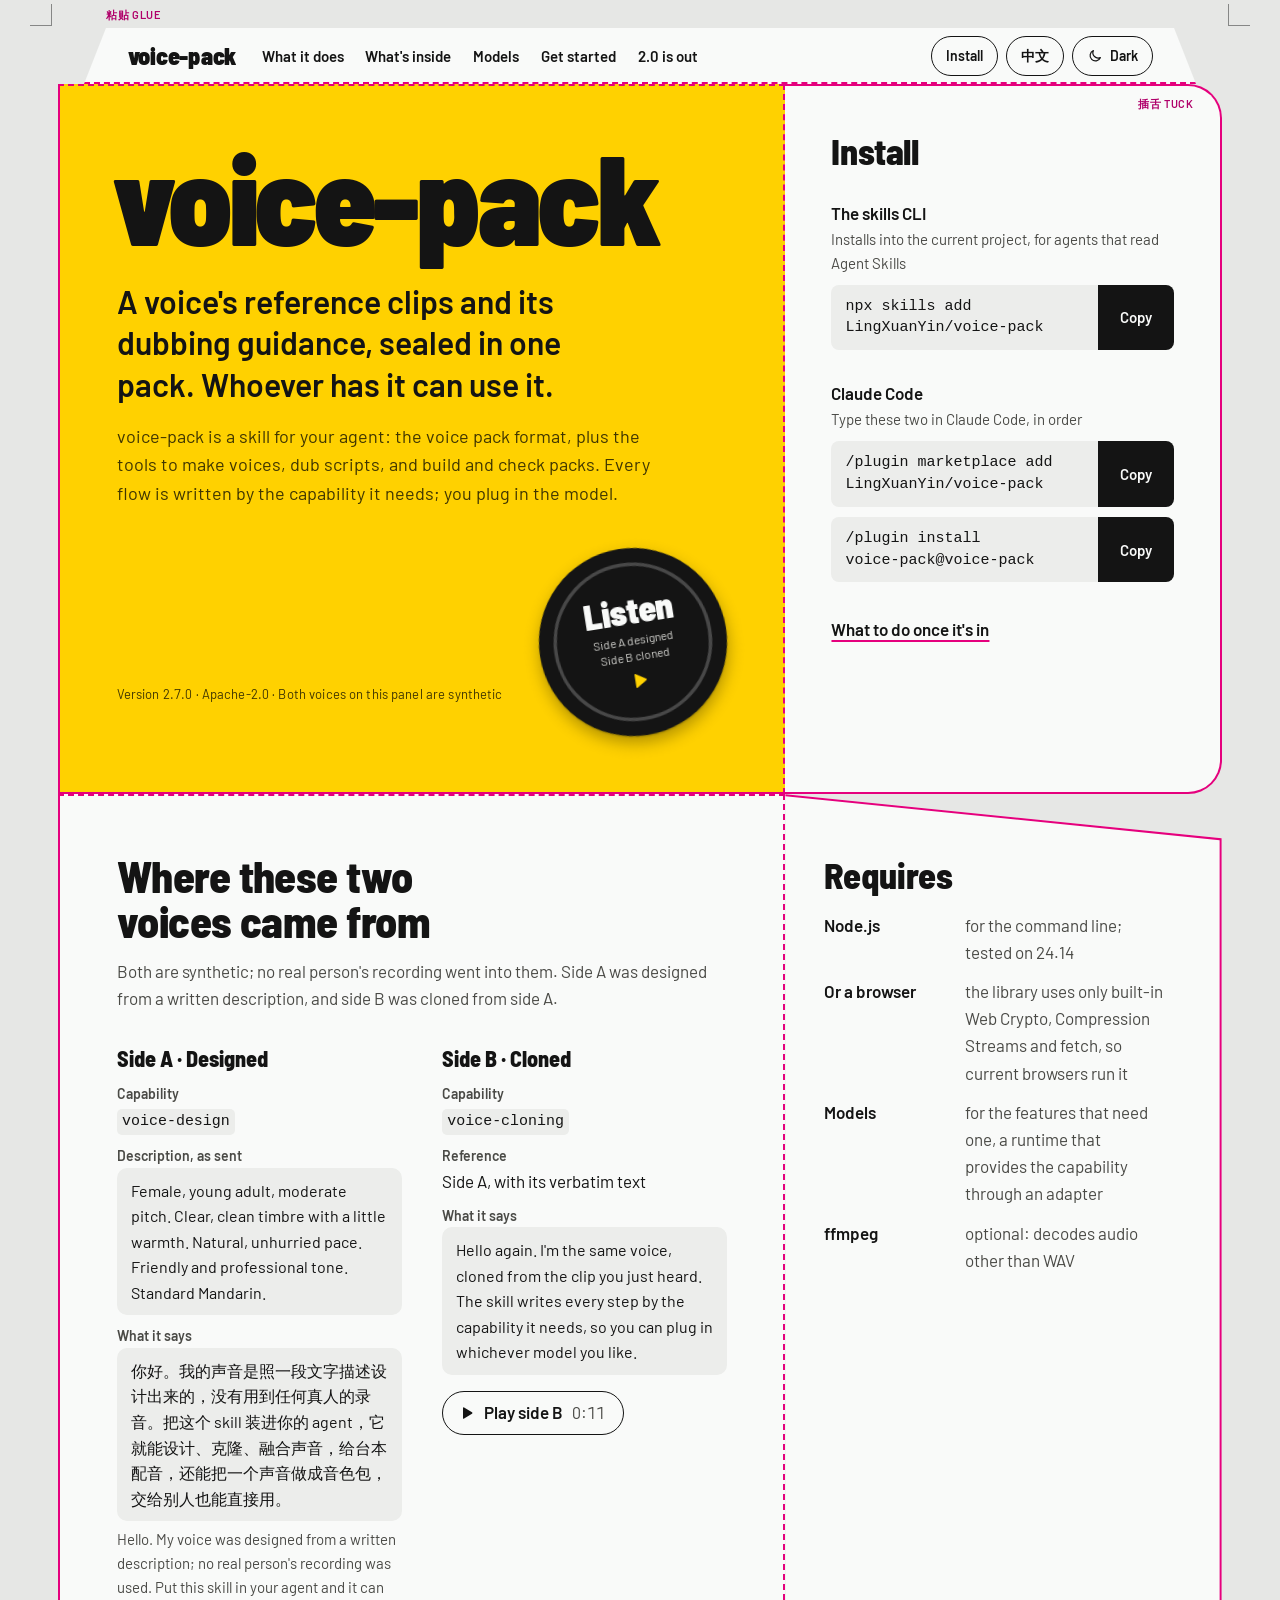
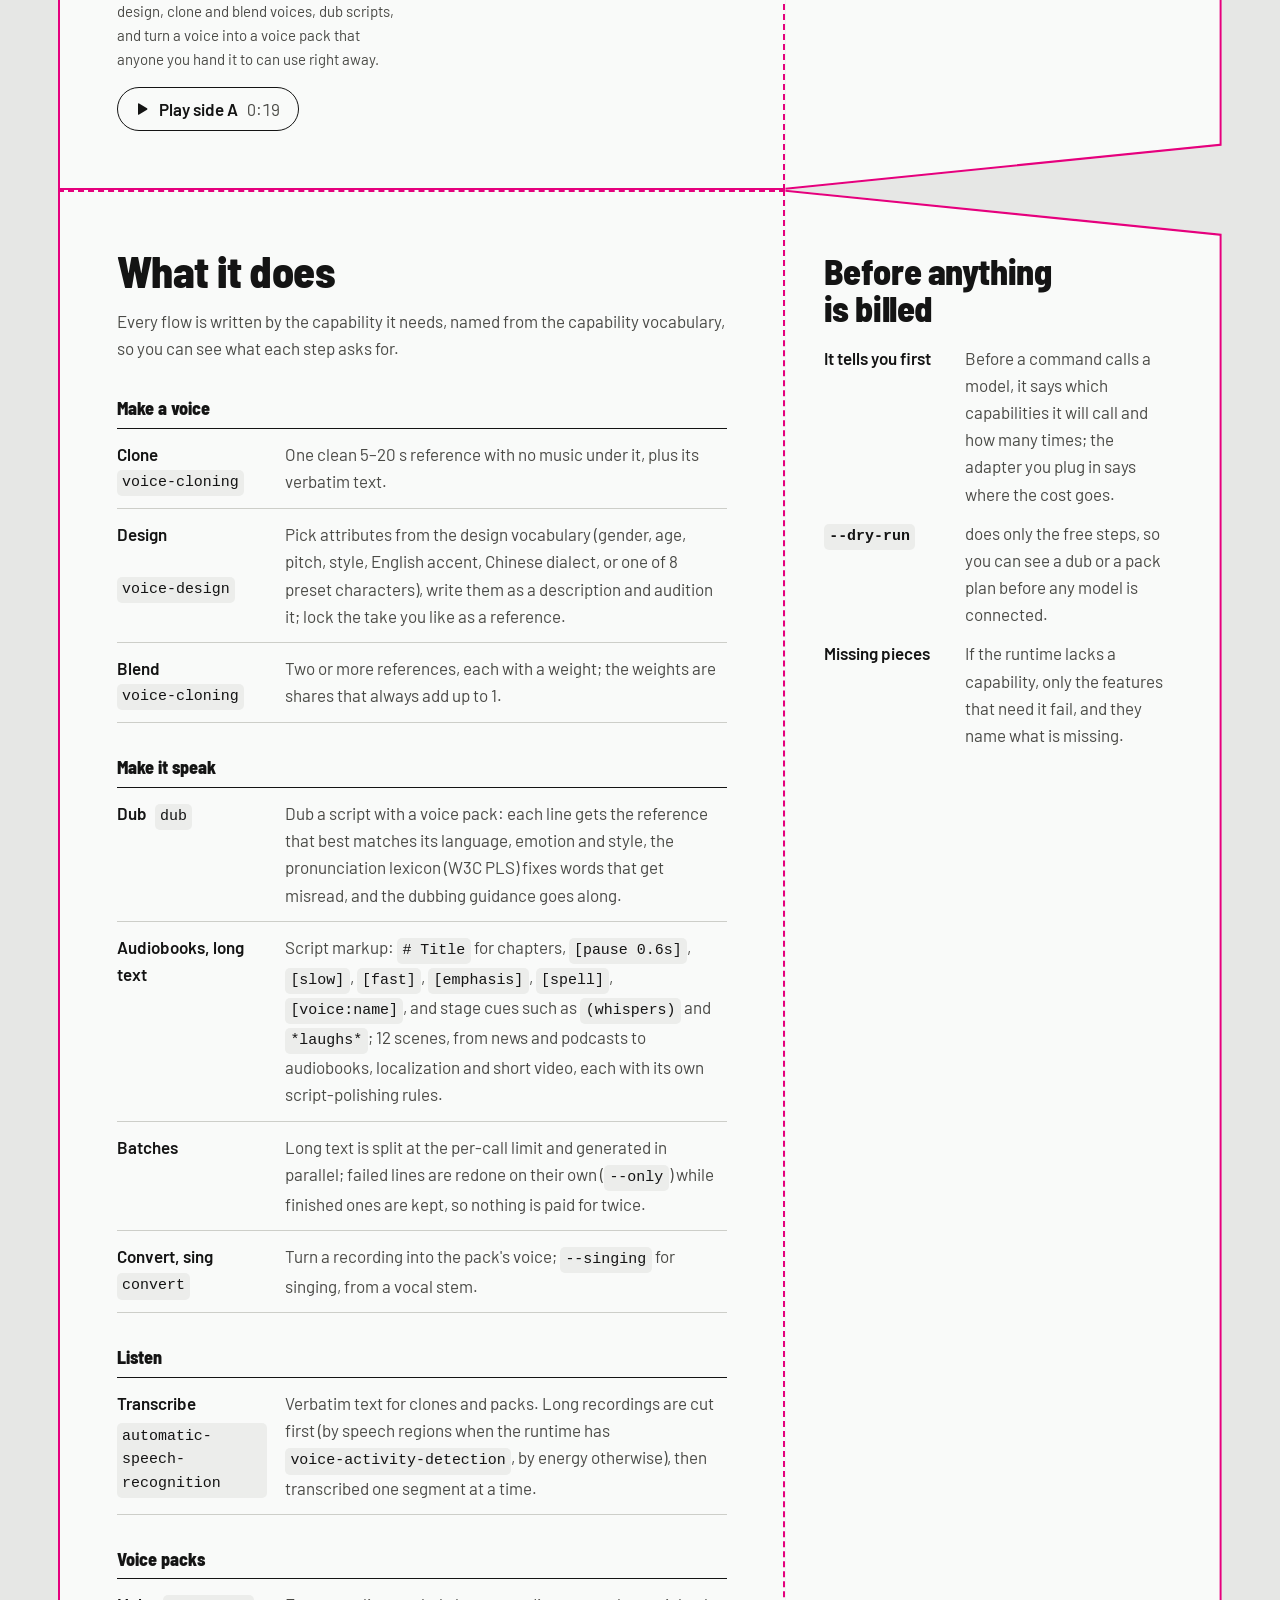
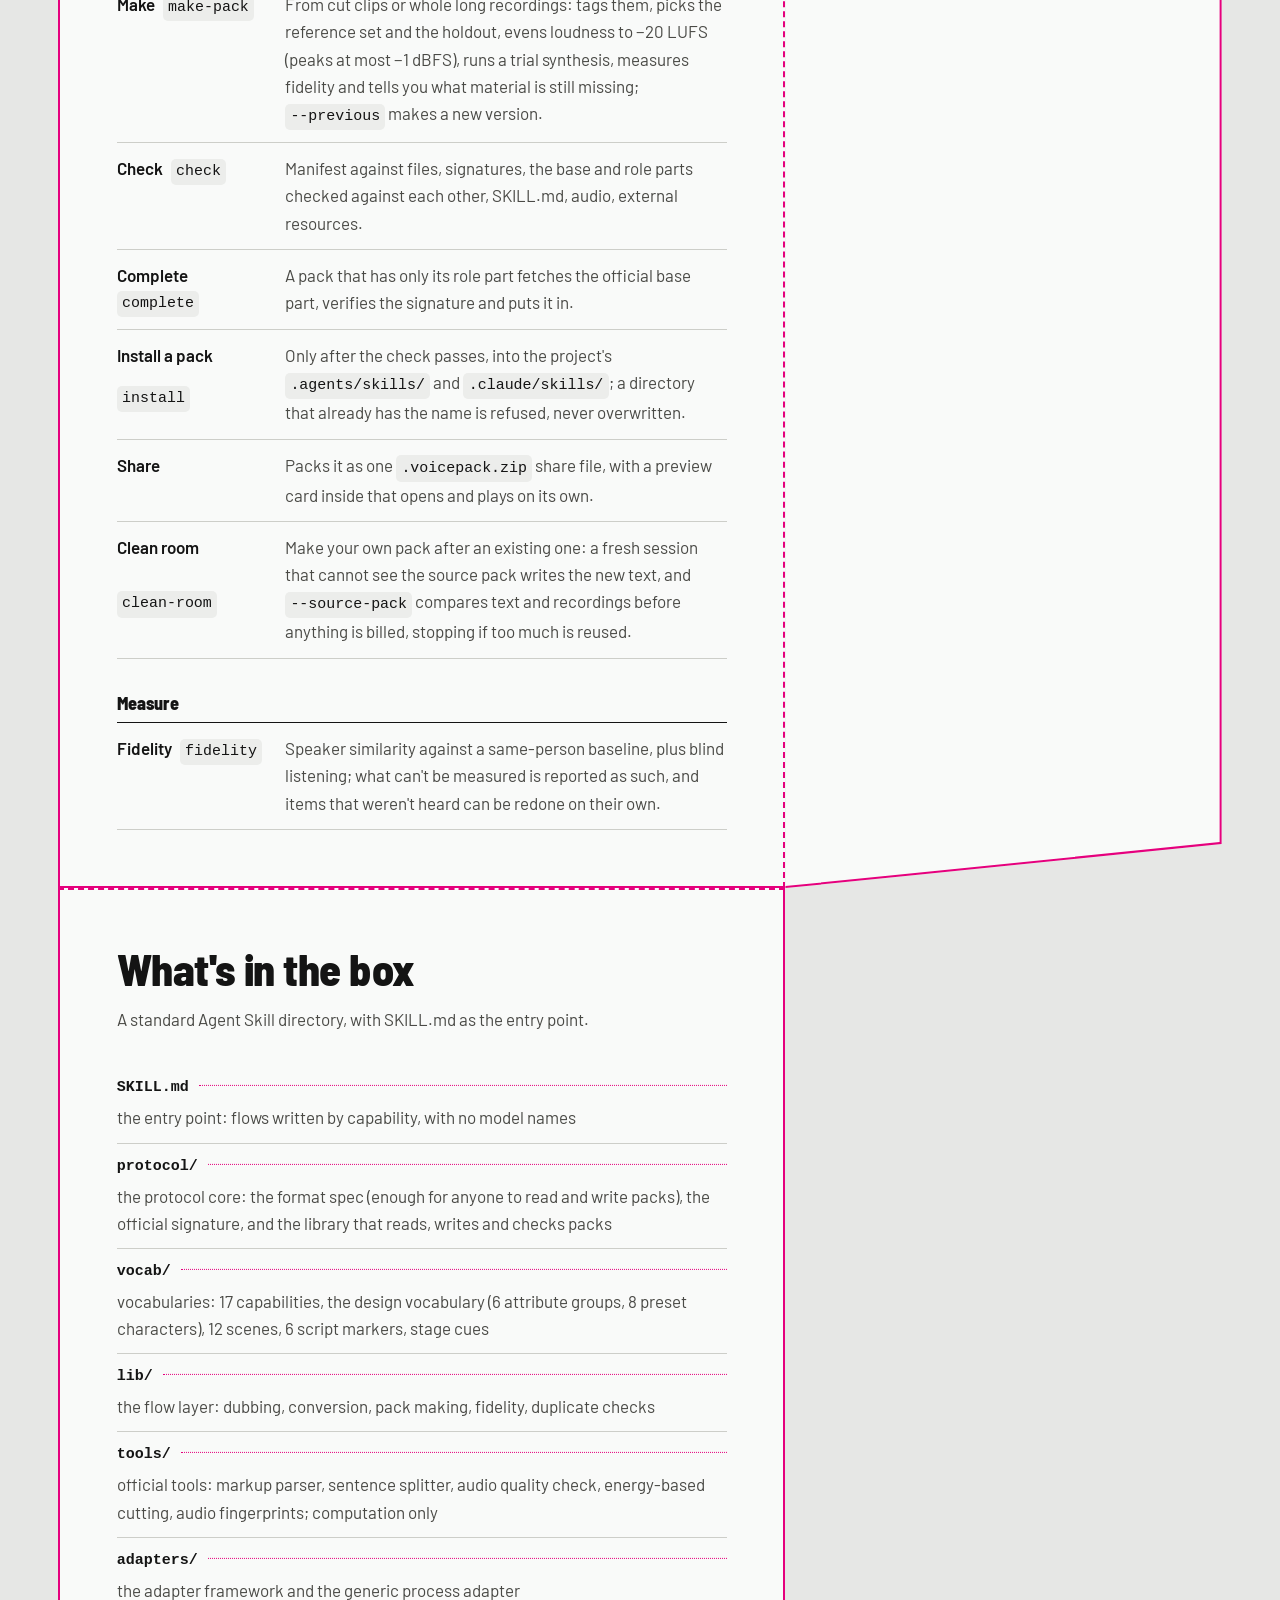
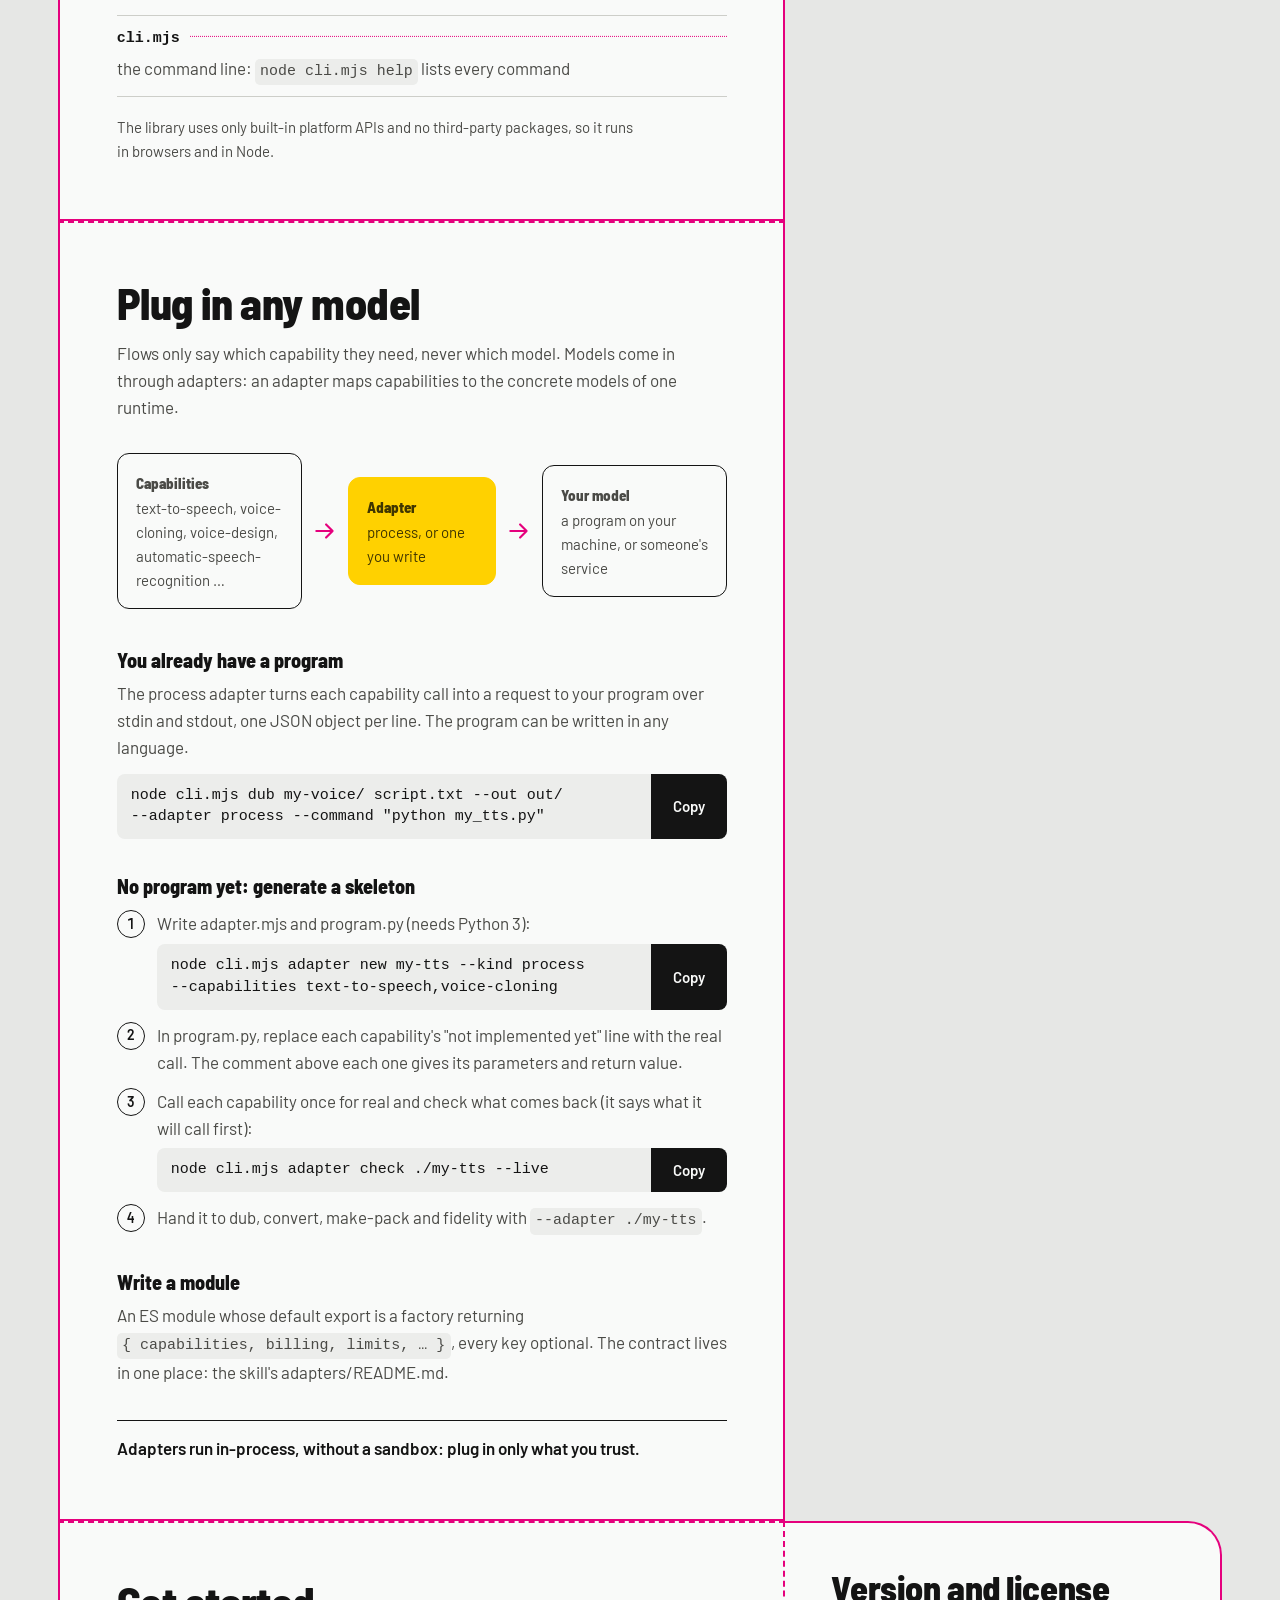
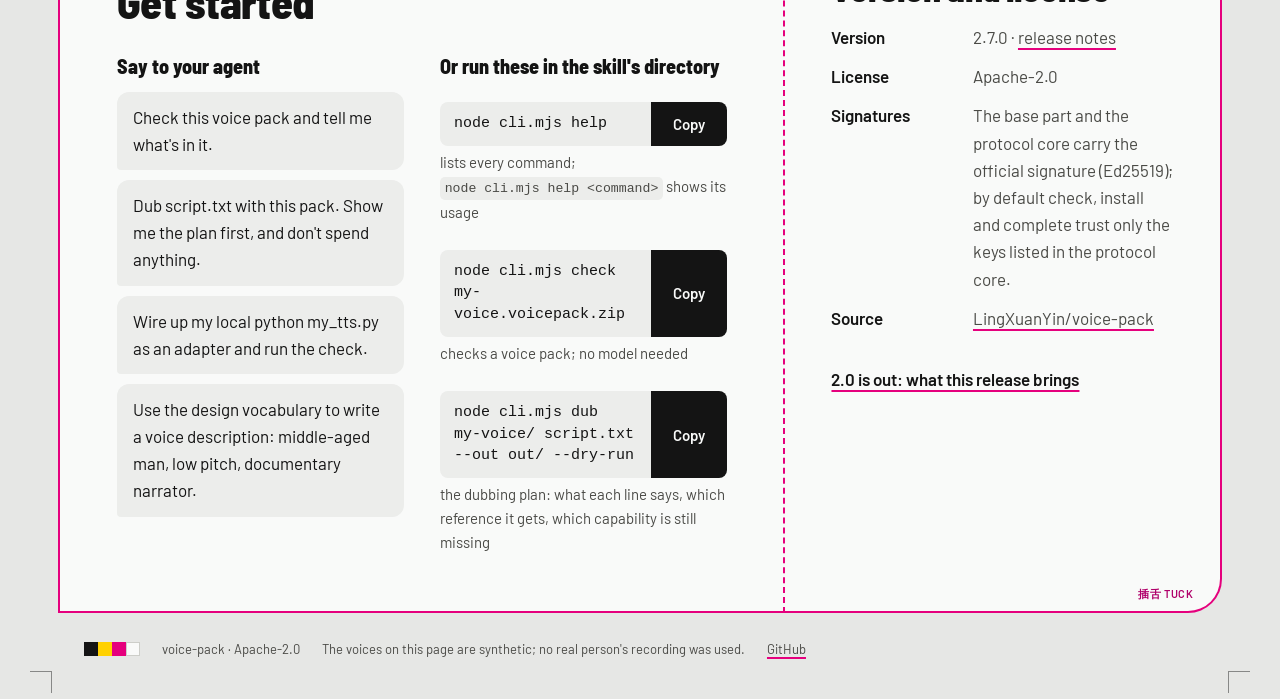
==== index.html @ e727750e "Pages and releases for voice-pack 2.7.0" ====
<!doctype html>
<html lang="zh-CN" data-ui="zh" data-title-zh="voice-pack：给 agent 用的音色包 skill" data-title-en="voice-pack: the voice pack skill for your agent">
<head>
<meta charset="utf-8">
<meta name="viewport" content="width=device-width, initial-scale=1">
<title>voice-pack：给 agent 用的音色包 skill</title>
<meta name="description" content="voice-pack 是给 agent 用的 skill：音色包的格式和工具。一个声音的参考集和配音指引装成一个包，谁拿到都能用。The voice pack skill for agents: a voice's references and dubbing guidance in one pack anyone can use.">
<meta name="theme-color" content="#E6E7E5">
<link rel="canonical" href="https://lingxuanyin.github.io/voice-pack/">
<link rel="icon" href="assets/icon.svg" type="image/svg+xml">
<meta property="og:type" content="website">
<meta property="og:site_name" content="voice-pack">
<meta property="og:title" content="voice-pack：给 agent 用的音色包 skill">
<meta property="og:description" content="一个声音的参考集和配音指引装成一个包，谁拿到都能用。流程按所需能力写，模型由你接。">
<meta property="og:url" content="https://lingxuanyin.github.io/voice-pack/">
<meta property="og:image" content="https://lingxuanyin.github.io/voice-pack/assets/share-2.0.png">
<meta property="og:image:width" content="1200">
<meta property="og:image:height" content="630">
<meta property="og:image:alt" content="voice-pack 2.0：音色包 skill 能单独装了">
<meta name="twitter:card" content="summary_large_image">
<meta name="twitter:image" content="https://lingxuanyin.github.io/voice-pack/assets/share-2.0.png">
<link rel="stylesheet" href="assets/site.css">
<script src="assets/boot.js"></script>
<script src="assets/site.js" defer></script>
</head>
<body>
<a class="skip" href="#main"><span data-l="zh">跳到正文</span><span data-l="en">Skip to content</span></a>
<div class="sheet">
  <span class="crop crop--tl" aria-hidden="true"></span><span class="crop crop--tr" aria-hidden="true"></span>

  <span class="die-label die-label--glue" aria-hidden="true">粘贴 GLUE</span>
  <header class="glue">
    <a class="wordmark" href="./">voice-pack</a>
    <nav class="nav" aria-label="页面" data-label-zh="页面" data-label-en="Page">
      <a href="#does"><span data-l="zh">能做什么</span><span data-l="en">What it does</span></a>
      <a href="#inside"><span data-l="zh">盒子里有什么</span><span data-l="en">What's inside</span></a>
      <a href="#models"><span data-l="zh">接模型</span><span data-l="en">Models</span></a>
      <a href="#start"><span data-l="zh">开始</span><span data-l="en">Get started</span></a>
      <a href="2.0/"><span data-l="zh">2.0 发布了</span><span data-l="en">2.0 is out</span></a>
    </nav>
    <div class="tools">
      <a class="pill pill--short" href="#install"><span data-l="zh">装上</span><span data-l="en">Install</span></a>
      <button class="pill" type="button" data-set-lang="en" data-l="zh" lang="en">English</button>
      <button class="pill" type="button" data-set-lang="zh" data-l="en" lang="zh-CN">中文</button>
      <button class="pill" type="button" data-theme-toggle aria-pressed="false">
        <svg viewBox="0 0 24 24" fill="none" stroke="currentColor" stroke-width="1.8" stroke-linecap="round" stroke-linejoin="round" aria-hidden="true" focusable="false"><path d="M20 14.5A8 8 0 0 1 9.5 4a8 8 0 1 0 10.5 10.5z"/></svg>
        <span data-l="zh">深色</span><span data-l="en">Dark</span>
      </button>
    </div>
  </header>

  <main id="main" class="box">

    <section class="face face--front face--flapped" id="front" aria-labelledby="name">
      <h1 class="name" id="name">voice-pack</h1>
      <p class="hook"><span data-l="zh">一个声音的参考集和配音指引，装成一个包。谁拿到，都能用。</span><span data-l="en">A voice's reference clips and its dubbing guidance, sealed in one pack. Whoever has it can use it.</span></p>
      <p class="sub"><span data-l="zh">voice-pack 是给 agent 用的 skill：音色包的格式，和造声音、配音、做包、验包的一整套工具。流程按所需能力写，模型由你接。</span><span data-l="en">voice-pack is a skill for your agent: the voice pack format, plus the tools to make voices, dub scripts, and build and check packs. Every flow is written by the capability it needs; you plug in the model.</span></p>
      <div class="front-foot">
        <div>
          <p class="print"><span data-l="zh">版本 2.7.0 · Apache-2.0 · 这一面的两段声音都是合成的</span><span data-l="en">Version 2.7.0 · Apache-2.0 · Both voices on this panel are synthetic</span></p>
          <p class="player-status" data-player-status aria-live="polite"></p>
        </div>
        <div class="sticker" data-sticker data-state="idle" data-side="a">
          <button type="button" class="sticker__button" aria-pressed="false" aria-label="播放这两段合成的声音：A 面设计出来的，B 面克隆的" data-label-zh="播放这两段合成的声音：A 面设计出来的，B 面克隆的" data-label-en="Play the two synthetic voices: side A designed, side B cloned">
            <span class="sticker__disc" aria-hidden="true">
              <span class="sticker__face sticker__face--a">
                <span class="sticker__title"><span data-l="zh">听一听</span><span data-l="en">Listen</span></span>
                <span class="sticker__note"><span data-l="zh">A 面 设计<br>B 面 克隆</span><span data-l="en">Side A designed<br>Side B cloned</span></span>
                <svg class="sticker__icon sticker__icon--play" viewBox="0 0 24 24" fill="currentColor"><path d="M8 5.5v13a1 1 0 0 0 1.5.86l10.5-6.5a1 1 0 0 0 0-1.72L9.5 4.64A1 1 0 0 0 8 5.5z"/></svg>
                <svg class="sticker__icon sticker__icon--pause" viewBox="0 0 24 24" fill="currentColor"><rect x="6" y="5" width="4.2" height="14" rx="1"/><rect x="13.8" y="5" width="4.2" height="14" rx="1"/></svg>
              </span>
              <span class="sticker__face sticker__face--b">
                <span class="sticker__title"><span data-l="zh">B 面</span><span data-l="en">Side B</span></span>
                <span class="sticker__note"><span data-l="zh">拿 A 面克隆的</span><span data-l="en">cloned from side A</span></span>
                <svg class="sticker__icon sticker__icon--play" viewBox="0 0 24 24" fill="currentColor"><path d="M8 5.5v13a1 1 0 0 0 1.5.86l10.5-6.5a1 1 0 0 0 0-1.72L9.5 4.64A1 1 0 0 0 8 5.5z"/></svg>
                <svg class="sticker__icon sticker__icon--pause" viewBox="0 0 24 24" fill="currentColor"><rect x="6" y="5" width="4.2" height="14" rx="1"/><rect x="13.8" y="5" width="4.2" height="14" rx="1"/></svg>
              </span>
            </span>
            <svg class="sticker__ring" viewBox="0 0 100 100" aria-hidden="true" focusable="false"><circle class="track" cx="50" cy="50" r="48" pathLength="100"/><circle class="done" cx="50" cy="50" r="48" pathLength="100"/></svg>
          </button>
        </div>
      </div>
    </section>

    <aside class="flap flap--tuck" id="install" aria-labelledby="install-title">
      <span class="die-label" aria-hidden="true">插舌 TUCK</span>
      <h2 id="install-title"><span data-l="zh">装上</span><span data-l="en">Install</span></h2>
      <div class="route">
        <p class="route__name"><span data-l="zh">skills 命令行</span><span data-l="en">The skills CLI</span></p>
        <p class="route__hint"><span data-l="zh">装进当前项目，给读 Agent Skill 的 agent 用</span><span data-l="en">Installs into the current project, for agents that read Agent Skills</span></p>
        <div class="cmd"><code id="cmd-skills">npx skills add <span class="w">LingXuanYin/voice-pack</span></code><button class="copy" type="button" data-copy="npx skills add LingXuanYin/voice-pack" aria-describedby="cmd-skills"><span class="copy__idle"><span data-l="zh">复制</span><span data-l="en">Copy</span></span><span class="copy__done"><span data-l="zh">已复制</span><span data-l="en">Copied</span></span><span class="copy__failed"><span data-l="zh">没复制上</span><span data-l="en">Not copied</span></span></button></div>
      </div>
      <div class="route">
        <p class="route__name">Claude Code</p>
        <p class="route__hint"><span data-l="zh">在 Claude Code 里依次输入这两条</span><span data-l="en">Type these two in Claude Code, in order</span></p>
        <div class="cmd"><code id="cmd-market"><span class="w">/plugin</span> marketplace add <span class="w">LingXuanYin/voice-pack</span></code><button class="copy" type="button" data-copy="/plugin marketplace add LingXuanYin/voice-pack" aria-describedby="cmd-market"><span class="copy__idle"><span data-l="zh">复制</span><span data-l="en">Copy</span></span><span class="copy__done"><span data-l="zh">已复制</span><span data-l="en">Copied</span></span><span class="copy__failed"><span data-l="zh">没复制上</span><span data-l="en">Not copied</span></span></button></div>
        <div class="cmd"><code id="cmd-plugin"><span class="w">/plugin</span> install <span class="w">voice-pack@voice-pack</span></code><button class="copy" type="button" data-copy="/plugin install voice-pack@voice-pack" aria-describedby="cmd-plugin"><span class="copy__idle"><span data-l="zh">复制</span><span data-l="en">Copy</span></span><span class="copy__done"><span data-l="zh">已复制</span><span data-l="en">Copied</span></span><span class="copy__failed"><span data-l="zh">没复制上</span><span data-l="en">Not copied</span></span></button></div>
      </div>
      <p class="after"><a href="#start"><span data-l="zh">装好以后怎么开始</span><span data-l="en">What to do once it's in</span></a></p>
    </aside>

    <section class="face face--flapped" id="voices" aria-labelledby="voices-title">
      <h2 id="voices-title"><span data-l="zh">这两段声音是怎么来的</span><span data-l="en">Where these two voices came from</span></h2>
      <p class="lede"><span data-l="zh">都是合成的，没有用到任何真人的录音。A 面照一段文字描述设计出来，B 面拿 A 面当参考克隆。</span><span data-l="en">Both are synthetic; no real person's recording went into them. Side A was designed from a written description, and side B was cloned from side A.</span></p>
      <div class="sides">
        <div class="side">
          <h3><span data-l="zh">A 面 · 设计</span><span data-l="en">Side A · Designed</span></h3>
          <dl>
            <div><dt><span data-l="zh">所需能力</span><span data-l="en">Capability</span></dt><dd><code>voice-design</code></dd></div>
            <div><dt><span data-l="zh">描述（原文）</span><span data-l="en">Description, as sent</span></dt><dd><blockquote lang="en">Female, young adult, moderate pitch. Clear, clean timbre with a little warmth. Natural, unhurried pace. Friendly and professional tone. Standard Mandarin.</blockquote></dd></div>
            <div><dt><span data-l="zh">念的是</span><span data-l="en">What it says</span></dt><dd><blockquote lang="zh-CN">你好。我的声音是照一段文字描述设计出来的，没有用到任何真人的录音。把这个 skill 装进你的 agent，它就能设计、克隆、融合声音，给台本配音，还能把一个声音做成音色包，交给别人也能直接用。</blockquote><p class="translation" data-l="en">Hello. My voice was designed from a written description; no real person's recording was used. Put this skill in your agent and it can design, clone and blend voices, dub scripts, and turn a voice into a voice pack that anyone you hand it to can use right away.</p></dd></div>
          </dl>
          <button class="play" type="button" data-play="a" aria-pressed="false">
            <svg class="play__icon play__icon--play" viewBox="0 0 24 24" fill="currentColor" aria-hidden="true" focusable="false"><path d="M8 5.5v13a1 1 0 0 0 1.5.86l10.5-6.5a1 1 0 0 0 0-1.72L9.5 4.64A1 1 0 0 0 8 5.5z"/></svg><svg class="play__icon play__icon--pause" viewBox="0 0 24 24" fill="currentColor" aria-hidden="true" focusable="false"><rect x="6" y="5" width="4.2" height="14" rx="1"/><rect x="13.8" y="5" width="4.2" height="14" rx="1"/></svg>
            <span><span data-l="zh">放 A 面</span><span data-l="en">Play side A</span></span> <span class="len">0:19</span>
          </button>
        </div>
        <div class="side">
          <h3><span data-l="zh">B 面 · 克隆</span><span data-l="en">Side B · Cloned</span></h3>
          <dl>
            <div><dt><span data-l="zh">所需能力</span><span data-l="en">Capability</span></dt><dd><code>voice-cloning</code></dd></div>
            <div><dt><span data-l="zh">参考</span><span data-l="en">Reference</span></dt><dd><span data-l="zh">A 面这一段，和它的逐字文本</span><span data-l="en">Side A, with its verbatim text</span></dd></div>
            <div><dt><span data-l="zh">念的是</span><span data-l="en">What it says</span></dt><dd><blockquote lang="en">Hello again. I'm the same voice, cloned from the clip you just heard. The skill writes every step by the capability it needs, so you can plug in whichever model you like.</blockquote><p class="translation" data-l="zh">又见面了。我还是这个声音，从你刚才听到的那段克隆出来。这个 skill 的每一步都按所需能力写，你想接哪个模型都行。</p></dd></div>
          </dl>
          <button class="play" type="button" data-play="b" aria-pressed="false">
            <svg class="play__icon play__icon--play" viewBox="0 0 24 24" fill="currentColor" aria-hidden="true" focusable="false"><path d="M8 5.5v13a1 1 0 0 0 1.5.86l10.5-6.5a1 1 0 0 0 0-1.72L9.5 4.64A1 1 0 0 0 8 5.5z"/></svg><svg class="play__icon play__icon--pause" viewBox="0 0 24 24" fill="currentColor" aria-hidden="true" focusable="false"><rect x="6" y="5" width="4.2" height="14" rx="1"/><rect x="13.8" y="5" width="4.2" height="14" rx="1"/></svg>
            <span><span data-l="zh">放 B 面</span><span data-l="en">Play side B</span></span> <span class="len">0:11</span>
          </button>
        </div>
      </div>
      <audio id="clip-a" preload="none" src="assets/audio/designed.mp3" data-seconds="19.48"></audio>
      <audio id="clip-b" preload="none" src="assets/audio/cloned.mp3" data-seconds="11.28"></audio>
    </section>

    <aside class="flap flap--dust" id="requires" aria-labelledby="requires-title">
      <div class="flap__body">
      <h2 id="requires-title"><span data-l="zh">需要</span><span data-l="en">Requires</span></h2>
      <dl class="facts">
        <div><dt>Node.js</dt><dd><span data-l="zh">命令行用；在 24.14 上测过</span><span data-l="en">for the command line; tested on 24.14</span></dd></div>
        <div><dt><span data-l="zh">或者浏览器</span><span data-l="en">Or a browser</span></dt><dd><span data-l="zh">库只用平台自带的 Web Crypto、Compression Streams 和 fetch，当前的浏览器都能跑</span><span data-l="en">the library uses only built-in Web Crypto, Compression Streams and fetch, so current browsers run it</span></dd></div>
        <div><dt><span data-l="zh">模型</span><span data-l="en">Models</span></dt><dd><span data-l="zh">要用模型的功能，运行环境经适配器提供对应的所需能力</span><span data-l="en">for the features that need one, a runtime that provides the capability through an adapter</span></dd></div>
        <div><dt>ffmpeg</dt><dd><span data-l="zh">可选：解码 WAV 以外的音频</span><span data-l="en">optional: decodes audio other than WAV</span></dd></div>
      </dl>
      </div>
    </aside>

    <section class="face face--flapped" id="does" aria-labelledby="does-title">
      <h2 id="does-title"><span data-l="zh">能做什么</span><span data-l="en">What it does</span></h2>
      <p class="lede"><span data-l="zh">流程都按所需能力写，名字取自能力词表：哪一步要什么能力，一眼看得出来。</span><span data-l="en">Every flow is written by the capability it needs, named from the capability vocabulary, so you can see what each step asks for.</span></p>
      <div class="groups">
        <div class="group">
          <h3><span data-l="zh">造声音</span><span data-l="en">Make a voice</span></h3>
          <dl>
            <div><dt><span data-l="zh">克隆</span><span data-l="en">Clone</span><code>voice-cloning</code></dt><dd><span data-l="zh">一段 5–20 秒、不带伴奏的干净参考，加它的逐字文本。</span><span data-l="en">One clean 5–20 s reference with no music under it, plus its verbatim text.</span></dd></div>
            <div><dt><span data-l="zh">设计</span><span data-l="en">Design</span><code>voice-design</code></dt><dd><span data-l="zh">从设计词表挑属性（性别、年龄、音高、风格、英语口音、中文方言，或者 8 个预设角色之一），写成一段描述，合成试听；满意的锁定成参考。</span><span data-l="en">Pick attributes from the design vocabulary (gender, age, pitch, style, English accent, Chinese dialect, or one of 8 preset characters), write them as a description and audition it; lock the take you like as a reference.</span></dd></div>
            <div><dt><span data-l="zh">融合</span><span data-l="en">Blend</span><code>voice-cloning</code></dt><dd><span data-l="zh">两段以上参考，各带权重；权重是加起来始终为 1 的份额。</span><span data-l="en">Two or more references, each with a weight; the weights are shares that always add up to 1.</span></dd></div>
          </dl>
        </div>
        <div class="group">
          <h3><span data-l="zh">让它说话</span><span data-l="en">Make it speak</span></h3>
          <dl>
            <div><dt><span data-l="zh">配音</span><span data-l="en">Dub</span><code>dub</code></dt><dd><span data-l="zh">用音色包给台本配音：每句挑语言、情绪、风格最对得上的那段参考，读音词表（W3C PLS）换掉容易读错的词，配音指引一起交给模型。</span><span data-l="en">Dub a script with a voice pack: each line gets the reference that best matches its language, emotion and style, the pronunciation lexicon (W3C PLS) fixes words that get misread, and the dubbing guidance goes along.</span></dd></div>
            <div><dt><span data-l="zh">有声书和长文</span><span data-l="en">Audiobooks, long text</span></dt><dd><span data-l="zh">台本标记：<code># 标题</code> 分章，<code>[pause 0.6s]</code> 停顿，<code>[slow]</code>、<code>[fast]</code>、<code>[emphasis]</code>、<code>[spell]</code>、<code>[voice:名字]</code>，舞台提示 <code>（耳语）</code>、<code>*笑*</code>；新闻、播客、有声书、本地化配音、短视频等 12 个场景，各有台本润色的规则。</span><span data-l="en">Script markup: <code># Title</code> for chapters, <code>[pause 0.6s]</code>, <code>[slow]</code>, <code>[fast]</code>, <code>[emphasis]</code>, <code>[spell]</code>, <code>[voice:name]</code>, and stage cues such as <code>(whispers)</code> and <code>*laughs*</code>; 12 scenes, from news and podcasts to audiobooks, localization and short video, each with its own script-polishing rules.</span></dd></div>
            <div><dt><span data-l="zh">批量</span><span data-l="en">Batches</span></dt><dd><span data-l="zh">长文本按单次的字数上限切开、并发生成；失败的句子单独重做（<code>--only</code>），做好的原样沿用，不重复付费。</span><span data-l="en">Long text is split at the per-call limit and generated in parallel; failed lines are redone on their own (<code>--only</code>) while finished ones are kept, so nothing is paid for twice.</span></dd></div>
            <div><dt><span data-l="zh">变声和唱歌</span><span data-l="en">Convert, sing</span><code>convert</code></dt><dd><span data-l="zh">把一段音频换成音色包的声音；<code>--singing</code> 是唱歌，输入是人声分轨。</span><span data-l="en">Turn a recording into the pack's voice; <code>--singing</code> for singing, from a vocal stem.</span></dd></div>
          </dl>
        </div>
        <div class="group">
          <h3><span data-l="zh">听</span><span data-l="en">Listen</span></h3>
          <dl>
            <div><dt><span data-l="zh">转写</span><span data-l="en">Transcribe</span><code>automatic-speech-recognition</code></dt><dd><span data-l="zh">给克隆和做包补逐字文本。长录音先切段（运行环境有 <code>voice-activity-detection</code> 就按说话区间切，没有就按能量切），再一段一段地转写。</span><span data-l="en">Verbatim text for clones and packs. Long recordings are cut first (by speech regions when the runtime has <code>voice-activity-detection</code>, by energy otherwise), then transcribed one segment at a time.</span></dd></div>
          </dl>
        </div>
        <div class="group">
          <h3><span data-l="zh">音色包</span><span data-l="en">Voice packs</span></h3>
          <dl>
            <div><dt><span data-l="zh">做包</span><span data-l="en">Make</span><code>make-pack</code></dt><dd><span data-l="zh">读切好的片段或整段长录音：打标签，挑参考集和留出录音，响度统一到 −20 LUFS（峰值不超过 −1 dBFS），试合成，量还原度，告诉你还缺什么素材；<code>--previous</code> 发新版本。</span><span data-l="en">From cut clips or whole long recordings: tags them, picks the reference set and the holdout, evens loudness to −20 LUFS (peaks at most −1 dBFS), runs a trial synthesis, measures fidelity and tells you what material is still missing; <code>--previous</code> makes a new version.</span></dd></div>
            <div><dt><span data-l="zh">检查</span><span data-l="en">Check</span><code>check</code></dt><dd><span data-l="zh">清单对得上文件，签名，基础部分和角色部分互相校验，SKILL.md、音频、外部资源。</span><span data-l="en">Manifest against files, signatures, the base and role parts checked against each other, SKILL.md, audio, external resources.</span></dd></div>
            <div><dt><span data-l="zh">补全</span><span data-l="en">Complete</span><code>complete</code></dt><dd><span data-l="zh">只有角色部分的包，取回官方的基础部分，验过签再放进包里。</span><span data-l="en">A pack that has only its role part fetches the official base part, verifies the signature and puts it in.</span></dd></div>
            <div><dt><span data-l="zh">放进环境</span><span data-l="en">Install a pack</span><code>install</code></dt><dd><span data-l="zh">检查通过才放进项目的 <code>.agents/skills/</code> 和 <code>.claude/skills/</code>；已有同名目录就拒绝，不覆盖。</span><span data-l="en">Only after the check passes, into the project's <code>.agents/skills/</code> and <code>.claude/skills/</code>; a directory that already has the name is refused, never overwritten.</span></dd></div>
            <div><dt><span data-l="zh">分享</span><span data-l="en">Share</span></dt><dd><span data-l="zh">打成一个 <code>.voicepack.zip</code> 分享文件，里面带一张自己就能打开、能试听的预览卡片。</span><span data-l="en">Packs it as one <code>.voicepack.zip</code> share file, with a preview card inside that opens and plays on its own.</span></dd></div>
            <div><dt><span data-l="zh">净室和查重</span><span data-l="en">Clean room</span><code>clean-room</code></dt><dd><span data-l="zh">照一个已有的包做你自己的：新包的文字交给看不到来源包的新会话写；<code>--source-pack</code> 在花钱之前比对文字和录音，重合太多就停下。</span><span data-l="en">Make your own pack after an existing one: a fresh session that cannot see the source pack writes the new text, and <code>--source-pack</code> compares text and recordings before anything is billed, stopping if too much is reused.</span></dd></div>
          </dl>
        </div>
        <div class="group">
          <h3><span data-l="zh">量</span><span data-l="en">Measure</span></h3>
          <dl>
            <div><dt><span data-l="zh">还原度</span><span data-l="en">Fidelity</span><code>fidelity</code></dt><dd><span data-l="zh">说话人相似度跟真人基线的比值，加盲听；量不了的写明量不了，没听成的可以只补做那几条。</span><span data-l="en">Speaker similarity against a same-person baseline, plus blind listening; what can't be measured is reported as such, and items that weren't heard can be redone on their own.</span></dd></div>
          </dl>
        </div>
      </div>
    </section>

    <aside class="flap flap--dust" id="spend" aria-labelledby="spend-title">
      <div class="flap__body">
      <h2 id="spend-title"><span data-l="zh">花钱之前</span><span data-l="en">Before anything is billed</span></h2>
      <dl class="facts">
        <div><dt><span data-l="zh">先说清楚</span><span data-l="en">It tells you first</span></dt><dd><span data-l="zh">要调模型的命令，开始之前说明要调哪几项能力、各几次；费用记在哪里，由你接的适配器说明。</span><span data-l="en">Before a command calls a model, it says which capabilities it will call and how many times; the adapter you plug in says where the cost goes.</span></dd></div>
        <div><dt><code>--dry-run</code></dt><dd><span data-l="zh">只做不花钱的几步：不接模型，也能先看配音和做包的规划。</span><span data-l="en">does only the free steps, so you can see a dub or a pack plan before any model is connected.</span></dd></div>
        <div><dt><span data-l="zh">缺能力</span><span data-l="en">Missing pieces</span></dt><dd><span data-l="zh">运行环境缺某项能力，只有用到它的功能报错，并点名缺的是哪一项。</span><span data-l="en">If the runtime lacks a capability, only the features that need it fail, and they name what is missing.</span></dd></div>
      </dl>
      </div>
    </aside>

    <section class="face" id="inside" aria-labelledby="inside-title">
      <h2 id="inside-title"><span data-l="zh">盒子里有什么</span><span data-l="en">What's in the box</span></h2>
      <p class="lede"><span data-l="zh">一个标准的 Agent Skill 目录，入口是 SKILL.md。</span><span data-l="en">A standard Agent Skill directory, with SKILL.md as the entry point.</span></p>
      <ul class="contents">
        <li><span class="entry">SKILL.md</span><span class="leader" aria-hidden="true"></span><span class="what"><span data-l="zh">入口：流程按所需能力写，不点名模型</span><span data-l="en">the entry point: flows written by capability, with no model names</span></span></li>
        <li><span class="entry">protocol/</span><span class="leader" aria-hidden="true"></span><span class="what"><span data-l="zh">协议核心：格式说明（第三方照着就能读写音色包）、官方签名、读写和检查包的程序</span><span data-l="en">the protocol core: the format spec (enough for anyone to read and write packs), the official signature, and the library that reads, writes and checks packs</span></span></li>
        <li><span class="entry">vocab/</span><span class="leader" aria-hidden="true"></span><span class="what"><span data-l="zh">词表：17 项所需能力，设计词表（6 类属性、8 个预设角色），12 个场景，6 种台本标记，舞台提示</span><span data-l="en">vocabularies: 17 capabilities, the design vocabulary (6 attribute groups, 8 preset characters), 12 scenes, 6 script markers, stage cues</span></span></li>
        <li><span class="entry">lib/</span><span class="leader" aria-hidden="true"></span><span class="what"><span data-l="zh">流程层：配音、变声、做包、量还原度、查重</span><span data-l="en">the flow layer: dubbing, conversion, pack making, fidelity, duplicate checks</span></span></li>
        <li><span class="entry">tools/</span><span class="leader" aria-hidden="true"></span><span class="what"><span data-l="zh">官方小工具：台本标记解析、分句、音质检查、按能量切段、音频指纹，只做计算</span><span data-l="en">official tools: markup parser, sentence splitter, audio quality check, energy-based cutting, audio fingerprints; computation only</span></span></li>
        <li><span class="entry">adapters/</span><span class="leader" aria-hidden="true"></span><span class="what"><span data-l="zh">适配器框架，和通用的 process 适配器</span><span data-l="en">the adapter framework and the generic process adapter</span></span></li>
        <li><span class="entry">cli.mjs</span><span class="leader" aria-hidden="true"></span><span class="what"><span data-l="zh">命令行：<code>node cli.mjs help</code> 列出所有命令</span><span data-l="en">the command line: <code>node cli.mjs help</code> lists every command</span></span></li>
      </ul>
      <p class="small"><span data-l="zh">库只用平台自带的 API，不依赖任何第三方库，浏览器和 Node 里都能跑。</span><span data-l="en">The library uses only built-in platform APIs and no third-party packages, so it runs in browsers and in Node.</span></p>
    </section>

    <section class="face" id="models" aria-labelledby="models-title">
      <h2 id="models-title"><span data-l="zh">接任何模型</span><span data-l="en">Plug in any model</span></h2>
      <p class="lede"><span data-l="zh">流程只说要什么能力，不点名模型。模型从适配器接进来：一个适配器把所需能力对到一个运行环境里的具体模型。</span><span data-l="en">Flows only say which capability they need, never which model. Models come in through adapters: an adapter maps capabilities to the concrete models of one runtime.</span></p>
      <div class="chain">
        <div class="chain__stop"><b><span data-l="zh">所需能力</span><span data-l="en">Capabilities</span></b><span>text-to-speech, voice-cloning, voice-design, automatic-speech-recognition …</span></div>
        <svg class="chain__arrow" viewBox="0 0 24 24" fill="none" stroke="currentColor" stroke-width="2" stroke-linecap="round" stroke-linejoin="round" aria-hidden="true" focusable="false"><path d="M4 12h15M13 6l6 6-6 6"/></svg>
        <div class="chain__stop chain__stop--adapter"><b><span data-l="zh">适配器</span><span data-l="en">Adapter</span></b><span><span data-l="zh">process，或者你自己写的</span><span data-l="en">process, or one you write</span></span></div>
        <svg class="chain__arrow" viewBox="0 0 24 24" fill="none" stroke="currentColor" stroke-width="2" stroke-linecap="round" stroke-linejoin="round" aria-hidden="true" focusable="false"><path d="M4 12h15M13 6l6 6-6 6"/></svg>
        <div class="chain__stop"><b><span data-l="zh">你的模型</span><span data-l="en">Your model</span></b><span><span data-l="zh">本机的程序，或者别家的服务</span><span data-l="en">a program on your machine, or someone's service</span></span></div>
      </div>
      <div class="ways">
        <div class="way">
          <h3><span data-l="zh">已经有一个程序</span><span data-l="en">You already have a program</span></h3>
          <p><span data-l="zh">process 适配器把每次能力调用变成对你程序的一次请求：经标准输入输出，一行一个 JSON。程序可以是任何语言写的。</span><span data-l="en">The process adapter turns each capability call into a request to your program over stdin and stdout, one JSON object per line. The program can be written in any language.</span></p>
          <div class="cmd"><code id="cmd-process">node <span class="w">cli.mjs</span> dub <span class="w">my-voice/</span> <span class="w">script.txt</span> <span class="w">--out</span> <span class="w">out/</span> <span class="w">--adapter</span> process <span class="w">--command</span> <span class="w">"python my_tts.py"</span></code><button class="copy" type="button" data-copy='node cli.mjs dub my-voice/ script.txt --out out/ --adapter process --command "python my_tts.py"' aria-describedby="cmd-process"><span class="copy__idle"><span data-l="zh">复制</span><span data-l="en">Copy</span></span><span class="copy__done"><span data-l="zh">已复制</span><span data-l="en">Copied</span></span><span class="copy__failed"><span data-l="zh">没复制上</span><span data-l="en">Not copied</span></span></button></div>
        </div>
        <div class="way">
          <h3><span data-l="zh">还没有程序：生成一个骨架</span><span data-l="en">No program yet: generate a skeleton</span></h3>
          <ol class="steps">
            <li><p><span data-l="zh">生成 adapter.mjs 和 program.py（要本机有 Python 3）：</span><span data-l="en">Write adapter.mjs and program.py (needs Python 3):</span></p><div class="cmd"><code id="cmd-new">node <span class="w">cli.mjs</span> adapter new <span class="w">my-tts</span> <span class="w">--kind</span> process <span class="w">--capabilities</span> <span class="w">text-to-speech,voice-cloning</span></code><button class="copy" type="button" data-copy="node cli.mjs adapter new my-tts --kind process --capabilities text-to-speech,voice-cloning" aria-describedby="cmd-new"><span class="copy__idle"><span data-l="zh">复制</span><span data-l="en">Copy</span></span><span class="copy__done"><span data-l="zh">已复制</span><span data-l="en">Copied</span></span><span class="copy__failed"><span data-l="zh">没复制上</span><span data-l="en">Not copied</span></span></button></div></li>
            <li><p><span data-l="zh">把 program.py 里每项能力「还没有实现」的那一行，换成真的调用。每项能力上面的注释写着参数和返回值。</span><span data-l="en">In program.py, replace each capability's "not implemented yet" line with the real call. The comment above each one gives its parameters and return value.</span></p></li>
            <li><p><span data-l="zh">每项能力真调一次，核对返回（调之前会说明调哪几项）：</span><span data-l="en">Call each capability once for real and check what comes back (it says what it will call first):</span></p><div class="cmd"><code id="cmd-check">node <span class="w">cli.mjs</span> adapter check <span class="w">./my-tts</span> <span class="w">--live</span></code><button class="copy" type="button" data-copy="node cli.mjs adapter check ./my-tts --live" aria-describedby="cmd-check"><span class="copy__idle"><span data-l="zh">复制</span><span data-l="en">Copy</span></span><span class="copy__done"><span data-l="zh">已复制</span><span data-l="en">Copied</span></span><span class="copy__failed"><span data-l="zh">没复制上</span><span data-l="en">Not copied</span></span></button></div></li>
            <li><p><span data-l="zh">用 <code>--adapter ./my-tts</code> 交给 dub、convert、make-pack、fidelity。</span><span data-l="en">Hand it to dub, convert, make-pack and fidelity with <code>--adapter ./my-tts</code>.</span></p></li>
          </ol>
        </div>
        <div class="way">
          <h3><span data-l="zh">写一个模块</span><span data-l="en">Write a module</span></h3>
          <p><span data-l="zh">一个 ES 模块，默认导出一个工厂，返回 <code>{ capabilities, billing, limits, … }</code>，每一项都可选。约定只写在 skill 的 adapters/README.md 里。</span><span data-l="en">An ES module whose default export is a factory returning <code>{ capabilities, billing, limits, … }</code>, every key optional. The contract lives in one place: the skill's adapters/README.md.</span></p>
        </div>
      </div>
      <p class="trust"><span data-l="zh">适配器在本进程里直接运行，不隔离：只接你信得过的。</span><span data-l="en">Adapters run in-process, without a sandbox: plug in only what you trust.</span></p>
    </section>

    <section class="face face--flapped" id="start" aria-labelledby="start-title">
      <h2 id="start-title"><span data-l="zh">开始</span><span data-l="en">Get started</span></h2>
      <div class="start-cols">
        <div>
          <h3><span data-l="zh">对你的 agent 说</span><span data-l="en">Say to your agent</span></h3>
          <ul class="say">
            <li><span data-l="zh">看看这个音色包里有什么，检查一下签名。</span><span data-l="en">Check this voice pack and tell me what's in it.</span></li>
            <li><span data-l="zh">用这个音色包给 script.txt 配音，先给我看规划，别花钱。</span><span data-l="en">Dub script.txt with this pack. Show me the plan first, and don't spend anything.</span></li>
            <li><span data-l="zh">帮我把本机的 python my_tts.py 接成适配器，跑一遍检查。</span><span data-l="en">Wire up my local python my_tts.py as an adapter and run the check.</span></li>
            <li><span data-l="zh">照设计词表写一段声音描述：中年男声，低沉，纪录片旁白。</span><span data-l="en">Use the design vocabulary to write a voice description: middle-aged man, low pitch, documentary narrator.</span></li>
          </ul>
        </div>
        <div>
          <h3><span data-l="zh">或者在 skill 的目录里跑</span><span data-l="en">Or run these in the skill's directory</span></h3>
          <ul class="runs">
            <li><div class="cmd"><code id="cmd-help">node <span class="w">cli.mjs</span> help</code><button class="copy" type="button" data-copy="node cli.mjs help" aria-describedby="cmd-help"><span class="copy__idle"><span data-l="zh">复制</span><span data-l="en">Copy</span></span><span class="copy__done"><span data-l="zh">已复制</span><span data-l="en">Copied</span></span><span class="copy__failed"><span data-l="zh">没复制上</span><span data-l="en">Not copied</span></span></button></div><p><span data-l="zh">列出所有命令；<code>node cli.mjs help &lt;命令&gt;</code> 看用法</span><span data-l="en">lists every command; <code>node cli.mjs help &lt;command&gt;</code> shows its usage</span></p></li>
            <li><div class="cmd"><code id="cmd-checkpack">node <span class="w">cli.mjs</span> check <span class="w">my-voice.voicepack.zip</span></code><button class="copy" type="button" data-copy="node cli.mjs check my-voice.voicepack.zip" aria-describedby="cmd-checkpack"><span class="copy__idle"><span data-l="zh">复制</span><span data-l="en">Copy</span></span><span class="copy__done"><span data-l="zh">已复制</span><span data-l="en">Copied</span></span><span class="copy__failed"><span data-l="zh">没复制上</span><span data-l="en">Not copied</span></span></button></div><p><span data-l="zh">检查一个音色包，不用接模型</span><span data-l="en">checks a voice pack; no model needed</span></p></li>
            <li><div class="cmd"><code id="cmd-dry">node <span class="w">cli.mjs</span> dub <span class="w">my-voice/</span> <span class="w">script.txt</span> <span class="w">--out</span> <span class="w">out/</span> <span class="w">--dry-run</span></code><button class="copy" type="button" data-copy="node cli.mjs dub my-voice/ script.txt --out out/ --dry-run" aria-describedby="cmd-dry"><span class="copy__idle"><span data-l="zh">复制</span><span data-l="en">Copy</span></span><span class="copy__done"><span data-l="zh">已复制</span><span data-l="en">Copied</span></span><span class="copy__failed"><span data-l="zh">没复制上</span><span data-l="en">Not copied</span></span></button></div><p><span data-l="zh">配音的规划：每句说什么、挑哪段参考、还缺什么能力</span><span data-l="en">the dubbing plan: what each line says, which reference it gets, which capability is still missing</span></p></li>
          </ul>
        </div>
      </div>
    </section>

    <aside class="flap flap--tuck" id="facts" aria-labelledby="facts-title">
      <span class="die-label die-label--foot" aria-hidden="true">插舌 TUCK</span>
      <h2 id="facts-title"><span data-l="zh">版本和许可</span><span data-l="en">Version and license</span></h2>
      <dl class="facts">
        <div><dt><span data-l="zh">版本</span><span data-l="en">Version</span></dt><dd>2.7.0 · <a href="https://github.com/LingXuanYin/voice-pack/blob/main/skills/voice-pack/CHANGELOG.md"><span data-l="zh">发布说明</span><span data-l="en">release notes</span></a></dd></div>
        <div><dt><span data-l="zh">许可</span><span data-l="en">License</span></dt><dd>Apache-2.0</dd></div>
        <div><dt><span data-l="zh">签名</span><span data-l="en">Signatures</span></dt><dd><span data-l="zh">基础部分和协议核心带官方签名（Ed25519）；check、install、complete 默认只认协议核心里列出的公钥。</span><span data-l="en">The base part and the protocol core carry the official signature (Ed25519); by default check, install and complete trust only the keys listed in the protocol core.</span></dd></div>
        <div><dt><span data-l="zh">源码</span><span data-l="en">Source</span></dt><dd><a href="https://github.com/LingXuanYin/voice-pack">LingXuanYin/voice-pack</a></dd></div>
      </dl>
      <p class="after"><a href="2.0/"><span data-l="zh">2.0 发布了：这一版带来什么</span><span data-l="en">2.0 is out: what this release brings</span></a></p>
    </aside>

  </main>

  <footer class="foot">
    <span class="bars" aria-hidden="true"><i></i><i></i><i></i><i></i></span>
    <span>voice-pack · Apache-2.0</span>
    <span><span data-l="zh">页面上的声音都是合成的，没有用到真人的录音。</span><span data-l="en">The voices on this page are synthetic; no real person's recording was used.</span></span>
    <a href="https://github.com/LingXuanYin/voice-pack">GitHub</a>
  </footer>
  <span class="crop crop--bl" aria-hidden="true"></span><span class="crop crop--br" aria-hidden="true"></span>
</div>
<p id="announce" class="visually-hidden" aria-live="polite"></p>
</body>
</html>
---- assets/site.css ----
/* 两个页面共用的样式。页面是这只音色包盒子摊平的样子（刀版）：
   印着黄色专色的正面、镂切的插舌、折线（虚线）和切线（实线）用刀版的洋红色，唯一凸起来的是那张圆形的试听贴纸。 */

@font-face { font-family: 'Barlow'; src: url('fonts/barlow-latin-400-normal.woff2') format('woff2'); font-weight: 400; font-style: normal; font-display: swap; }
@font-face { font-family: 'Barlow'; src: url('fonts/barlow-latin-600-normal.woff2') format('woff2'); font-weight: 600; font-style: normal; font-display: swap; }
@font-face { font-family: 'Barlow Semi Condensed'; src: url('fonts/barlow-semi-condensed-latin-800-normal.woff2') format('woff2'); font-weight: 800; font-style: normal; font-display: swap; }
@font-face { font-family: 'Barlow Semi Condensed'; src: url('fonts/barlow-semi-condensed-latin-900-normal.woff2') format('woff2'); font-weight: 900; font-style: normal; font-display: swap; }
/* 大字里的中文：Noto Sans SC 只含页面大字用到的那些字（fonts/subset-cjk.mjs 生成）；子集里没有的字照旧落到系统字体 */
@font-face { font-family: 'voice-pack CJK'; src: url('fonts/noto-sans-sc-display-700.woff2') format('woff2'); font-weight: 500 800; font-style: normal; font-display: swap; }
@font-face { font-family: 'voice-pack CJK'; src: url('fonts/noto-sans-sc-display-900.woff2') format('woff2'); font-weight: 900; font-style: normal; font-display: swap; }

/* ---------------------------------------------------------------- 令牌 */
:root {
  --cjk: 'PingFang SC', 'Hiragino Sans GB', 'Microsoft YaHei', 'Noto Sans CJK SC', 'Source Han Sans SC', sans-serif;
  --font-sans: 'Barlow', var(--cjk);
  --font-display: 'Barlow Semi Condensed', 'Barlow', 'voice-pack CJK', var(--cjk);
  --font-hook: 'Barlow', 'voice-pack CJK', var(--cjk);
  --font-mono: ui-monospace, 'SFMono-Regular', 'Cascadia Mono', Consolas, 'Liberation Mono', Menlo, monospace;

  --table: #E6E7E5;       /* 摊着刀版的桌面 */
  --board: #F9FAF9;       /* 白卡纸 */
  --well: #ECEDEB;        /* 印在卡纸上的命令底 */
  --ink: #141414;
  --ink-2: #4A4A46;
  --rule: #CDCEC9;
  --spot: #FFD100;        /* 专色黄：正面、信笺头、剪下来的那条 */
  --on-spot: #141414;
  --on-spot-2: #403600;   /* 黄底上的次要字：从黄色里取，不用灰 */
  --die: #E5007D;         /* 刀版线 */
  --die-text: #B0006A;    /* 刀版上的小字 */
  --key: #141414;
  --on-key: #F9FAF9;
  --focus: #141414;
  --sticker: #141414;
  --on-sticker: #F9FAF9;
  --on-sticker-2: #D2D2CE;
  --ring: #FF4FA3;

  --line: 2px;
  --r-flap: 34px;
  --r-key: 8px;
  --gap: clamp(20px, 3.2vw, 40px);
  --pad: clamp(22px, 4.4vw, 60px);
  color-scheme: light;
}

@media (prefers-color-scheme: dark) {
  :root:not([data-theme="light"]) {
    --table: #0E0F10; --board: #18191B; --well: #232427; --ink: #F1F1EE; --ink-2: #B9B9B4; --rule: #3B3C3F;
    --spot: #F5C800; --on-spot: #141414; --on-spot-2: #3A3100;
    --die: #FF4FA3; --die-text: #FF8AC1; --key: #F1F1EE; --on-key: #141414; --focus: #F1F1EE;
    --sticker: #0B0B0C; --on-sticker: #F1F1EE; --on-sticker-2: #C9C9C4; --ring: #FF4FA3;
    color-scheme: dark;
  }
}
:root[data-theme="dark"] {
  --table: #0E0F10; --board: #18191B; --well: #232427; --ink: #F1F1EE; --ink-2: #B9B9B4; --rule: #3B3C3F;
  --spot: #F5C800; --on-spot: #141414; --on-spot-2: #3A3100;
  --die: #FF4FA3; --die-text: #FF8AC1; --key: #F1F1EE; --on-key: #141414; --focus: #F1F1EE;
  --sticker: #0B0B0C; --on-sticker: #F1F1EE; --on-sticker-2: #C9C9C4; --ring: #FF4FA3;
  color-scheme: dark;
}

/* 界面语言：每段字中英文各一份（data-l），只显示当前这一种 */
html[data-ui="zh"] [data-l="en"], html[data-ui="en"] [data-l="zh"] { display: none !important; }

/* ---------------------------------------------------------------- 基础 */
*, *::before, *::after { box-sizing: border-box; }
html { background: var(--table); color: var(--ink); -webkit-text-size-adjust: 100%; text-size-adjust: 100%; scrollbar-color: var(--ink-2) var(--table); scroll-padding: 24px 0; }
body { margin: 0; font-family: var(--font-sans); font-size: 1.0625rem; line-height: 1.6; font-kerning: normal; }
html[data-ui="zh"] body { line-height: 1.75; }
h1, h2, h3, p, ul, ol, dl, dd, figure, blockquote { margin: 0; }
ul, ol { padding: 0; }
img, svg { display: block; }
button { font: inherit; color: inherit; }
::selection { background: var(--spot); color: var(--on-spot); }
a { color: inherit; text-decoration-line: underline; text-decoration-thickness: 1.5px; text-underline-offset: 0.22em; text-decoration-color: var(--die); }
a:hover { text-decoration-thickness: 2.5px; }
:focus-visible { outline: 3px solid var(--focus); outline-offset: 3px; border-radius: 4px; }
code, kbd { font-family: var(--font-mono); font-size: 0.88em; }
/* 行内的命令、能力名一块一块地放：放得下就整块不断开；比一行还长才在里面断（窄屏上不把段落撑出面板） */
:not(pre) > code { display: inline-block; max-width: 100%; background: var(--well); padding: 0.08em 0.36em; border-radius: 5px; white-space: normal; overflow-wrap: anywhere; }
.nb { white-space: nowrap; }
.visually-hidden { position: absolute !important; width: 1px; height: 1px; margin: -1px; padding: 0; overflow: hidden; clip: rect(0 0 0 0); white-space: nowrap; border: 0; }

.skip { position: absolute; left: 12px; top: -60px; z-index: 10; background: var(--key); color: var(--on-key); padding: 10px 16px; border-radius: var(--r-key); font-weight: 600; text-decoration: none; }
.skip:focus { top: 12px; }

/* ---------------------------------------------------------------- 刀版这张大纸 */
.sheet { position: relative; max-width: 1240px; margin: 0 auto; padding: 28px clamp(10px, 3vw, 40px) 40px; }
/* 裁切标记：纸角上的细线，不是内容 */
.crop { position: absolute; width: 22px; height: 22px; border: 0 solid var(--ink); opacity: 0.45; pointer-events: none; }
.crop--tl { left: max(0px, calc(clamp(10px, 3vw, 40px) - 28px)); top: 4px; border-right-width: 1px; border-bottom-width: 1px; }
.crop--tr { right: max(0px, calc(clamp(10px, 3vw, 40px) - 28px)); top: 4px; border-left-width: 1px; border-bottom-width: 1px; }
.crop--bl { left: max(0px, calc(clamp(10px, 3vw, 40px) - 28px)); bottom: 6px; border-right-width: 1px; border-top-width: 1px; }
.crop--br { right: max(0px, calc(clamp(10px, 3vw, 40px) - 28px)); bottom: 6px; border-left-width: 1px; border-top-width: 1px; }
.die-label { position: absolute; font: 600 0.6875rem/1 var(--font-sans); letter-spacing: 0.06em; color: var(--die-text); pointer-events: none; }

/* 糊口：最上面那条梯形，放导航 */
.glue { position: relative; display: flex; align-items: center; gap: clamp(12px, 2vw, 26px); min-height: 56px; margin: 0 clamp(10px, 2vw, 26px); padding: 8px clamp(26px, 3.4vw, 46px); background: var(--board); clip-path: polygon(22px 0, calc(100% - 22px) 0, 100% 100%, 0 100%); }
.glue::after { content: ''; position: absolute; inset: auto 0 0 0; border-bottom: var(--line) dashed var(--die); }
/* 「粘贴」这一条的刀版字印在糊口上边线外面的桌面上，对着梯形上边的起点，不压在导航和按钮上 */
.die-label--glue { top: 9px; left: calc(clamp(10px, 3vw, 40px) + clamp(10px, 2vw, 26px) + 22px); }
.wordmark { font: 900 1.5rem/1 var(--font-display); letter-spacing: -0.01em; text-decoration: none; white-space: nowrap; }
.nav { display: none; gap: clamp(14px, 1.7vw, 24px); font-weight: 600; font-size: 0.9375rem; }
.nav a { text-decoration: none; padding: 6px 0; }
.nav a:hover { text-decoration: underline; text-decoration-color: var(--die); text-decoration-thickness: 2px; }
.tools { margin-left: auto; display: flex; align-items: center; gap: 8px; }
.pill { display: inline-flex; align-items: center; gap: 7px; min-height: 40px; padding: 0 14px; border: 1.5px solid var(--ink); border-radius: 999px; background: transparent; font-weight: 600; font-size: 0.875rem; line-height: 1; cursor: pointer; text-decoration: none; white-space: nowrap; }
.pill:hover { background: var(--well); }
.pill svg { width: 16px; height: 16px; }
.pill--short { display: none; }

/* 盒子：左边一条是各个面，右边是挂在面上的插舌、防尘翼 */
.box { display: grid; grid-template-columns: minmax(0, 1fr); }
.face { position: relative; background: var(--board); padding: var(--pad); border: var(--line) solid var(--die); border-top: 0; }
.face + .face, .flap + .face { border-top: var(--line) dashed var(--die); }
.face > h2, .flap h2 { font: 800 clamp(1.9rem, 1.2rem + 2.2vw, 2.75rem)/1.04 var(--font-display); letter-spacing: -0.012em; text-wrap: balance; }
.flap { position: relative; background: var(--board); padding: clamp(22px, 3.6vw, 48px); border: var(--line) solid var(--die); border-top: var(--line) dashed var(--die); }
.flap h2 { font-size: clamp(1.6rem, 1.1rem + 1.6vw, 2.25rem); }
.flap--tuck { border-radius: 0 0 var(--r-flap) var(--r-flap); }
.flap > .die-label { top: 12px; right: 26px; }
.flap > .die-label--foot { top: auto; bottom: 12px; }
.lede { margin-top: 14px; max-width: 62ch; color: var(--ink-2); }
.face .fold-label { right: 14px; top: -7px; background: var(--board); padding: 0 6px; }

/* 正面：专色黄铺满，盒子的名字最大 */
.face--front { --focus: #141414; display: flex; flex-direction: column; background: var(--spot); color: var(--on-spot); border-top: var(--line) dashed var(--die); }
.face--front a { text-decoration-color: currentColor; }
.face--front ::selection { background: var(--on-spot); color: var(--spot); }
.name { font: 900 clamp(3.4rem, 1.2rem + 8.4vw, 8rem)/0.84 var(--font-display); letter-spacing: -0.035em; margin-left: -0.04em; }
.hook { margin-top: clamp(20px, 3vw, 32px); max-width: 16em; font: 600 clamp(1.35rem, 0.9rem + 1.5vw, 2rem)/1.3 var(--font-hook); text-wrap: balance; }
.sub { margin-top: 16px; max-width: 34em; color: var(--on-spot-2); font-size: clamp(1rem, 0.95rem + 0.25vw, 1.125rem); }
.front-foot { margin-top: auto; padding-top: clamp(26px, 3.4vw, 40px); display: flex; flex-wrap: wrap; align-items: flex-end; justify-content: space-between; gap: 18px 24px; }
.print { font-size: 0.8125rem; color: var(--on-spot-2); letter-spacing: 0.01em; font-variant-numeric: tabular-nums; max-width: 34em; }
.face--front code { background: rgb(0 0 0 / 0.08); }

/* 试听贴纸：唯一凸起来的东西，按下去放 A 面再放 B 面，外圈是进度 */
.sticker { position: relative; flex: 0 0 auto; width: clamp(146px, 15vw, 188px); aspect-ratio: 1; perspective: 700px; margin-left: auto; }
.sticker__button { position: relative; display: block; width: 100%; height: 100%; padding: 0; border: 0; border-radius: 50%; background: none; cursor: pointer; }
/* 贴歪了一点：转的是盘面和外圈，按钮本身不转，焦点环才是一个正圆 */
.sticker__disc, .sticker__ring { rotate: -9deg; transition: rotate 160ms cubic-bezier(0.16, 1, 0.3, 1), scale 160ms cubic-bezier(0.16, 1, 0.3, 1); }
.sticker__button:hover .sticker__disc, .sticker__button:hover .sticker__ring { rotate: -6deg; scale: 1.02; }
.sticker__button:active .sticker__disc, .sticker__button:active .sticker__ring { rotate: -9deg; scale: 0.98; }
.sticker__button:focus-visible { outline-offset: 5px; border-radius: 50%; }
.sticker__disc { position: absolute; inset: 0; border-radius: 50%; transform-style: preserve-3d; transition: transform 620ms cubic-bezier(0.16, 1, 0.3, 1), rotate 160ms cubic-bezier(0.16, 1, 0.3, 1), scale 160ms cubic-bezier(0.16, 1, 0.3, 1); }
.sticker[data-side="b"] .sticker__disc { transform: rotateY(180deg); }
.sticker__face { position: absolute; inset: 0; display: grid; place-content: center; justify-items: center; gap: 6px; padding: 18%; border-radius: 50%; background: var(--sticker); color: var(--on-sticker); text-align: center; backface-visibility: hidden; box-shadow: 0 7px 16px rgb(0 0 0 / 0.30), 0 1px 2px rgb(0 0 0 / 0.25); }
.sticker__face--b { transform: rotateY(180deg); }
/* 翻过去的那一面真藏起来（不只是背面不画）：翻到一半（620ms 的一半）才换，翻面的样子不变 */
.sticker__face { transition: visibility 0s linear 310ms; }
.sticker[data-side="a"] .sticker__face--b, .sticker[data-side="b"] .sticker__face--a { visibility: hidden; }
.sticker__title { font: 900 clamp(1.7rem, 1.1rem + 1.4vw, 2.4rem)/1 var(--font-display); letter-spacing: -0.01em; }
.sticker__note { font-size: 0.75rem; line-height: 1.3; color: var(--on-sticker-2); }
.sticker__icon { width: 22px; height: 22px; color: var(--spot); }
.sticker__icon--pause { display: none; }
.sticker[data-state="playing"] .sticker__icon--play { display: none; }
.sticker[data-state="playing"] .sticker__icon--pause { display: block; }
.sticker__ring { position: absolute; inset: 7%; width: 86%; height: 86%; transform: rotate(-90deg); pointer-events: none; overflow: visible; }
.sticker__ring circle { fill: none; stroke-width: 2.2; }
.sticker__ring .track { stroke: rgb(255 255 255 / 0.22); }
.sticker__ring .done { stroke: var(--ring); stroke-linecap: round; stroke-dasharray: 100 100; stroke-dashoffset: 100; transition: stroke-dashoffset 240ms linear; }
.player-status { margin-top: 10px; font-size: 0.875rem; color: var(--on-spot-2); min-height: 1.5em; }

/* 装上：插舌上的命令，复制键是这一屏的主操作 */
.route { margin-top: clamp(20px, 2.6vw, 30px); }
.route__name { font-weight: 600; }
.route__hint { color: var(--ink-2); font-size: 0.9375rem; }
.cmd { display: flex; align-items: stretch; margin-top: 10px; min-width: 0; }
.cmd code { flex: 1 1 auto; min-width: 0; padding: 11px 14px; background: var(--well); border-radius: var(--r-key) 0 0 var(--r-key); font-size: 0.9375rem; line-height: 1.45; white-space: normal; overflow-wrap: anywhere; user-select: all; -webkit-user-select: all; }
/* 命令只在词和词之间换行，不从 --dry-run、my-voice/ 的连字符、斜杠后面断开；一个词比一整行还长，才在词里面断 */
.cmd code .w { display: inline-block; max-width: 100%; }
.copy { flex: 0 0 auto; display: inline-flex; align-items: center; justify-content: center; gap: 6px; min-width: 76px; min-height: 44px; padding: 0 14px; border: 0; border-radius: 0 var(--r-key) var(--r-key) 0; background: var(--key); color: var(--on-key); font-weight: 600; font-size: 0.9375rem; cursor: pointer; }
.copy:hover { background: color-mix(in srgb, var(--key) 84%, var(--die)); }
.copy svg { width: 16px; height: 16px; }
.copy__done { display: none; }
.copy[data-state="done"] .copy__idle, .copy[data-state="failed"] .copy__idle { display: none; }
.copy[data-state="done"] .copy__done { display: inline; }
.copy__failed { display: none; }
.copy[data-state="failed"] .copy__failed { display: inline; }
.after { margin-top: clamp(22px, 3vw, 34px); font-weight: 600; }


/* 定义列表：每一项一行，名字在前 */
.facts { margin-top: 18px; display: grid; gap: 12px; }
.facts > div { display: grid; gap: 2px; }
.facts dt { font-weight: 600; }
.facts dd { color: var(--ink-2); }
.facts dd code { color: var(--ink); }

/* 这两段声音 */
.sides { margin-top: clamp(22px, 3vw, 34px); display: grid; grid-template-columns: minmax(0, 1fr); gap: clamp(26px, 3.4vw, 40px); }
.side h3 { font: 800 1.375rem/1.1 var(--font-display); }
.side dl { margin-top: 12px; display: grid; gap: 10px; }
.side dt { font-size: 0.875rem; font-weight: 600; color: var(--ink-2); }
.side blockquote { padding: 10px 14px; background: var(--well); border-radius: 10px; font-size: 1rem; }
.side .translation { margin-top: 6px; color: var(--ink-2); font-size: 0.9375rem; }
.side > p { margin-top: 8px; color: var(--ink-2); max-width: 46ch; }
.play { display: inline-flex; align-items: center; gap: 9px; margin-top: 16px; min-height: 44px; padding: 0 18px 0 14px; border: 1.5px solid var(--ink); border-radius: 999px; background: transparent; font-weight: 600; cursor: pointer; }
.play:hover { background: var(--well); }
.play svg { width: 18px; height: 18px; }
.play .len { color: var(--ink-2); font-weight: 400; font-variant-numeric: tabular-nums; }
/* 正在放：键按下去（反色），图标换成暂停；键的名字不变 */
.play__icon--pause { display: none; }
.play[aria-pressed="true"] { background: var(--key); border-color: var(--key); color: var(--on-key); }
.play[aria-pressed="true"] .len { color: var(--on-key); }
.play[aria-pressed="true"] .play__icon--play { display: none; }
.play[aria-pressed="true"] .play__icon--pause { display: block; }

/* 能做什么：盒子背面的小字，最密的一段 */
.groups { margin-top: clamp(24px, 3vw, 36px); display: grid; grid-template-columns: minmax(0, 1fr); gap: clamp(26px, 3vw, 34px); }
.group h3 { font: 800 1.125rem/1.2 var(--font-display); padding-bottom: 8px; border-bottom: 1.5px solid var(--ink); }
.group dl { display: grid; }
.group dl > div { display: grid; gap: 4px 18px; padding: 12px 0; border-bottom: 1px solid var(--rule); }
/* 名字后面跟能力名；放不下就换到下一行，比一行还长（automatic-speech-recognition）才在连字符处断 */
.group dt { display: flex; flex-wrap: wrap; align-items: baseline; gap: 2px 8px; font-weight: 600; }
.group dt code { min-width: 0; max-width: 100%; font-weight: 400; white-space: normal; overflow-wrap: anywhere; }
.group dd { color: var(--ink-2); max-width: 64ch; }
.group dd code { color: var(--ink); }

/* 盒子里有什么：带引线的清单 */
.contents { margin-top: clamp(22px, 3vw, 32px); display: grid; }
.contents li { list-style: none; display: grid; grid-template-columns: auto 1fr; align-items: baseline; gap: 4px 0; padding: 11px 0; border-bottom: 1px solid var(--rule); }
.contents .entry { font-family: var(--font-mono); font-size: 0.9375rem; font-weight: 600; padding-right: 10px; }
.contents .leader { border-bottom: 1.5px dotted var(--die); transform: translateY(-0.3em); min-width: 24px; }
.contents .what { grid-column: 1 / -1; color: var(--ink-2); max-width: 66ch; }
.small { margin-top: 18px; font-size: 0.9375rem; color: var(--ink-2); max-width: 66ch; }

/* 接任何模型：能力 → 适配器 → 模型 */
.chain { margin-top: clamp(22px, 3vw, 32px); display: grid; grid-template-columns: minmax(0, 1fr); gap: 10px; align-items: center; }
.chain__stop { padding: 16px 18px; border: 1.5px solid var(--ink); border-radius: 12px; }
.chain__stop b { display: block; font: 800 1.125rem/1.2 var(--font-display); }
.chain__stop span { display: block; margin-top: 4px; color: var(--ink-2); font-size: 0.9375rem; }
.chain__stop--adapter { background: var(--spot); color: var(--on-spot); border-color: var(--spot); }
.chain__stop--adapter span { color: var(--on-spot-2); }
.chain__arrow { width: 26px; height: 26px; justify-self: center; transform: rotate(90deg); color: var(--die); }
.ways { margin-top: clamp(26px, 3.4vw, 40px); display: grid; grid-template-columns: minmax(0, 1fr); gap: clamp(26px, 3.4vw, 36px); }
.way h3 { font: 800 1.25rem/1.15 var(--font-display); }
.way p { margin-top: 8px; color: var(--ink-2); max-width: 64ch; }
.way .cmd { margin-top: 12px; }
.steps { margin-top: 12px; display: grid; gap: 12px; counter-reset: step; }
.steps li { list-style: none; display: grid; grid-template-columns: 30px minmax(0, 1fr); gap: 0 10px; }
.steps li::before { counter-increment: step; content: counter(step); display: grid; place-items: center; width: 28px; height: 28px; border-radius: 50%; border: 1.5px solid var(--ink); font-weight: 600; font-size: 0.875rem; font-variant-numeric: tabular-nums; }
.steps p { margin: 0; grid-column: 2; color: var(--ink-2); }
.steps .cmd { grid-column: 2; margin-top: 6px; }
.trust { margin-top: clamp(24px, 3vw, 34px); padding-top: 14px; border-top: 1.5px solid var(--ink); font-weight: 600; max-width: 64ch; }

/* 开始 */
.say { margin-top: 14px; display: grid; gap: 10px; }
.say li { list-style: none; padding: 12px 16px; background: var(--well); border-radius: 12px 12px 12px 4px; max-width: 46ch; }
.runs { margin-top: 14px; display: grid; gap: 16px; }
.runs li { list-style: none; }
.runs p { margin-top: 4px; color: var(--ink-2); font-size: 0.9375rem; }
.start-cols { margin-top: clamp(20px, 3vw, 30px); display: grid; grid-template-columns: minmax(0, 1fr); gap: clamp(26px, 3vw, 36px); }
.start-cols h3 { font: 800 1.25rem/1.15 var(--font-display); }

/* 页脚：纸边上的印刷信息 */
.foot { display: flex; flex-wrap: wrap; align-items: center; gap: 10px 22px; margin: 26px clamp(10px, 2vw, 26px) 0; font-size: 0.8125rem; color: var(--ink-2); }
.bars { display: flex; gap: 0; }
.bars i { display: block; width: 14px; height: 14px; }
.bars i:nth-child(1) { background: var(--ink); } .bars i:nth-child(2) { background: var(--spot); } .bars i:nth-child(3) { background: var(--die); } .bars i:nth-child(4) { background: var(--board); outline: 1px solid var(--rule); outline-offset: -1px; }

/* ---------------------------------------------------------------- 宣发页：新闻稿这一张纸 */
.press { position: relative; max-width: 900px; margin: 0 auto; background: var(--board); border: var(--line) solid var(--die); }
.letterhead { display: flex; align-items: center; justify-content: space-between; gap: 16px; padding: 18px var(--pad); background: var(--spot); color: var(--on-spot); }
.letterhead .wordmark { font-size: clamp(1.6rem, 1.2rem + 1.2vw, 2.1rem); }
.letterhead__kind { font: 800 1rem/1.2 var(--font-display); text-align: right; }
.press__body { padding: clamp(28px, 4.6vw, 54px) var(--pad) clamp(30px, 5vw, 56px); }
.headline { font: 900 clamp(2.4rem, 1.4rem + 3.6vw, 4.25rem)/1.02 var(--font-display); letter-spacing: -0.02em; text-wrap: balance; max-width: 13em; }
.press__lead { margin-top: clamp(18px, 2.4vw, 26px); max-width: 34em; font-size: clamp(1.0625rem, 1rem + 0.3vw, 1.25rem); }
.press__lead b { font-weight: 600; font-variant-numeric: tabular-nums; }
.slip { position: relative; margin-top: clamp(26px, 3.4vw, 36px); padding: clamp(20px, 3vw, 28px); background: var(--spot); color: var(--on-spot); border: var(--line) dashed var(--die); border-radius: 6px; --focus: #141414; }
.slip .die-label { left: 14px; top: -8px; background: var(--board); padding: 0 6px; }
.slip__row { display: flex; flex-wrap: wrap; align-items: center; gap: 14px 22px; }
.go { display: inline-flex; align-items: center; gap: 10px; min-height: 52px; padding: 0 24px; border-radius: 10px; background: #141414; color: #FFD100; font: 800 1.375rem/1 var(--font-display); text-decoration: none; }
.go:hover { background: #2A2A2A; }
.go svg { width: 20px; height: 20px; }
.slip .cmd { margin-top: 0; flex: 1 1 320px; }
.slip .cmd code { background: rgb(255 255 255 / 0.62); color: #141414; }
.slip .copy { background: #141414; color: #F9FAF9; }
.slip__more { margin-top: 12px; font-size: 0.9375rem; color: var(--on-spot-2); }
.slip__more a { text-decoration-color: currentColor; }
.press h2 { margin-top: clamp(34px, 4.4vw, 48px); font: 800 clamp(1.6rem, 1.2rem + 1.2vw, 2.1rem)/1.1 var(--font-display); }
.news { margin-top: 14px; display: grid; gap: 16px; }
.news li { list-style: none; max-width: 64ch; }
.news b { font-weight: 600; }
.press .sides { margin-top: 18px; }
.press .listen { margin-top: 18px; display: grid; gap: 22px; align-items: start; }
.press .sticker { width: 168px; margin-left: 0; }
.press .player-status { color: var(--ink-2); max-width: 168px; }
.press .small { margin-top: 16px; }
.prose { margin-top: 14px; display: grid; gap: 12px; }
.prose p { max-width: 64ch; }
.boiler { margin-top: 14px; max-width: 64ch; color: var(--ink-2); }
.endmark { margin-top: clamp(30px, 4vw, 44px); text-align: center; font: 800 1.25rem/1 var(--font-display); letter-spacing: 0.3em; }
.contact { margin-top: clamp(26px, 3vw, 34px); padding-top: 16px; border-top: 1.5px solid var(--ink); display: flex; flex-wrap: wrap; gap: 10px 26px; font-weight: 600; }

/* ---------------------------------------------------------------- 宽度 */
@media (min-width: 560px) {
  .pill--short { display: inline-flex; }
}
@media (min-width: 720px) {
  .sides { grid-template-columns: minmax(0, 1fr) minmax(0, 1fr); }
  .start-cols { grid-template-columns: minmax(0, 1fr) minmax(0, 1fr); }
  .group dl > div { grid-template-columns: minmax(150px, 0.34fr) minmax(0, 1fr); }
  .facts > div { grid-template-columns: 7.5em minmax(0, 1fr); gap: 0 14px; }
  .chain { grid-template-columns: minmax(0, 1fr) 26px minmax(0, 0.8fr) 26px minmax(0, 1fr); }
  .chain__arrow { transform: none; }
  .press .listen { grid-template-columns: 168px minmax(0, 1fr); }
}
@media (min-width: 900px) {
  .nav { display: flex; }
}
@media (min-width: 1080px) {
  .box { grid-template-columns: minmax(0, 1fr) minmax(380px, 0.6fr); align-items: start; }
  .face { grid-column: 1; }
  .flap { grid-column: 2; align-self: stretch; border-top: var(--line) solid var(--die); border-left: 0; }
  .face--flapped { border-right-style: dashed; }
  .flap--tuck { border-radius: 0 var(--r-flap) var(--r-flap) 0; }
  .face + .face, .flap + .face { border-top: var(--line) dashed var(--die); }
  .face--front { min-height: 600px; }
  .face--front .sub { max-width: 30em; }
  /* 防尘翼：往外收窄的梯形，上下各收 --taper（固定的长度，翼再长斜边也不变陡，不会切到字）。
     ::before 是翼的底；::after 是它上、右、下三条刀版线：同一个梯形减去往里缩 2px 的那个（evenodd）。边框画不了斜边 */
  .flap--dust { --taper: 44px; border: 0; background: transparent; padding: calc(var(--taper) + 18px) clamp(40px, 4.4vw, 60px) calc(var(--taper) + 18px) clamp(26px, 3vw, 40px); isolation: isolate; }
  .flap--dust::before, .flap--dust::after { content: ''; position: absolute; inset: 0; z-index: -1; pointer-events: none; }
  .flap--dust::before { background: var(--board); clip-path: polygon(0 0, 100% var(--taper), 100% calc(100% - var(--taper)), 0 100%); }
  .flap--dust::after { background: var(--die); clip-path: polygon(evenodd, 0 0, 100% var(--taper), 100% calc(100% - var(--taper)), 0 100%, 0 0, 0 2px, calc(100% - 2px) calc(var(--taper) + 2px), calc(100% - 2px) calc(100% - var(--taper) - 2px), 0 calc(100% - 2px), 0 2px); }
  /* 左边那一面很长（能做什么）时，翼上的几条跟着往下走，不留在顶上 */
  .flap--dust .flap__body { position: sticky; top: 24px; }
}
@media (min-width: 1280px) {
  .sticker { width: 188px; }
}

/* 动效：只有贴纸翻面这一下；减少动态时直接换面 */
@media (prefers-reduced-motion: reduce) {
  .sticker__disc, .sticker__ring, .sticker__button, .sticker__ring .done, .sticker__face { transition: none; }
  .sticker__button:hover .sticker__disc, .sticker__button:hover .sticker__ring { rotate: -9deg; scale: 1; }
}

/* 强制颜色：线和键都用系统色画出来 */
@media (forced-colors: active) {
  .face, .flap, .press, .slip { border-color: CanvasText; }
  .flap--dust { border: var(--line) solid CanvasText; }
  .copy, .go, .play, .pill { border: 1px solid ButtonText; }
  .sticker__face { border: 2px solid CanvasText; }
}
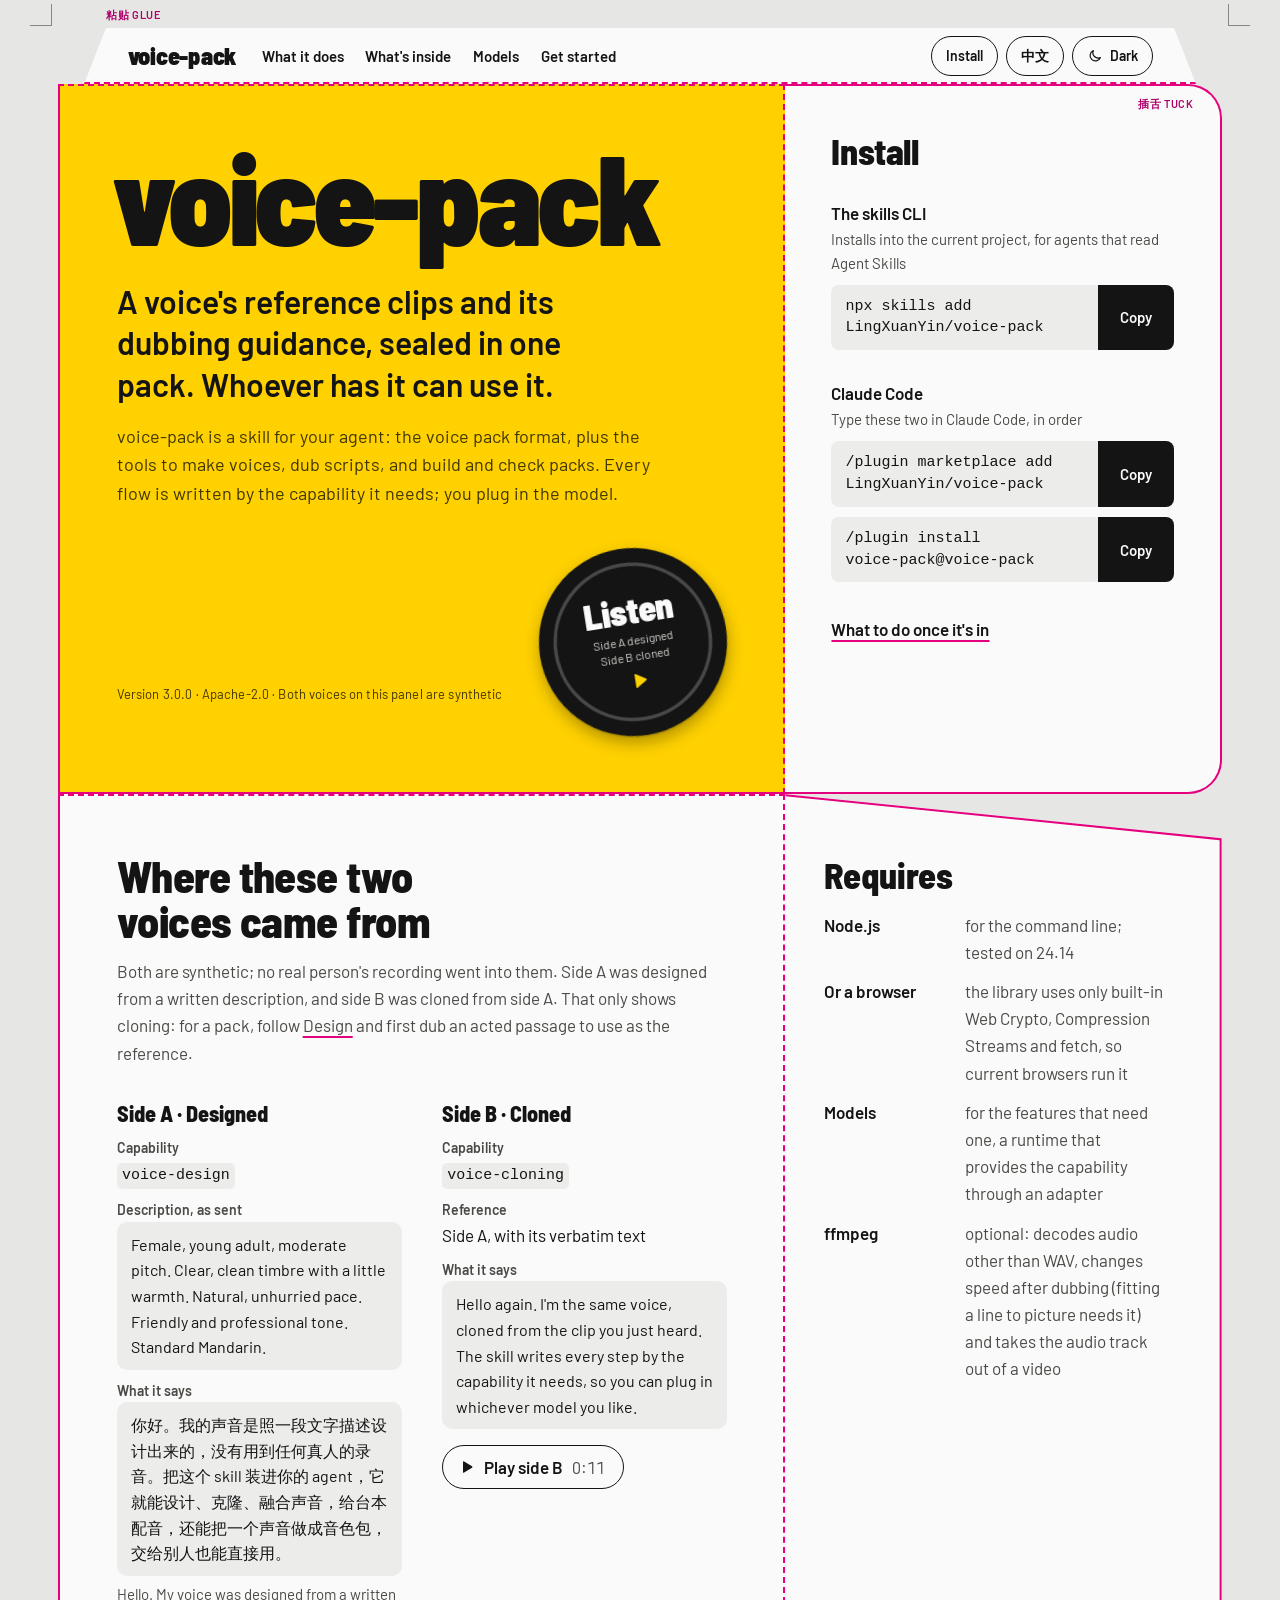
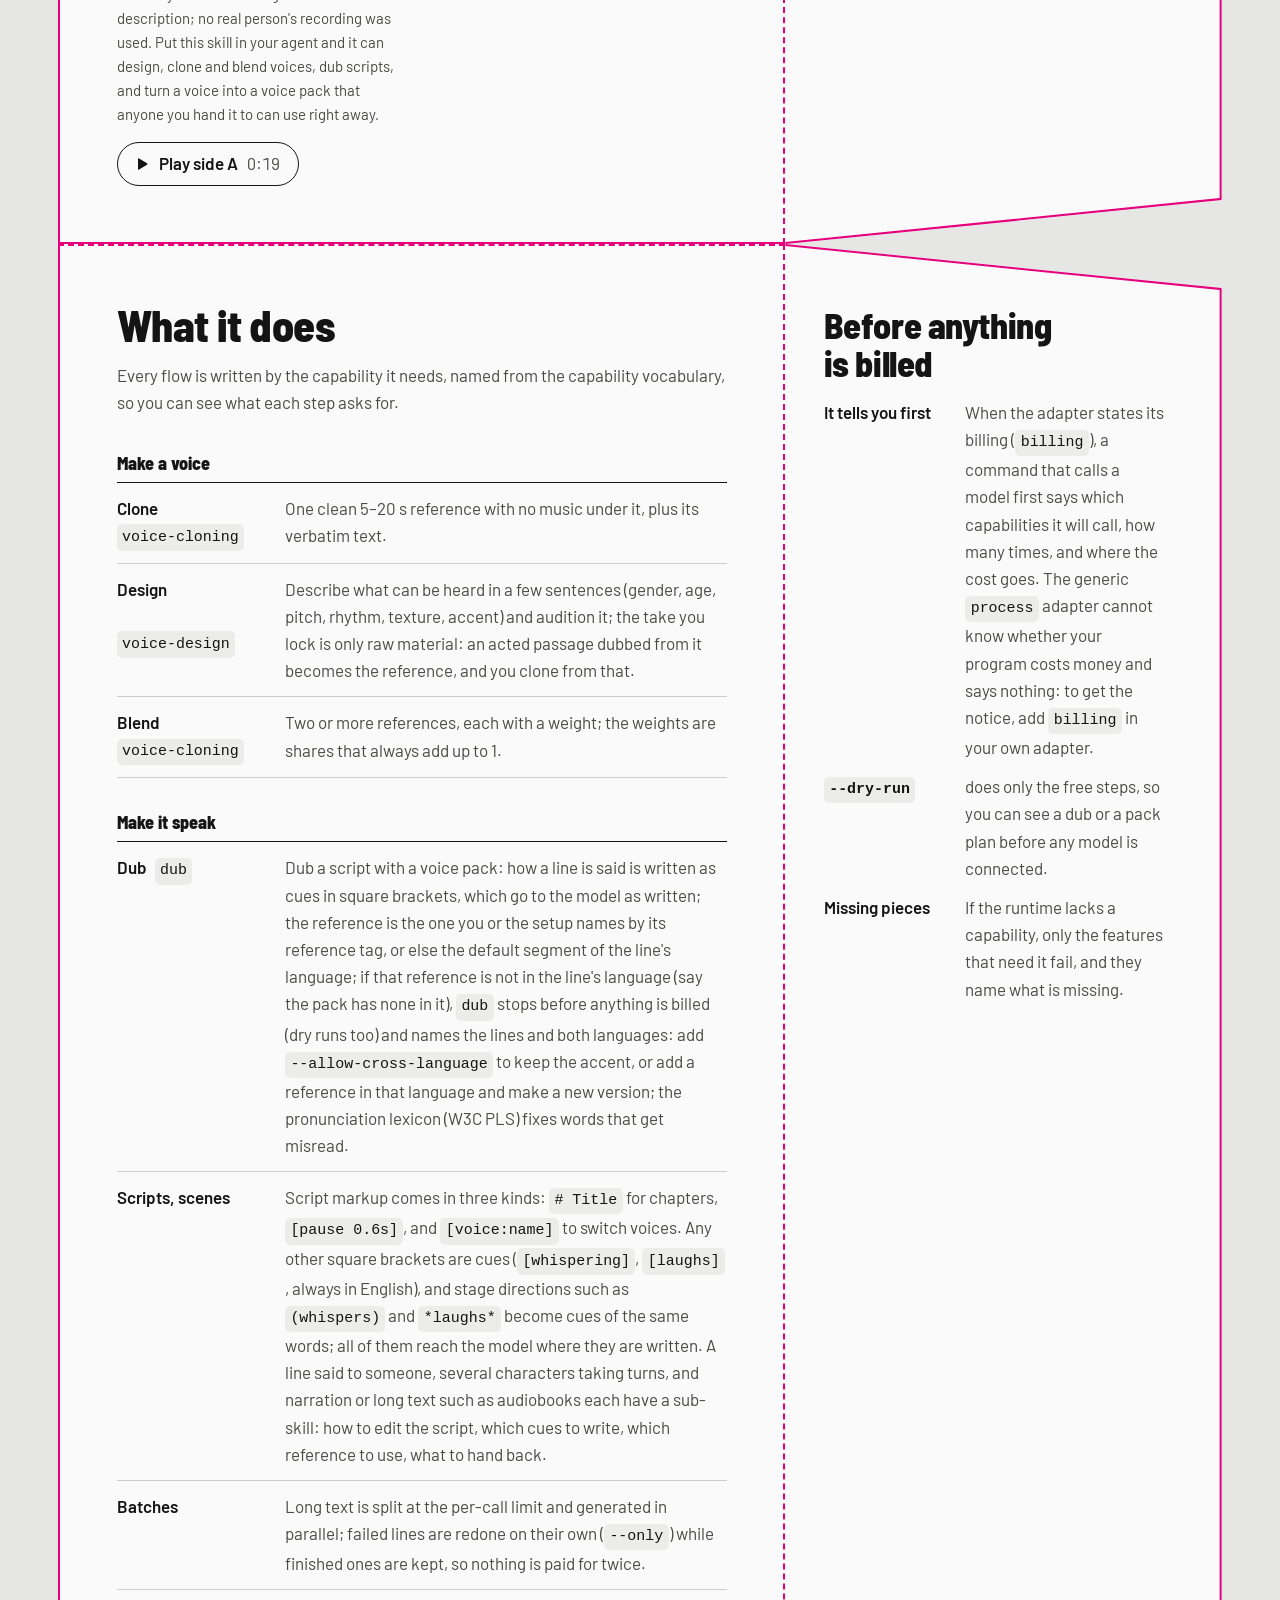
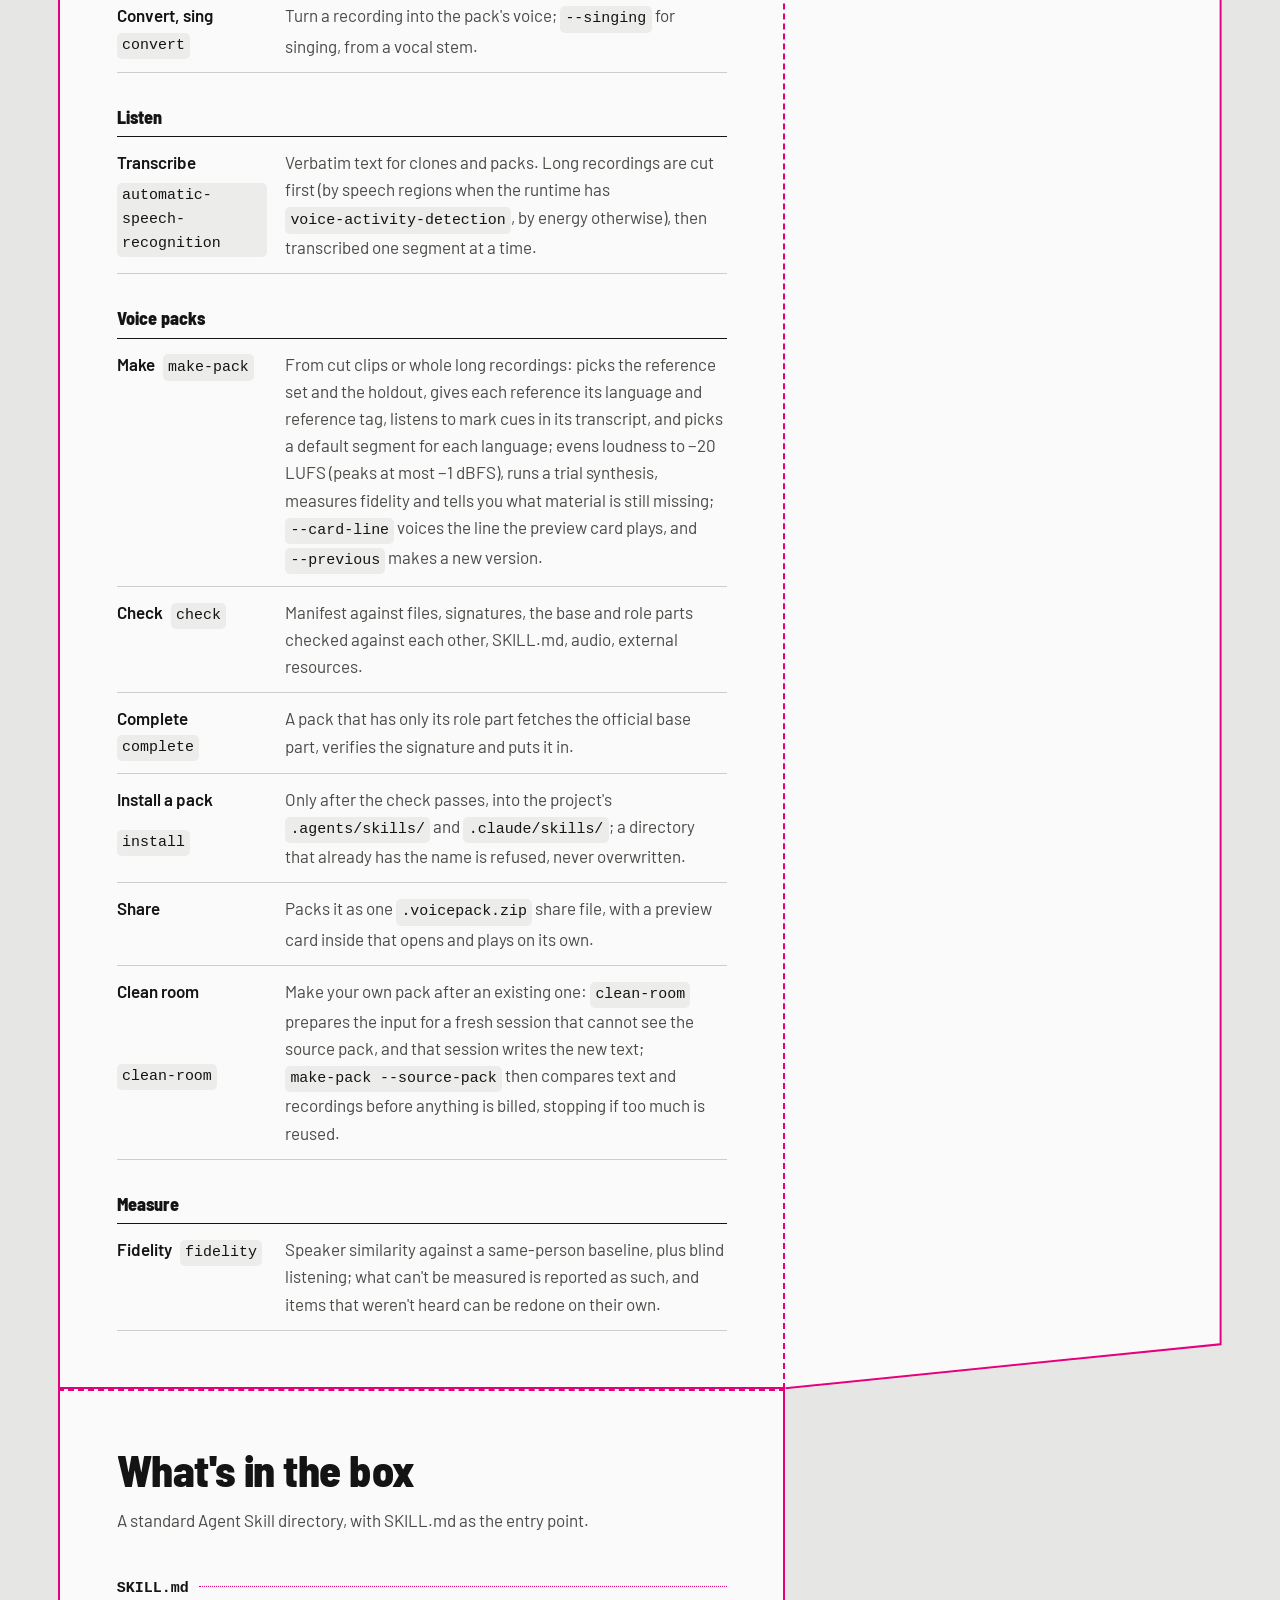
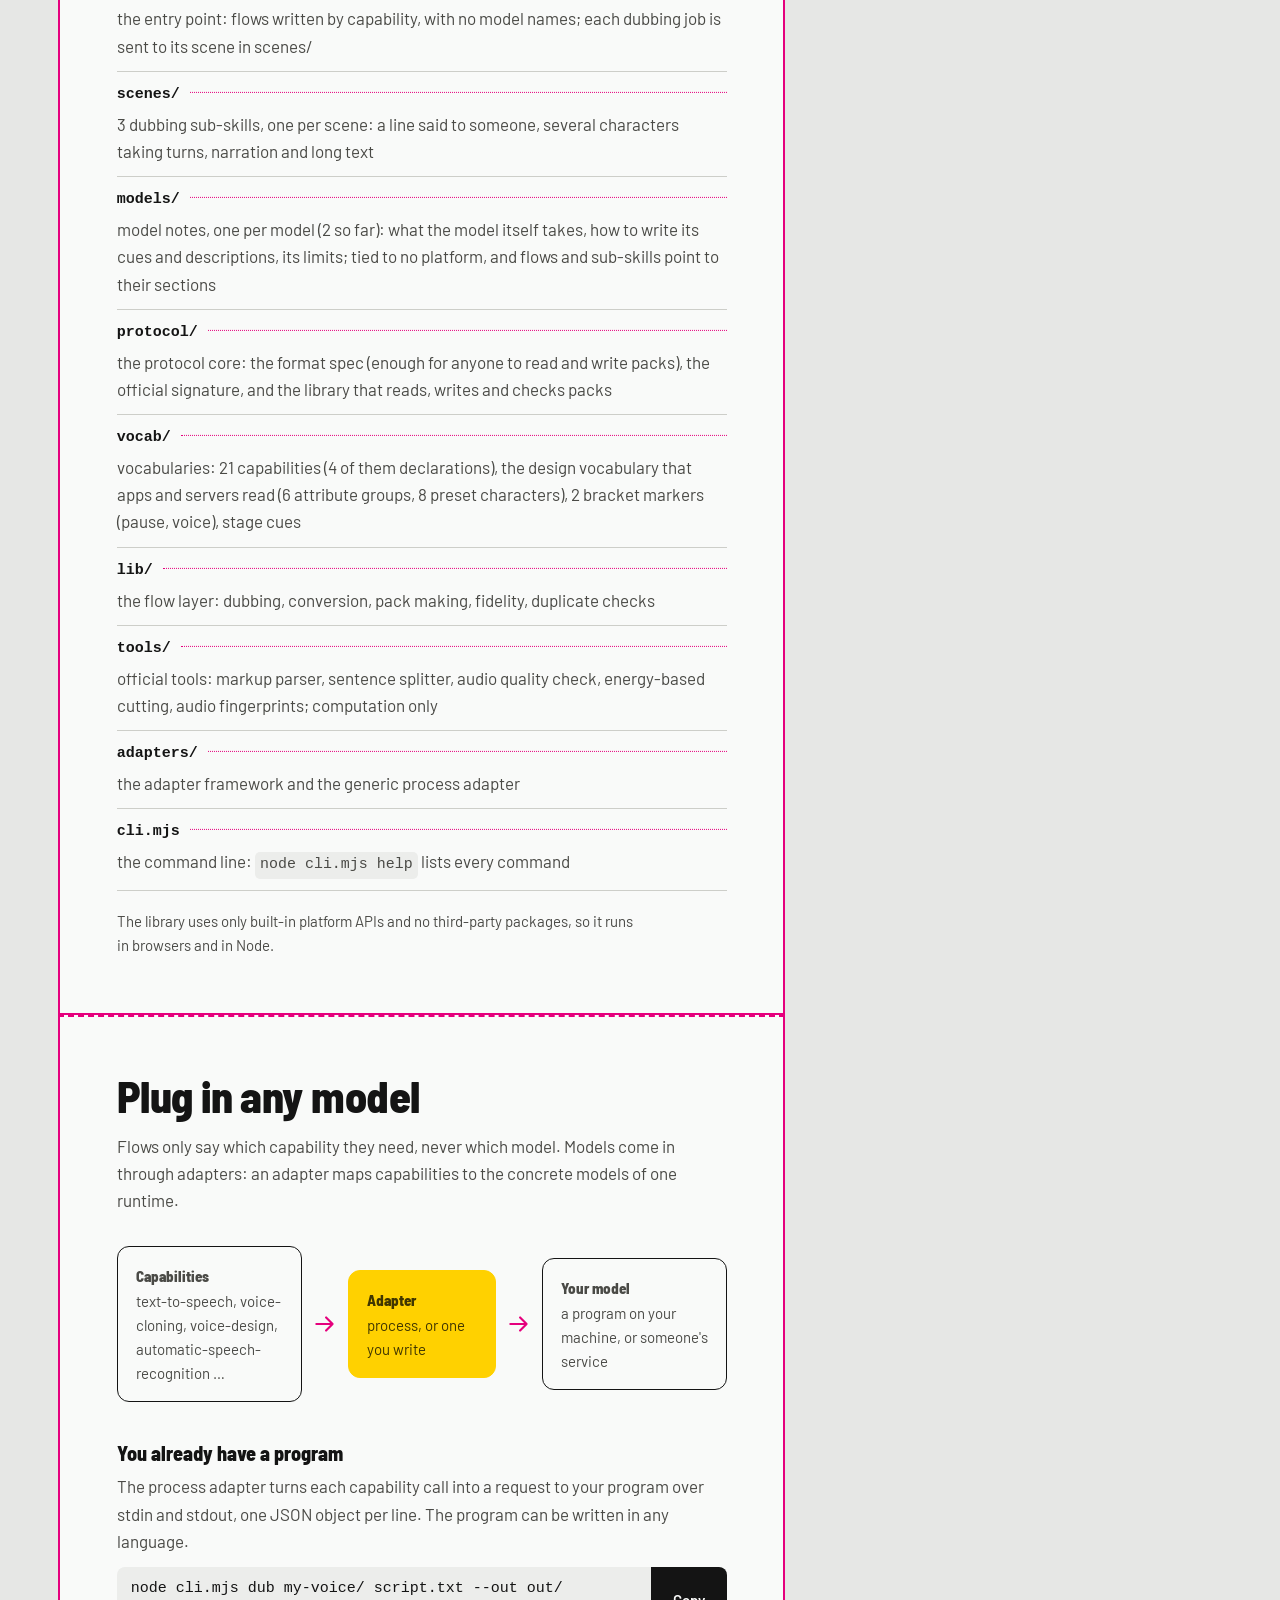
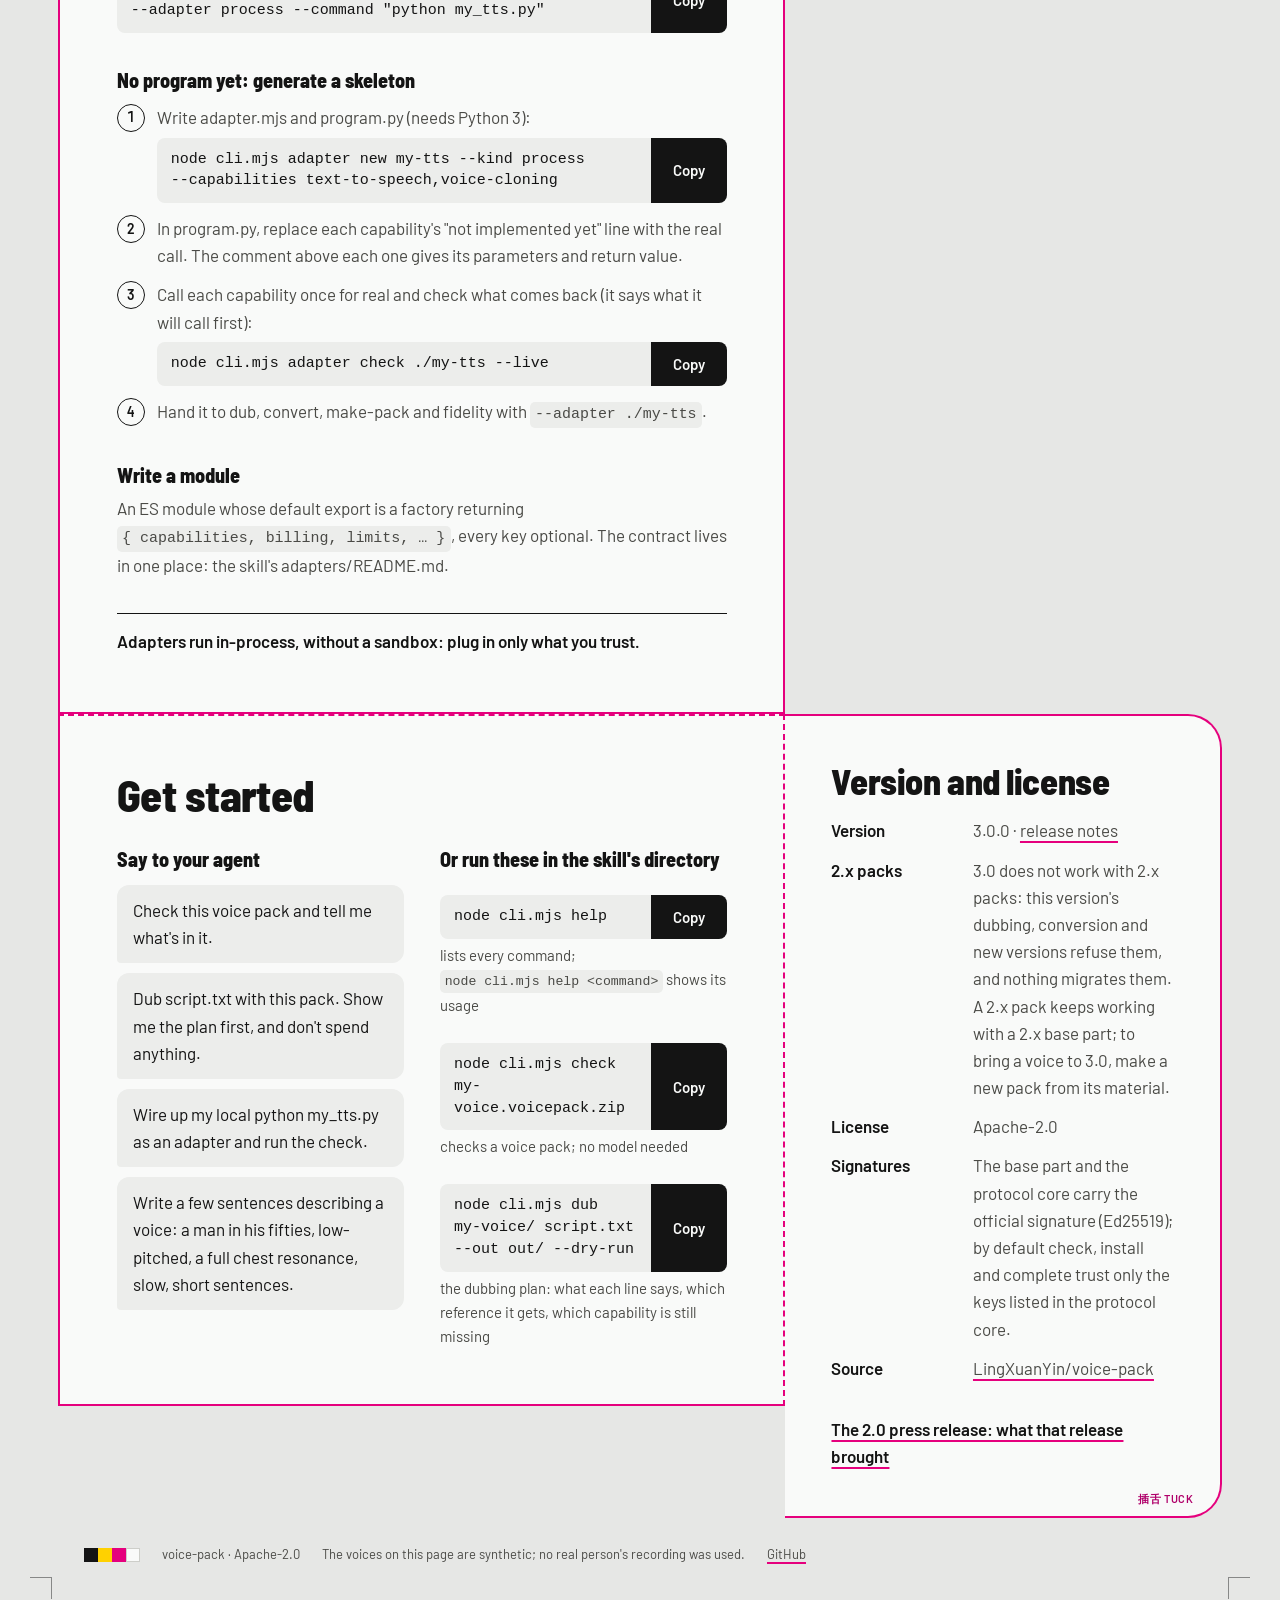
==== commit ef55c155: "Pages and releases for voice-pack 3.0.0" ====
--- a/index.html
+++ b/index.html
@@ -13,12 +13,12 @@
 <meta property="og:title" content="voice-pack：给 agent 用的音色包 skill">
 <meta property="og:description" content="一个声音的参考集和配音指引装成一个包，谁拿到都能用。流程按所需能力写，模型由你接。">
 <meta property="og:url" content="https://lingxuanyin.github.io/voice-pack/">
-<meta property="og:image" content="https://lingxuanyin.github.io/voice-pack/assets/share-2.0.png">
+<meta property="og:image" content="https://lingxuanyin.github.io/voice-pack/assets/share-home.png">
 <meta property="og:image:width" content="1200">
 <meta property="og:image:height" content="630">
-<meta property="og:image:alt" content="voice-pack 2.0：音色包 skill 能单独装了">
+<meta property="og:image:alt" content="voice-pack：一个声音的参考集和配音指引，装成一个包。谁拿到，都能用。装上：npx skills add LingXuanYin/voice-pack">
 <meta name="twitter:card" content="summary_large_image">
-<meta name="twitter:image" content="https://lingxuanyin.github.io/voice-pack/assets/share-2.0.png">
+<meta name="twitter:image" content="https://lingxuanyin.github.io/voice-pack/assets/share-home.png">
 <link rel="stylesheet" href="assets/site.css">
 <script src="assets/boot.js"></script>
 <script src="assets/site.js" defer></script>
@@ -36,7 +36,6 @@
       <a href="#inside"><span data-l="zh">盒子里有什么</span><span data-l="en">What's inside</span></a>
       <a href="#models"><span data-l="zh">接模型</span><span data-l="en">Models</span></a>
       <a href="#start"><span data-l="zh">开始</span><span data-l="en">Get started</span></a>
-      <a href="2.0/"><span data-l="zh">2.0 发布了</span><span data-l="en">2.0 is out</span></a>
     </nav>
     <div class="tools">
       <a class="pill pill--short" href="#install"><span data-l="zh">装上</span><span data-l="en">Install</span></a>
@@ -57,7 +56,7 @@
       <p class="sub"><span data-l="zh">voice-pack 是给 agent 用的 skill：音色包的格式，和造声音、配音、做包、验包的一整套工具。流程按所需能力写，模型由你接。</span><span data-l="en">voice-pack is a skill for your agent: the voice pack format, plus the tools to make voices, dub scripts, and build and check packs. Every flow is written by the capability it needs; you plug in the model.</span></p>
       <div class="front-foot">
         <div>
-          <p class="print"><span data-l="zh">版本 2.7.0 · Apache-2.0 · 这一面的两段声音都是合成的</span><span data-l="en">Version 2.7.0 · Apache-2.0 · Both voices on this panel are synthetic</span></p>
+          <p class="print"><span data-l="zh">版本 3.0.0 · Apache-2.0 · 这一面的两段声音都是合成的</span><span data-l="en">Version 3.0.0 · Apache-2.0 · Both voices on this panel are synthetic</span></p>
           <p class="player-status" data-player-status aria-live="polite"></p>
         </div>
         <div class="sticker" data-sticker data-state="idle" data-side="a">
@@ -101,7 +100,7 @@
 
     <section class="face face--flapped" id="voices" aria-labelledby="voices-title">
       <h2 id="voices-title"><span data-l="zh">这两段声音是怎么来的</span><span data-l="en">Where these two voices came from</span></h2>
-      <p class="lede"><span data-l="zh">都是合成的，没有用到任何真人的录音。A 面照一段文字描述设计出来，B 面拿 A 面当参考克隆。</span><span data-l="en">Both are synthetic; no real person's recording went into them. Side A was designed from a written description, and side B was cloned from side A.</span></p>
+      <p class="lede"><span data-l="zh">都是合成的，没有用到任何真人的录音。A 面照一段文字描述设计出来，B 面拿 A 面当参考克隆：这里只演示克隆，做包要照<a href="#does">「设计」</a>那一条，先配一段带表演的话当参考。</span><span data-l="en">Both are synthetic; no real person's recording went into them. Side A was designed from a written description, and side B was cloned from side A. That only shows cloning: for a pack, follow <a href="#does">Design</a> and first dub an acted passage to use as the reference.</span></p>
       <div class="sides">
         <div class="side">
           <h3><span data-l="zh">A 面 · 设计</span><span data-l="en">Side A · Designed</span></h3>
@@ -139,7 +138,7 @@
         <div><dt>Node.js</dt><dd><span data-l="zh">命令行用；在 24.14 上测过</span><span data-l="en">for the command line; tested on 24.14</span></dd></div>
         <div><dt><span data-l="zh">或者浏览器</span><span data-l="en">Or a browser</span></dt><dd><span data-l="zh">库只用平台自带的 Web Crypto、Compression Streams 和 fetch，当前的浏览器都能跑</span><span data-l="en">the library uses only built-in Web Crypto, Compression Streams and fetch, so current browsers run it</span></dd></div>
         <div><dt><span data-l="zh">模型</span><span data-l="en">Models</span></dt><dd><span data-l="zh">要用模型的功能，运行环境经适配器提供对应的所需能力</span><span data-l="en">for the features that need one, a runtime that provides the capability through an adapter</span></dd></div>
-        <div><dt>ffmpeg</dt><dd><span data-l="zh">可选：解码 WAV 以外的音频</span><span data-l="en">optional: decodes audio other than WAV</span></dd></div>
+        <div><dt>ffmpeg</dt><dd><span data-l="zh">可选：解码 WAV 以外的音频，配好以后变速（对画面的一句靠它对上时长），从视频里取音轨</span><span data-l="en">optional: decodes audio other than WAV, changes speed after dubbing (fitting a line to picture needs it) and takes the audio track out of a video</span></dd></div>
       </dl>
       </div>
     </aside>
@@ -152,15 +151,15 @@
           <h3><span data-l="zh">造声音</span><span data-l="en">Make a voice</span></h3>
           <dl>
             <div><dt><span data-l="zh">克隆</span><span data-l="en">Clone</span><code>voice-cloning</code></dt><dd><span data-l="zh">一段 5–20 秒、不带伴奏的干净参考，加它的逐字文本。</span><span data-l="en">One clean 5–20 s reference with no music under it, plus its verbatim text.</span></dd></div>
-            <div><dt><span data-l="zh">设计</span><span data-l="en">Design</span><code>voice-design</code></dt><dd><span data-l="zh">从设计词表挑属性（性别、年龄、音高、风格、英语口音、中文方言，或者 8 个预设角色之一），写成一段描述，合成试听；满意的锁定成参考。</span><span data-l="en">Pick attributes from the design vocabulary (gender, age, pitch, style, English accent, Chinese dialect, or one of 8 preset characters), write them as a description and audition it; lock the take you like as a reference.</span></dd></div>
+            <div><dt><span data-l="zh">设计</span><span data-l="en">Design</span><code>voice-design</code></dt><dd><span data-l="zh">把听得出来的特点（性别、岁数、音高、节奏、音色的质感、口音）写成几句描述，合成试听；满意的锁定，只当原料：照它配一段带表演的话当参考，之后照这段参考克隆。</span><span data-l="en">Describe what can be heard in a few sentences (gender, age, pitch, rhythm, texture, accent) and audition it; the take you lock is only raw material: an acted passage dubbed from it becomes the reference, and you clone from that.</span></dd></div>
             <div><dt><span data-l="zh">融合</span><span data-l="en">Blend</span><code>voice-cloning</code></dt><dd><span data-l="zh">两段以上参考，各带权重；权重是加起来始终为 1 的份额。</span><span data-l="en">Two or more references, each with a weight; the weights are shares that always add up to 1.</span></dd></div>
           </dl>
         </div>
         <div class="group">
           <h3><span data-l="zh">让它说话</span><span data-l="en">Make it speak</span></h3>
           <dl>
-            <div><dt><span data-l="zh">配音</span><span data-l="en">Dub</span><code>dub</code></dt><dd><span data-l="zh">用音色包给台本配音：每句挑语言、情绪、风格最对得上的那段参考，读音词表（W3C PLS）换掉容易读错的词，配音指引一起交给模型。</span><span data-l="en">Dub a script with a voice pack: each line gets the reference that best matches its language, emotion and style, the pronunciation lexicon (W3C PLS) fixes words that get misread, and the dubbing guidance goes along.</span></dd></div>
-            <div><dt><span data-l="zh">有声书和长文</span><span data-l="en">Audiobooks, long text</span></dt><dd><span data-l="zh">台本标记：<code># 标题</code> 分章，<code>[pause 0.6s]</code> 停顿，<code>[slow]</code>、<code>[fast]</code>、<code>[emphasis]</code>、<code>[spell]</code>、<code>[voice:名字]</code>，舞台提示 <code>（耳语）</code>、<code>*笑*</code>；新闻、播客、有声书、本地化配音、短视频等 12 个场景，各有台本润色的规则。</span><span data-l="en">Script markup: <code># Title</code> for chapters, <code>[pause 0.6s]</code>, <code>[slow]</code>, <code>[fast]</code>, <code>[emphasis]</code>, <code>[spell]</code>, <code>[voice:name]</code>, and stage cues such as <code>(whispers)</code> and <code>*laughs*</code>; 12 scenes, from news and podcasts to audiobooks, localization and short video, each with its own script-polishing rules.</span></dd></div>
+            <div><dt><span data-l="zh">配音</span><span data-l="en">Dub</span><code>dub</code></dt><dd><span data-l="zh">用音色包给台本配音：一句怎么说，写成方括号里的提示，原样交给模型；用哪段参考，由你或设定按音色基底标签点名，没点名就用这句语言的默认段；用到的参考不是这句的语言（比如包里没有这种语言的参考），配音在花钱之前停下（试运行也停），说明是哪几句、参考和台词各是什么语言：要口音就加 <code>--allow-cross-language</code>，不要就给包补一段这种语言的参考，再发新版本；读音词表（W3C PLS）换掉容易读错的词。</span><span data-l="en">Dub a script with a voice pack: how a line is said is written as cues in square brackets, which go to the model as written; the reference is the one you or the setup names by its reference tag, or else the default segment of the line's language; if that reference is not in the line's language (say the pack has none in it), <code>dub</code> stops before anything is billed (dry runs too) and names the lines and both languages: add <code>--allow-cross-language</code> to keep the accent, or add a reference in that language and make a new version; the pronunciation lexicon (W3C PLS) fixes words that get misread.</span></dd></div>
+            <div><dt><span data-l="zh">台本和场景</span><span data-l="en">Scripts, scenes</span></dt><dd><span data-l="zh">台本标记只有三种：<code># 标题</code> 分章，<code>[pause 0.6s]</code> 停顿，<code>[voice:名字]</code> 换声音；别的方括号是提示（<code>[whispering]</code>、<code>[laughs]</code>，一律写英文），舞台说明 <code>（耳语）</code>、<code>*笑*</code> 换成同样字的提示，都留在原位交给模型。对话里的一句、几个角色轮流说的一场戏、旁白和有声书这类长文，各有一份子 skill：台本怎么改，提示怎么写，用哪段参考，配完交回什么。</span><span data-l="en">Script markup comes in three kinds: <code># Title</code> for chapters, <code>[pause 0.6s]</code>, and <code>[voice:name]</code> to switch voices. Any other square brackets are cues (<code>[whispering]</code>, <code>[laughs]</code>, always in English), and stage directions such as <code>(whispers)</code> and <code>*laughs*</code> become cues of the same words; all of them reach the model where they are written. A line said to someone, several characters taking turns, and narration or long text such as audiobooks each have a sub-skill: how to edit the script, which cues to write, which reference to use, what to hand back.</span></dd></div>
             <div><dt><span data-l="zh">批量</span><span data-l="en">Batches</span></dt><dd><span data-l="zh">长文本按单次的字数上限切开、并发生成；失败的句子单独重做（<code>--only</code>），做好的原样沿用，不重复付费。</span><span data-l="en">Long text is split at the per-call limit and generated in parallel; failed lines are redone on their own (<code>--only</code>) while finished ones are kept, so nothing is paid for twice.</span></dd></div>
             <div><dt><span data-l="zh">变声和唱歌</span><span data-l="en">Convert, sing</span><code>convert</code></dt><dd><span data-l="zh">把一段音频换成音色包的声音；<code>--singing</code> 是唱歌，输入是人声分轨。</span><span data-l="en">Turn a recording into the pack's voice; <code>--singing</code> for singing, from a vocal stem.</span></dd></div>
           </dl>
@@ -174,12 +173,12 @@
         <div class="group">
           <h3><span data-l="zh">音色包</span><span data-l="en">Voice packs</span></h3>
           <dl>
-            <div><dt><span data-l="zh">做包</span><span data-l="en">Make</span><code>make-pack</code></dt><dd><span data-l="zh">读切好的片段或整段长录音：打标签，挑参考集和留出录音，响度统一到 −20 LUFS（峰值不超过 −1 dBFS），试合成，量还原度，告诉你还缺什么素材；<code>--previous</code> 发新版本。</span><span data-l="en">From cut clips or whole long recordings: tags them, picks the reference set and the holdout, evens loudness to −20 LUFS (peaks at most −1 dBFS), runs a trial synthesis, measures fidelity and tells you what material is still missing; <code>--previous</code> makes a new version.</span></dd></div>
+            <div><dt><span data-l="zh">做包</span><span data-l="en">Make</span><code>make-pack</code></dt><dd><span data-l="zh">读切好的片段或整段长录音：挑参考集和留出录音，每段参考记下语言和音色基底标签，听着在逐字稿里标上提示，每种语言挑一段默认段；响度统一到 −20 LUFS（峰值不超过 −1 dBFS），试合成，量还原度，告诉你还缺什么素材；<code>--card-line</code> 配好卡片试听那一句，<code>--previous</code> 发新版本。</span><span data-l="en">From cut clips or whole long recordings: picks the reference set and the holdout, gives each reference its language and reference tag, listens to mark cues in its transcript, and picks a default segment for each language; evens loudness to −20 LUFS (peaks at most −1 dBFS), runs a trial synthesis, measures fidelity and tells you what material is still missing; <code>--card-line</code> voices the line the preview card plays, and <code>--previous</code> makes a new version.</span></dd></div>
             <div><dt><span data-l="zh">检查</span><span data-l="en">Check</span><code>check</code></dt><dd><span data-l="zh">清单对得上文件，签名，基础部分和角色部分互相校验，SKILL.md、音频、外部资源。</span><span data-l="en">Manifest against files, signatures, the base and role parts checked against each other, SKILL.md, audio, external resources.</span></dd></div>
             <div><dt><span data-l="zh">补全</span><span data-l="en">Complete</span><code>complete</code></dt><dd><span data-l="zh">只有角色部分的包，取回官方的基础部分，验过签再放进包里。</span><span data-l="en">A pack that has only its role part fetches the official base part, verifies the signature and puts it in.</span></dd></div>
             <div><dt><span data-l="zh">放进环境</span><span data-l="en">Install a pack</span><code>install</code></dt><dd><span data-l="zh">检查通过才放进项目的 <code>.agents/skills/</code> 和 <code>.claude/skills/</code>；已有同名目录就拒绝，不覆盖。</span><span data-l="en">Only after the check passes, into the project's <code>.agents/skills/</code> and <code>.claude/skills/</code>; a directory that already has the name is refused, never overwritten.</span></dd></div>
             <div><dt><span data-l="zh">分享</span><span data-l="en">Share</span></dt><dd><span data-l="zh">打成一个 <code>.voicepack.zip</code> 分享文件，里面带一张自己就能打开、能试听的预览卡片。</span><span data-l="en">Packs it as one <code>.voicepack.zip</code> share file, with a preview card inside that opens and plays on its own.</span></dd></div>
-            <div><dt><span data-l="zh">净室和查重</span><span data-l="en">Clean room</span><code>clean-room</code></dt><dd><span data-l="zh">照一个已有的包做你自己的：新包的文字交给看不到来源包的新会话写；<code>--source-pack</code> 在花钱之前比对文字和录音，重合太多就停下。</span><span data-l="en">Make your own pack after an existing one: a fresh session that cannot see the source pack writes the new text, and <code>--source-pack</code> compares text and recordings before anything is billed, stopping if too much is reused.</span></dd></div>
+            <div><dt><span data-l="zh">净室和查重</span><span data-l="en">Clean room</span><code>clean-room</code></dt><dd><span data-l="zh">照一个已有的包做你自己的：<code>clean-room</code> 给一个看不到来源包的新会话准备输入，新包的文字由它写；做包时给 <code>make-pack --source-pack</code>，在花钱之前比对文字和录音，重合太多就停下。</span><span data-l="en">Make your own pack after an existing one: <code>clean-room</code> prepares the input for a fresh session that cannot see the source pack, and that session writes the new text; <code>make-pack --source-pack</code> then compares text and recordings before anything is billed, stopping if too much is reused.</span></dd></div>
           </dl>
         </div>
         <div class="group">
@@ -195,7 +194,7 @@
       <div class="flap__body">
       <h2 id="spend-title"><span data-l="zh">花钱之前</span><span data-l="en">Before anything is billed</span></h2>
       <dl class="facts">
-        <div><dt><span data-l="zh">先说清楚</span><span data-l="en">It tells you first</span></dt><dd><span data-l="zh">要调模型的命令，开始之前说明要调哪几项能力、各几次；费用记在哪里，由你接的适配器说明。</span><span data-l="en">Before a command calls a model, it says which capabilities it will call and how many times; the adapter you plug in says where the cost goes.</span></dd></div>
+        <div><dt><span data-l="zh">先说清楚</span><span data-l="en">It tells you first</span></dt><dd><span data-l="zh">适配器写了费用说明（<code>billing</code>）的，要调模型的命令开始之前说明要调哪几项能力、各几次，费用记在哪里。通用的 <code>process</code> 适配器不知道你的程序花不花钱，不说这一句：要的话，在自己的适配器里加上 <code>billing</code>。</span><span data-l="en">When the adapter states its billing (<code>billing</code>), a command that calls a model first says which capabilities it will call, how many times, and where the cost goes. The generic <code>process</code> adapter cannot know whether your program costs money and says nothing: to get the notice, add <code>billing</code> in your own adapter.</span></dd></div>
         <div><dt><code>--dry-run</code></dt><dd><span data-l="zh">只做不花钱的几步：不接模型，也能先看配音和做包的规划。</span><span data-l="en">does only the free steps, so you can see a dub or a pack plan before any model is connected.</span></dd></div>
         <div><dt><span data-l="zh">缺能力</span><span data-l="en">Missing pieces</span></dt><dd><span data-l="zh">运行环境缺某项能力，只有用到它的功能报错，并点名缺的是哪一项。</span><span data-l="en">If the runtime lacks a capability, only the features that need it fail, and they name what is missing.</span></dd></div>
       </dl>
@@ -206,9 +205,11 @@
       <h2 id="inside-title"><span data-l="zh">盒子里有什么</span><span data-l="en">What's in the box</span></h2>
       <p class="lede"><span data-l="zh">一个标准的 Agent Skill 目录，入口是 SKILL.md。</span><span data-l="en">A standard Agent Skill directory, with SKILL.md as the entry point.</span></p>
       <ul class="contents">
-        <li><span class="entry">SKILL.md</span><span class="leader" aria-hidden="true"></span><span class="what"><span data-l="zh">入口：流程按所需能力写，不点名模型</span><span data-l="en">the entry point: flows written by capability, with no model names</span></span></li>
+        <li><span class="entry">SKILL.md</span><span class="leader" aria-hidden="true"></span><span class="what"><span data-l="zh">入口：流程按所需能力写，不点名模型；配音先按场景指到 scenes/ 里的一份</span><span data-l="en">the entry point: flows written by capability, with no model names; each dubbing job is sent to its scene in scenes/</span></span></li>
+        <li><span class="entry">scenes/</span><span class="leader" aria-hidden="true"></span><span class="what"><span data-l="zh">配音的 3 份子 skill，一个场景一份：对话里的一句、几个角色的一场戏、旁白和长文</span><span data-l="en">3 dubbing sub-skills, one per scene: a line said to someone, several characters taking turns, narration and long text</span></span></li>
+        <li><span class="entry">models/</span><span class="leader" aria-hidden="true"></span><span class="what"><span data-l="zh">模型说明，一个模型一份（现在 2 份）：模型本身收什么、提示和描述怎么写、上限在哪，不绑平台；流程和子 skill 只指到它的节</span><span data-l="en">model notes, one per model (2 so far): what the model itself takes, how to write its cues and descriptions, its limits; tied to no platform, and flows and sub-skills point to their sections</span></span></li>
         <li><span class="entry">protocol/</span><span class="leader" aria-hidden="true"></span><span class="what"><span data-l="zh">协议核心：格式说明（第三方照着就能读写音色包）、官方签名、读写和检查包的程序</span><span data-l="en">the protocol core: the format spec (enough for anyone to read and write packs), the official signature, and the library that reads, writes and checks packs</span></span></li>
-        <li><span class="entry">vocab/</span><span class="leader" aria-hidden="true"></span><span class="what"><span data-l="zh">词表：17 项所需能力，设计词表（6 类属性、8 个预设角色），12 个场景，6 种台本标记，舞台提示</span><span data-l="en">vocabularies: 17 capabilities, the design vocabulary (6 attribute groups, 8 preset characters), 12 scenes, 6 script markers, stage cues</span></span></li>
+        <li><span class="entry">vocab/</span><span class="leader" aria-hidden="true"></span><span class="what"><span data-l="zh">词表：21 项所需能力（其中 4 项是声明），设计词表（给 app 和服务端读的 6 类属性、8 个预设角色），2 种方括号标记（pause、voice），舞台提示</span><span data-l="en">vocabularies: 21 capabilities (4 of them declarations), the design vocabulary that apps and servers read (6 attribute groups, 8 preset characters), 2 bracket markers (pause, voice), stage cues</span></span></li>
         <li><span class="entry">lib/</span><span class="leader" aria-hidden="true"></span><span class="what"><span data-l="zh">流程层：配音、变声、做包、量还原度、查重</span><span data-l="en">the flow layer: dubbing, conversion, pack making, fidelity, duplicate checks</span></span></li>
         <li><span class="entry">tools/</span><span class="leader" aria-hidden="true"></span><span class="what"><span data-l="zh">官方小工具：台本标记解析、分句、音质检查、按能量切段、音频指纹，只做计算</span><span data-l="en">official tools: markup parser, sentence splitter, audio quality check, energy-based cutting, audio fingerprints; computation only</span></span></li>
         <li><span class="entry">adapters/</span><span class="leader" aria-hidden="true"></span><span class="what"><span data-l="zh">适配器框架，和通用的 process 适配器</span><span data-l="en">the adapter framework and the generic process adapter</span></span></li>
@@ -259,7 +260,7 @@
             <li><span data-l="zh">看看这个音色包里有什么，检查一下签名。</span><span data-l="en">Check this voice pack and tell me what's in it.</span></li>
             <li><span data-l="zh">用这个音色包给 script.txt 配音，先给我看规划，别花钱。</span><span data-l="en">Dub script.txt with this pack. Show me the plan first, and don't spend anything.</span></li>
             <li><span data-l="zh">帮我把本机的 python my_tts.py 接成适配器，跑一遍检查。</span><span data-l="en">Wire up my local python my_tts.py as an adapter and run the check.</span></li>
-            <li><span data-l="zh">照设计词表写一段声音描述：中年男声，低沉，纪录片旁白。</span><span data-l="en">Use the design vocabulary to write a voice description: middle-aged man, low pitch, documentary narrator.</span></li>
+            <li><span data-l="zh">写几句声音描述：五十多岁的男人，音高偏低，胸腔共鸣厚，语速慢，句子短。</span><span data-l="en">Write a few sentences describing a voice: a man in his fifties, low-pitched, a full chest resonance, slow, short sentences.</span></li>
           </ul>
         </div>
         <div>
@@ -277,12 +278,13 @@
       <span class="die-label die-label--foot" aria-hidden="true">插舌 TUCK</span>
       <h2 id="facts-title"><span data-l="zh">版本和许可</span><span data-l="en">Version and license</span></h2>
       <dl class="facts">
-        <div><dt><span data-l="zh">版本</span><span data-l="en">Version</span></dt><dd>2.7.0 · <a href="https://github.com/LingXuanYin/voice-pack/blob/main/skills/voice-pack/CHANGELOG.md"><span data-l="zh">发布说明</span><span data-l="en">release notes</span></a></dd></div>
+        <div><dt><span data-l="zh">版本</span><span data-l="en">Version</span></dt><dd>3.0.0 · <a href="https://github.com/LingXuanYin/voice-pack/blob/main/skills/voice-pack/CHANGELOG.md"><span data-l="zh">发布说明</span><span data-l="en">release notes</span></a></dd></div>
+        <div><dt><span data-l="zh">2.x 的包</span><span data-l="en">2.x packs</span></dt><dd><span data-l="zh">3.0 和 2.x 不兼容：这一版配音、变声、发新版本都不收 2.x 的包，也不迁移。2.x 的包用 2.x 的基础部分照旧能用；要带到 3.0，用它的素材做一个新包。</span><span data-l="en">3.0 does not work with 2.x packs: this version's dubbing, conversion and new versions refuse them, and nothing migrates them. A 2.x pack keeps working with a 2.x base part; to bring a voice to 3.0, make a new pack from its material.</span></dd></div>
         <div><dt><span data-l="zh">许可</span><span data-l="en">License</span></dt><dd>Apache-2.0</dd></div>
         <div><dt><span data-l="zh">签名</span><span data-l="en">Signatures</span></dt><dd><span data-l="zh">基础部分和协议核心带官方签名（Ed25519）；check、install、complete 默认只认协议核心里列出的公钥。</span><span data-l="en">The base part and the protocol core carry the official signature (Ed25519); by default check, install and complete trust only the keys listed in the protocol core.</span></dd></div>
         <div><dt><span data-l="zh">源码</span><span data-l="en">Source</span></dt><dd><a href="https://github.com/LingXuanYin/voice-pack">LingXuanYin/voice-pack</a></dd></div>
       </dl>
-      <p class="after"><a href="2.0/"><span data-l="zh">2.0 发布了：这一版带来什么</span><span data-l="en">2.0 is out: what this release brings</span></a></p>
+      <p class="after"><a href="2.0/"><span data-l="zh">2.0 新闻稿：那一版带来了什么</span><span data-l="en">The 2.0 press release: what that release brought</span></a></p>
     </aside>
 
   </main>
--- a/assets/site.css
+++ b/assets/site.css
@@ -265,6 +265,8 @@
 .letterhead { display: flex; align-items: center; justify-content: space-between; gap: 16px; padding: 18px var(--pad); background: var(--spot); color: var(--on-spot); }
 .letterhead .wordmark { font-size: clamp(1.6rem, 1.2rem + 1.2vw, 2.1rem); }
 .letterhead__kind { font: 800 1rem/1.2 var(--font-display); text-align: right; }
+/* 信笺头下面一条：这是哪一版的稿子，现在装到的是什么 */
+.press__archived { padding: 12px var(--pad); background: var(--well); border-bottom: 1.5px solid var(--rule); font-size: 0.9375rem; }
 .press__body { padding: clamp(28px, 4.6vw, 54px) var(--pad) clamp(30px, 5vw, 56px); }
 .headline { font: 900 clamp(2.4rem, 1.4rem + 3.6vw, 4.25rem)/1.02 var(--font-display); letter-spacing: -0.02em; text-wrap: balance; max-width: 13em; }
 .press__lead { margin-top: clamp(18px, 2.4vw, 26px); max-width: 34em; font-size: clamp(1.0625rem, 1rem + 0.3vw, 1.25rem); }
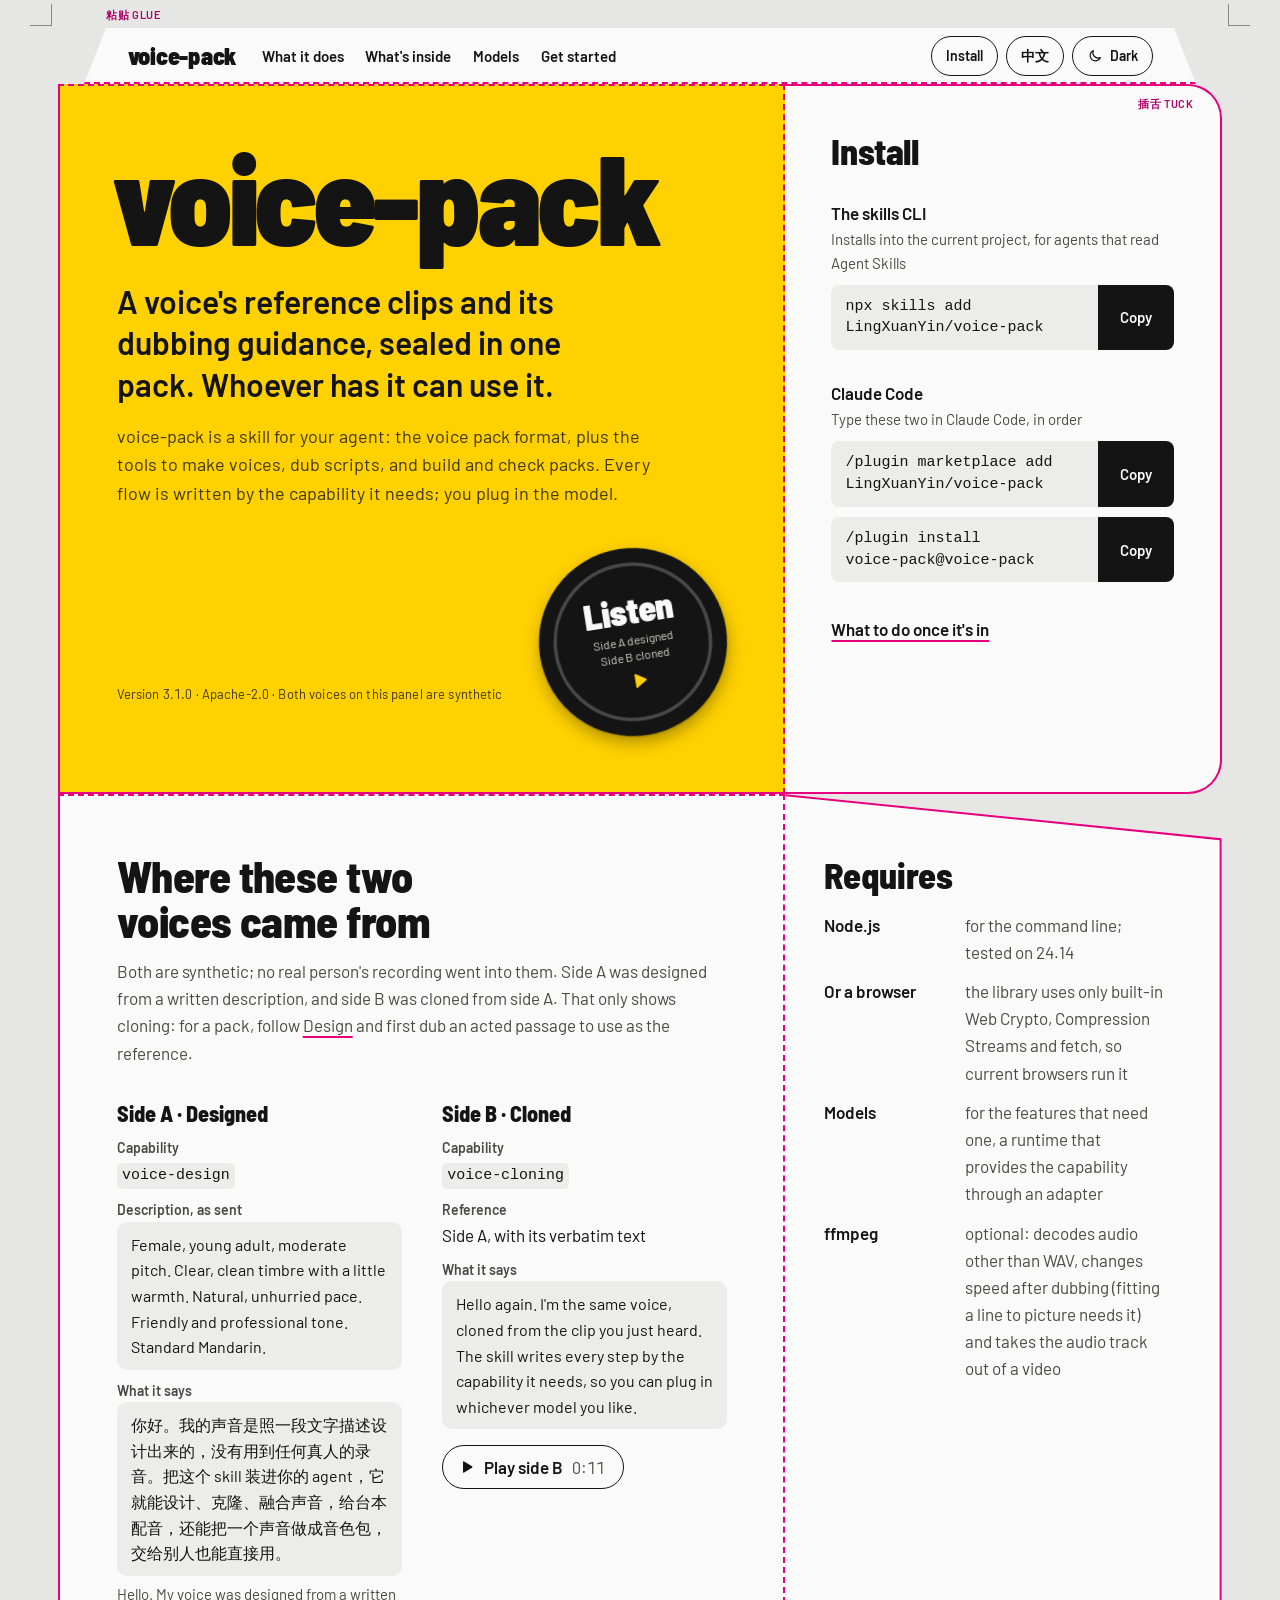
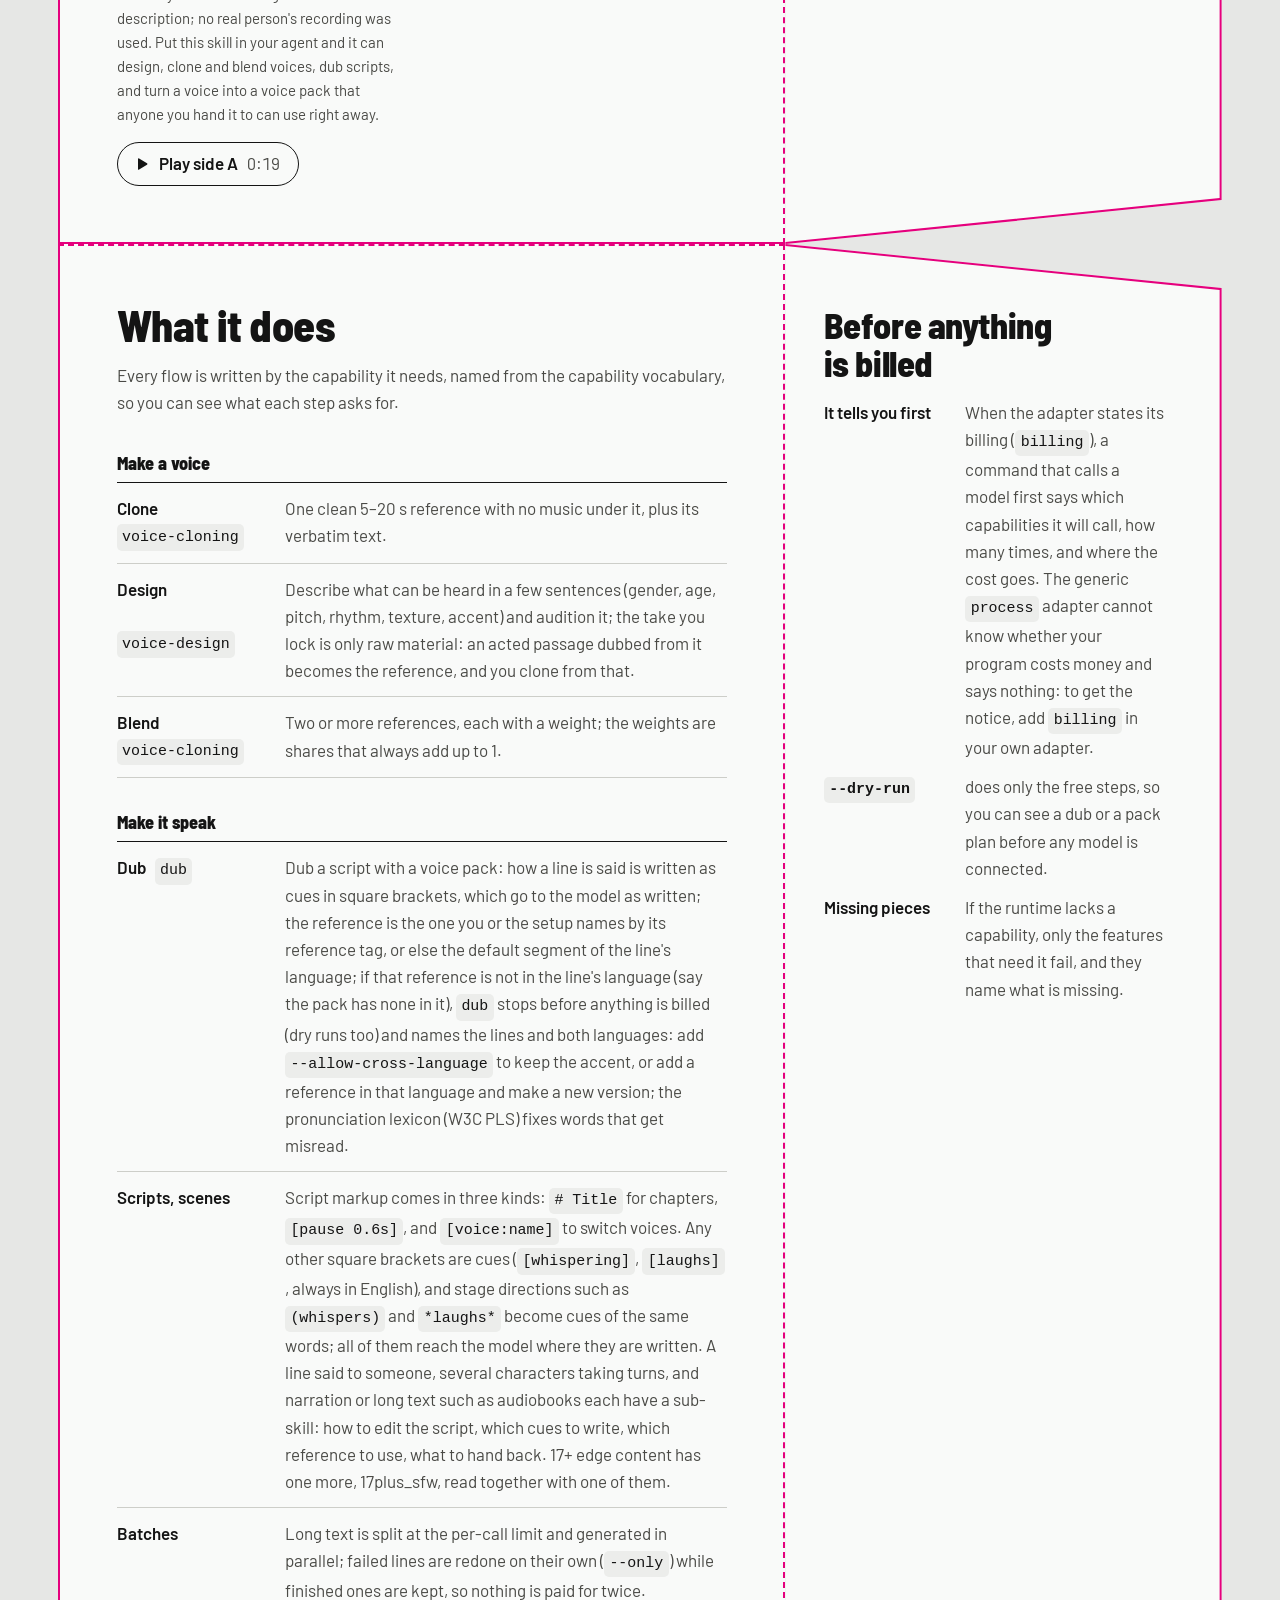
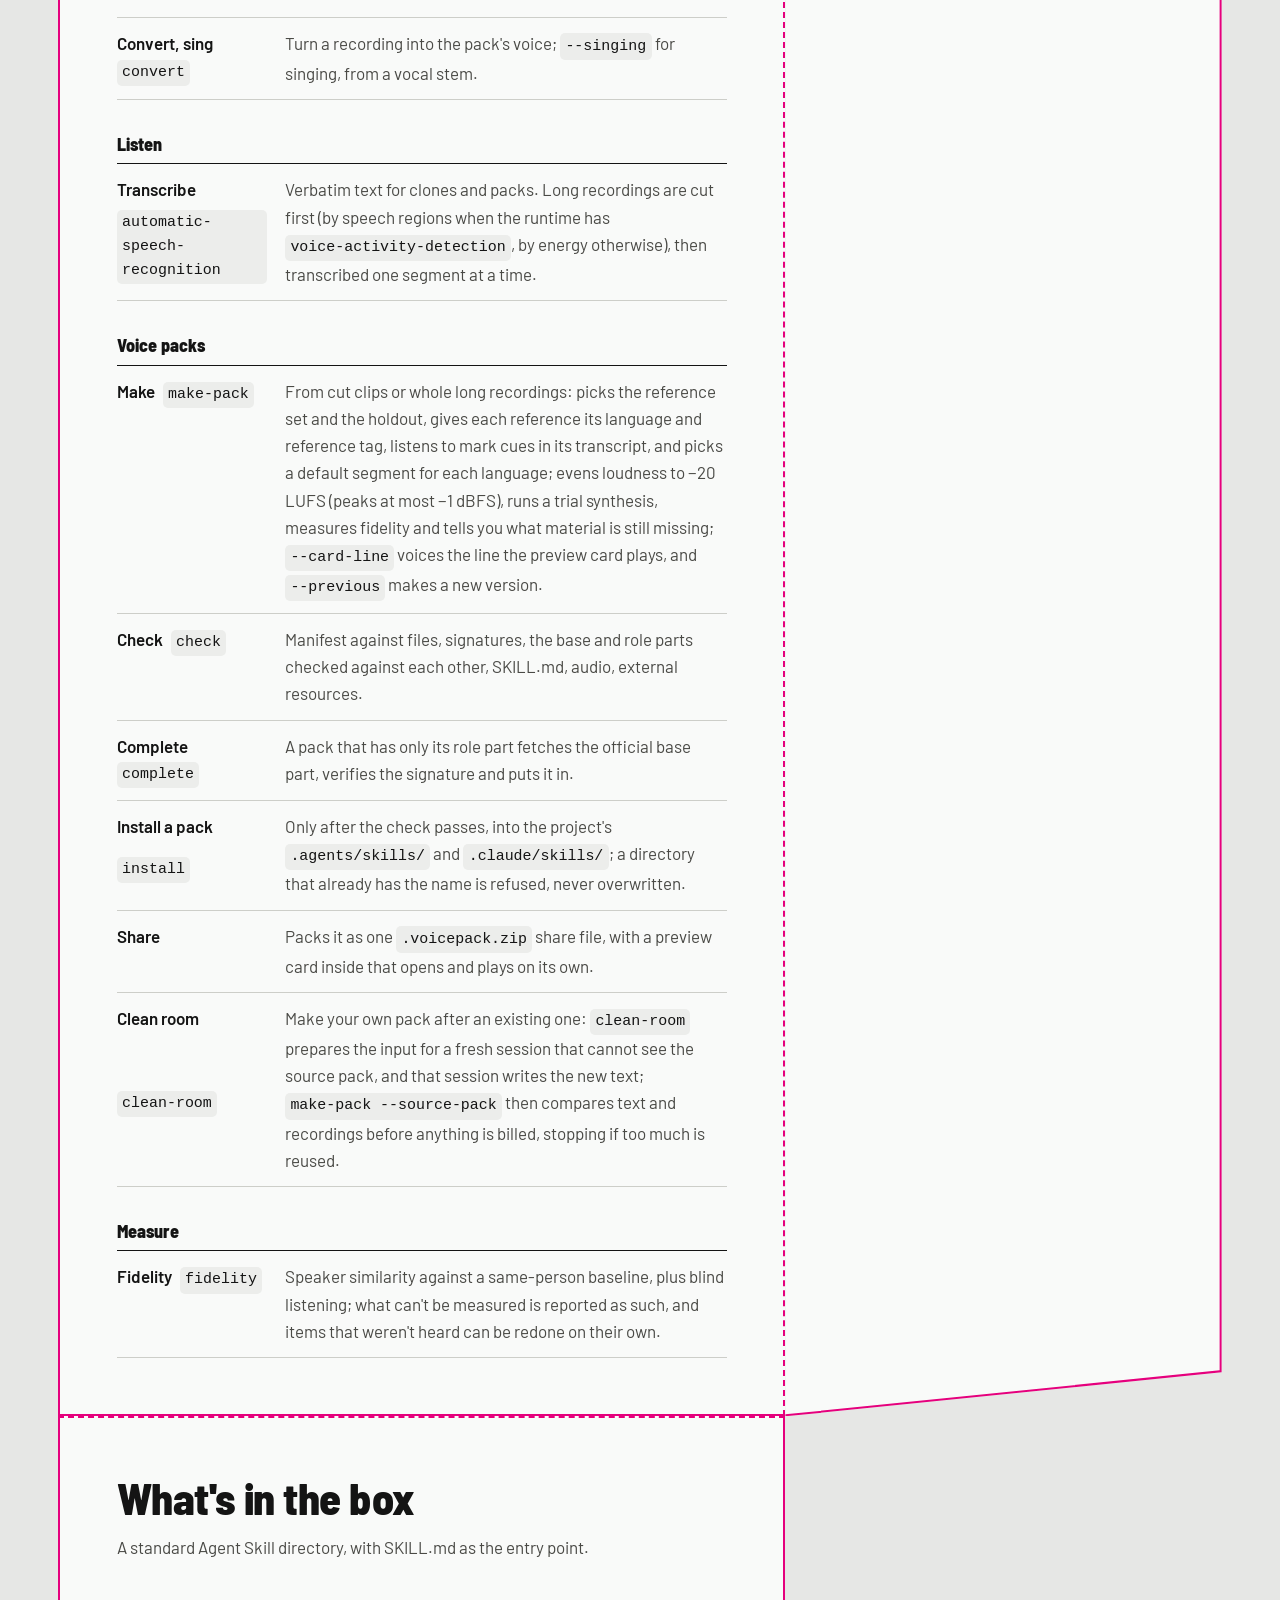
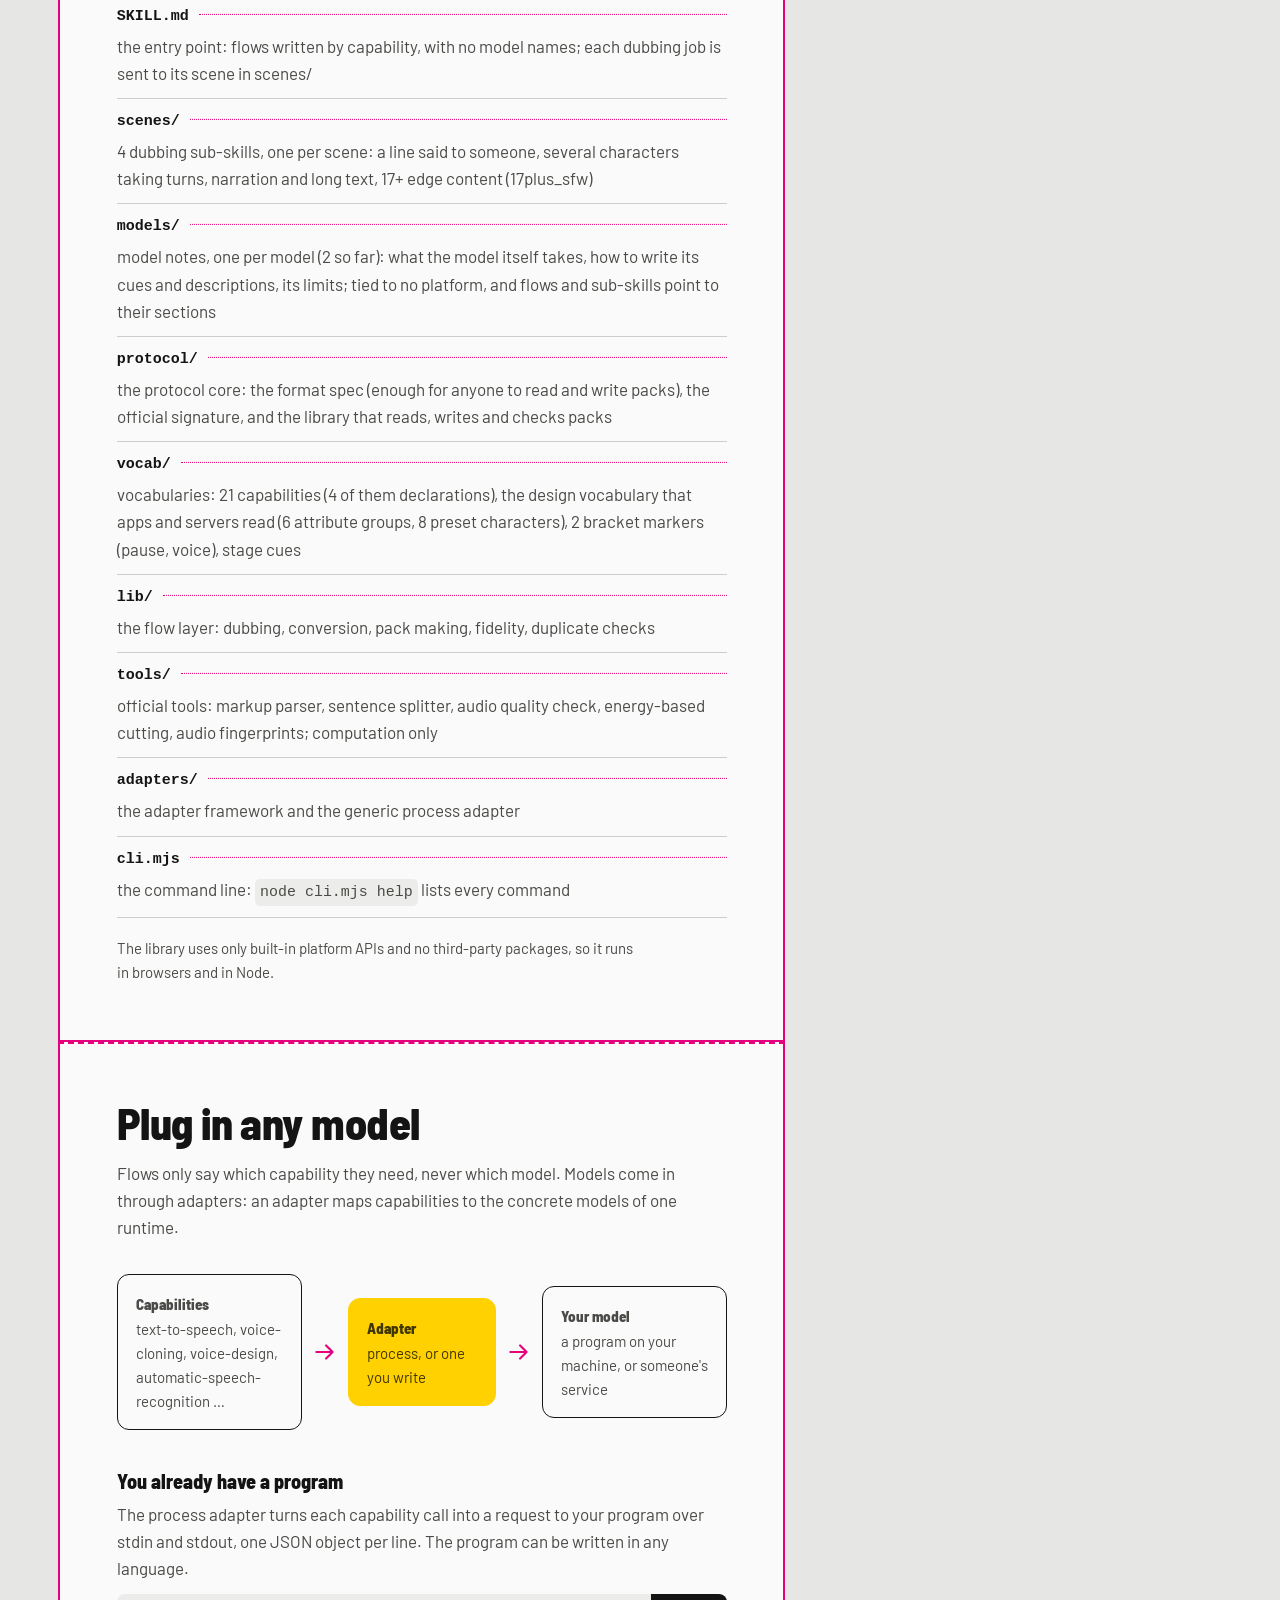
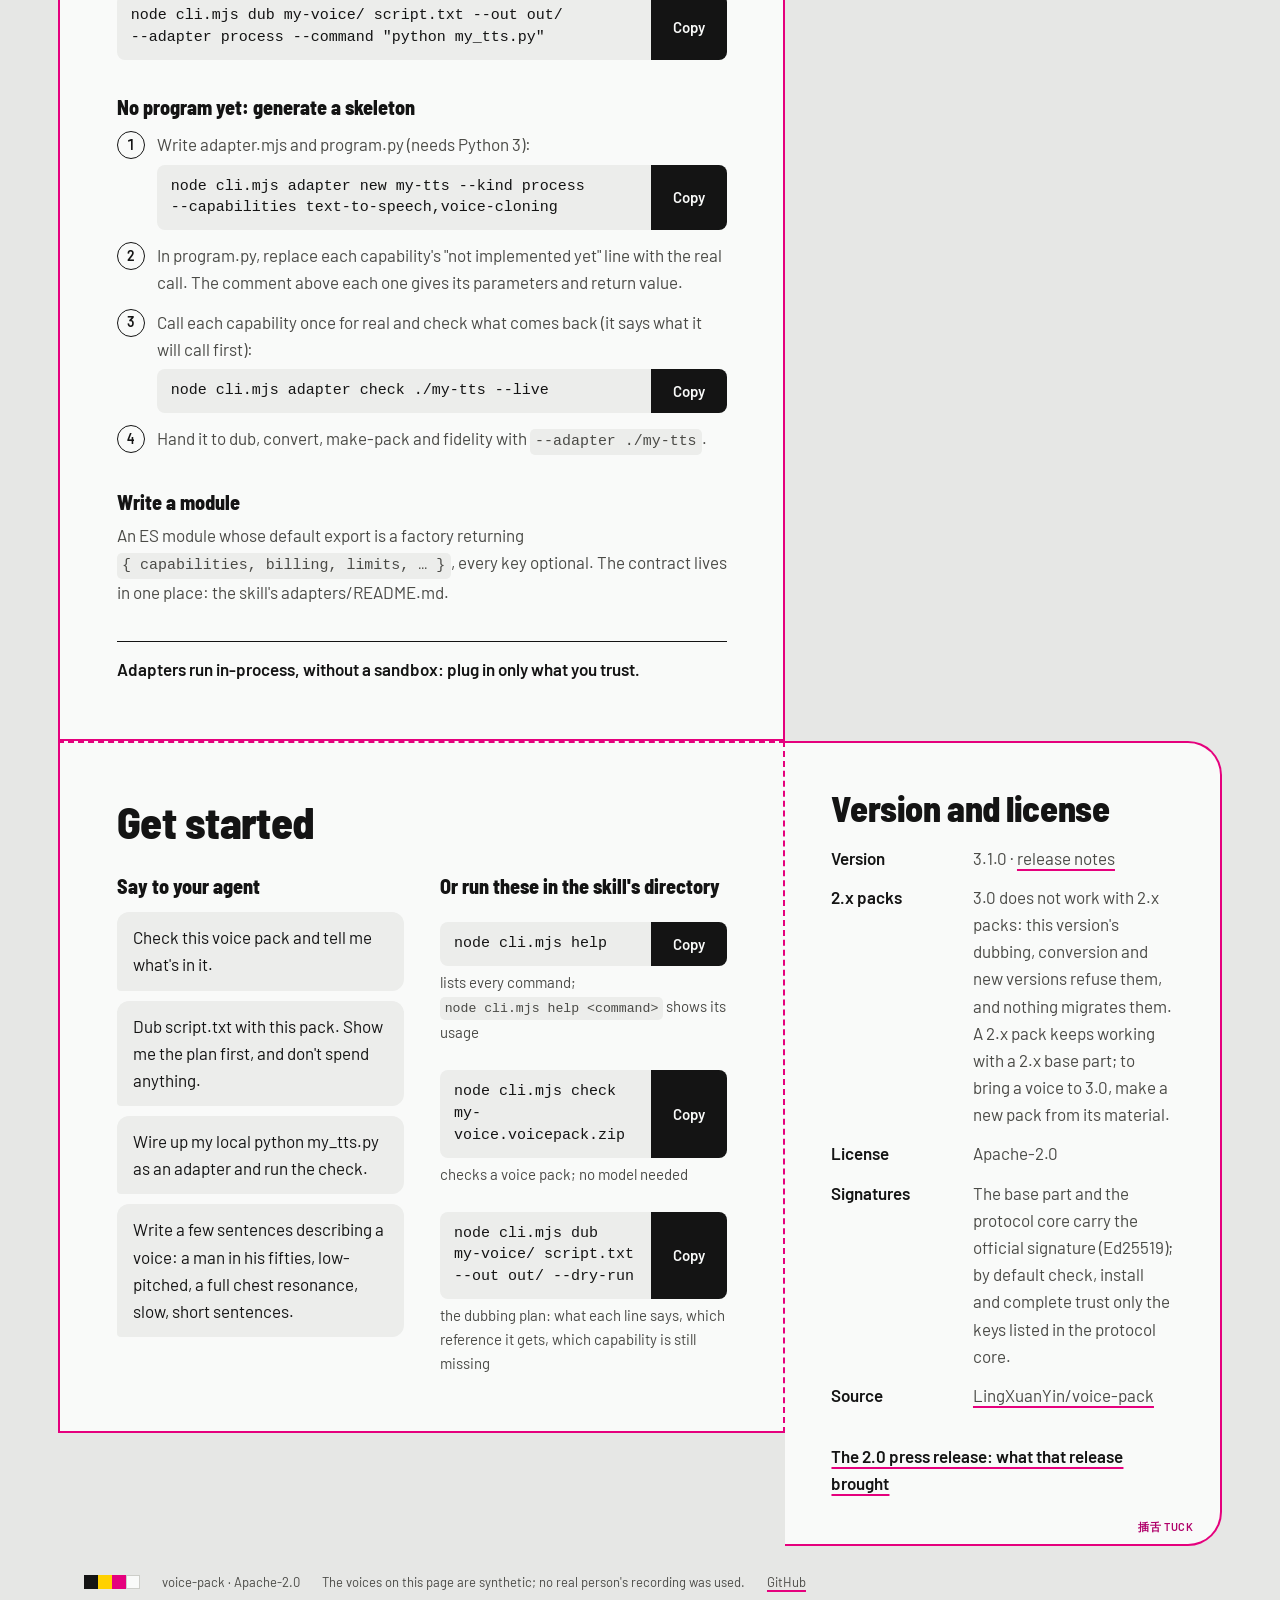
==== commit 9c1fe9ae: "Pages and releases for voice-pack 3.1.0" ====
--- a/index.html
+++ b/index.html
@@ -56,7 +56,7 @@
       <p class="sub"><span data-l="zh">voice-pack 是给 agent 用的 skill：音色包的格式，和造声音、配音、做包、验包的一整套工具。流程按所需能力写，模型由你接。</span><span data-l="en">voice-pack is a skill for your agent: the voice pack format, plus the tools to make voices, dub scripts, and build and check packs. Every flow is written by the capability it needs; you plug in the model.</span></p>
       <div class="front-foot">
         <div>
-          <p class="print"><span data-l="zh">版本 3.0.0 · Apache-2.0 · 这一面的两段声音都是合成的</span><span data-l="en">Version 3.0.0 · Apache-2.0 · Both voices on this panel are synthetic</span></p>
+          <p class="print"><span data-l="zh">版本 3.1.0 · Apache-2.0 · 这一面的两段声音都是合成的</span><span data-l="en">Version 3.1.0 · Apache-2.0 · Both voices on this panel are synthetic</span></p>
           <p class="player-status" data-player-status aria-live="polite"></p>
         </div>
         <div class="sticker" data-sticker data-state="idle" data-side="a">
@@ -159,7 +159,7 @@
           <h3><span data-l="zh">让它说话</span><span data-l="en">Make it speak</span></h3>
           <dl>
             <div><dt><span data-l="zh">配音</span><span data-l="en">Dub</span><code>dub</code></dt><dd><span data-l="zh">用音色包给台本配音：一句怎么说，写成方括号里的提示，原样交给模型；用哪段参考，由你或设定按音色基底标签点名，没点名就用这句语言的默认段；用到的参考不是这句的语言（比如包里没有这种语言的参考），配音在花钱之前停下（试运行也停），说明是哪几句、参考和台词各是什么语言：要口音就加 <code>--allow-cross-language</code>，不要就给包补一段这种语言的参考，再发新版本；读音词表（W3C PLS）换掉容易读错的词。</span><span data-l="en">Dub a script with a voice pack: how a line is said is written as cues in square brackets, which go to the model as written; the reference is the one you or the setup names by its reference tag, or else the default segment of the line's language; if that reference is not in the line's language (say the pack has none in it), <code>dub</code> stops before anything is billed (dry runs too) and names the lines and both languages: add <code>--allow-cross-language</code> to keep the accent, or add a reference in that language and make a new version; the pronunciation lexicon (W3C PLS) fixes words that get misread.</span></dd></div>
-            <div><dt><span data-l="zh">台本和场景</span><span data-l="en">Scripts, scenes</span></dt><dd><span data-l="zh">台本标记只有三种：<code># 标题</code> 分章，<code>[pause 0.6s]</code> 停顿，<code>[voice:名字]</code> 换声音；别的方括号是提示（<code>[whispering]</code>、<code>[laughs]</code>，一律写英文），舞台说明 <code>（耳语）</code>、<code>*笑*</code> 换成同样字的提示，都留在原位交给模型。对话里的一句、几个角色轮流说的一场戏、旁白和有声书这类长文，各有一份子 skill：台本怎么改，提示怎么写，用哪段参考，配完交回什么。</span><span data-l="en">Script markup comes in three kinds: <code># Title</code> for chapters, <code>[pause 0.6s]</code>, and <code>[voice:name]</code> to switch voices. Any other square brackets are cues (<code>[whispering]</code>, <code>[laughs]</code>, always in English), and stage directions such as <code>(whispers)</code> and <code>*laughs*</code> become cues of the same words; all of them reach the model where they are written. A line said to someone, several characters taking turns, and narration or long text such as audiobooks each have a sub-skill: how to edit the script, which cues to write, which reference to use, what to hand back.</span></dd></div>
+            <div><dt><span data-l="zh">台本和场景</span><span data-l="en">Scripts, scenes</span></dt><dd><span data-l="zh">台本标记只有三种：<code># 标题</code> 分章，<code>[pause 0.6s]</code> 停顿，<code>[voice:名字]</code> 换声音；别的方括号是提示（<code>[whispering]</code>、<code>[laughs]</code>，一律写英文），舞台说明 <code>（耳语）</code>、<code>*笑*</code> 换成同样字的提示，都留在原位交给模型。对话里的一句、几个角色轮流说的一场戏、旁白和有声书这类长文，各有一份子 skill：台本怎么改，提示怎么写，用哪段参考，配完交回什么。17+ 擦边内容另有一份 17plus_sfw，和其中一份一起读。</span><span data-l="en">Script markup comes in three kinds: <code># Title</code> for chapters, <code>[pause 0.6s]</code>, and <code>[voice:name]</code> to switch voices. Any other square brackets are cues (<code>[whispering]</code>, <code>[laughs]</code>, always in English), and stage directions such as <code>(whispers)</code> and <code>*laughs*</code> become cues of the same words; all of them reach the model where they are written. A line said to someone, several characters taking turns, and narration or long text such as audiobooks each have a sub-skill: how to edit the script, which cues to write, which reference to use, what to hand back. 17+ edge content has one more, 17plus_sfw, read together with one of them.</span></dd></div>
             <div><dt><span data-l="zh">批量</span><span data-l="en">Batches</span></dt><dd><span data-l="zh">长文本按单次的字数上限切开、并发生成；失败的句子单独重做（<code>--only</code>），做好的原样沿用，不重复付费。</span><span data-l="en">Long text is split at the per-call limit and generated in parallel; failed lines are redone on their own (<code>--only</code>) while finished ones are kept, so nothing is paid for twice.</span></dd></div>
             <div><dt><span data-l="zh">变声和唱歌</span><span data-l="en">Convert, sing</span><code>convert</code></dt><dd><span data-l="zh">把一段音频换成音色包的声音；<code>--singing</code> 是唱歌，输入是人声分轨。</span><span data-l="en">Turn a recording into the pack's voice; <code>--singing</code> for singing, from a vocal stem.</span></dd></div>
           </dl>
@@ -206,7 +206,7 @@
       <p class="lede"><span data-l="zh">一个标准的 Agent Skill 目录，入口是 SKILL.md。</span><span data-l="en">A standard Agent Skill directory, with SKILL.md as the entry point.</span></p>
       <ul class="contents">
         <li><span class="entry">SKILL.md</span><span class="leader" aria-hidden="true"></span><span class="what"><span data-l="zh">入口：流程按所需能力写，不点名模型；配音先按场景指到 scenes/ 里的一份</span><span data-l="en">the entry point: flows written by capability, with no model names; each dubbing job is sent to its scene in scenes/</span></span></li>
-        <li><span class="entry">scenes/</span><span class="leader" aria-hidden="true"></span><span class="what"><span data-l="zh">配音的 3 份子 skill，一个场景一份：对话里的一句、几个角色的一场戏、旁白和长文</span><span data-l="en">3 dubbing sub-skills, one per scene: a line said to someone, several characters taking turns, narration and long text</span></span></li>
+        <li><span class="entry">scenes/</span><span class="leader" aria-hidden="true"></span><span class="what"><span data-l="zh">配音的 4 份子 skill，一个场景一份：对话里的一句、几个角色的一场戏、旁白和长文，17+ 擦边内容（17plus_sfw）</span><span data-l="en">4 dubbing sub-skills, one per scene: a line said to someone, several characters taking turns, narration and long text, 17+ edge content (17plus_sfw)</span></span></li>
         <li><span class="entry">models/</span><span class="leader" aria-hidden="true"></span><span class="what"><span data-l="zh">模型说明，一个模型一份（现在 2 份）：模型本身收什么、提示和描述怎么写、上限在哪，不绑平台；流程和子 skill 只指到它的节</span><span data-l="en">model notes, one per model (2 so far): what the model itself takes, how to write its cues and descriptions, its limits; tied to no platform, and flows and sub-skills point to their sections</span></span></li>
         <li><span class="entry">protocol/</span><span class="leader" aria-hidden="true"></span><span class="what"><span data-l="zh">协议核心：格式说明（第三方照着就能读写音色包）、官方签名、读写和检查包的程序</span><span data-l="en">the protocol core: the format spec (enough for anyone to read and write packs), the official signature, and the library that reads, writes and checks packs</span></span></li>
         <li><span class="entry">vocab/</span><span class="leader" aria-hidden="true"></span><span class="what"><span data-l="zh">词表：21 项所需能力（其中 4 项是声明），设计词表（给 app 和服务端读的 6 类属性、8 个预设角色），2 种方括号标记（pause、voice），舞台提示</span><span data-l="en">vocabularies: 21 capabilities (4 of them declarations), the design vocabulary that apps and servers read (6 attribute groups, 8 preset characters), 2 bracket markers (pause, voice), stage cues</span></span></li>
@@ -278,7 +278,7 @@
       <span class="die-label die-label--foot" aria-hidden="true">插舌 TUCK</span>
       <h2 id="facts-title"><span data-l="zh">版本和许可</span><span data-l="en">Version and license</span></h2>
       <dl class="facts">
-        <div><dt><span data-l="zh">版本</span><span data-l="en">Version</span></dt><dd>3.0.0 · <a href="https://github.com/LingXuanYin/voice-pack/blob/main/skills/voice-pack/CHANGELOG.md"><span data-l="zh">发布说明</span><span data-l="en">release notes</span></a></dd></div>
+        <div><dt><span data-l="zh">版本</span><span data-l="en">Version</span></dt><dd>3.1.0 · <a href="https://github.com/LingXuanYin/voice-pack/blob/main/skills/voice-pack/CHANGELOG.md"><span data-l="zh">发布说明</span><span data-l="en">release notes</span></a></dd></div>
         <div><dt><span data-l="zh">2.x 的包</span><span data-l="en">2.x packs</span></dt><dd><span data-l="zh">3.0 和 2.x 不兼容：这一版配音、变声、发新版本都不收 2.x 的包，也不迁移。2.x 的包用 2.x 的基础部分照旧能用；要带到 3.0，用它的素材做一个新包。</span><span data-l="en">3.0 does not work with 2.x packs: this version's dubbing, conversion and new versions refuse them, and nothing migrates them. A 2.x pack keeps working with a 2.x base part; to bring a voice to 3.0, make a new pack from its material.</span></dd></div>
         <div><dt><span data-l="zh">许可</span><span data-l="en">License</span></dt><dd>Apache-2.0</dd></div>
         <div><dt><span data-l="zh">签名</span><span data-l="en">Signatures</span></dt><dd><span data-l="zh">基础部分和协议核心带官方签名（Ed25519）；check、install、complete 默认只认协议核心里列出的公钥。</span><span data-l="en">The base part and the protocol core carry the official signature (Ed25519); by default check, install and complete trust only the keys listed in the protocol core.</span></dd></div>
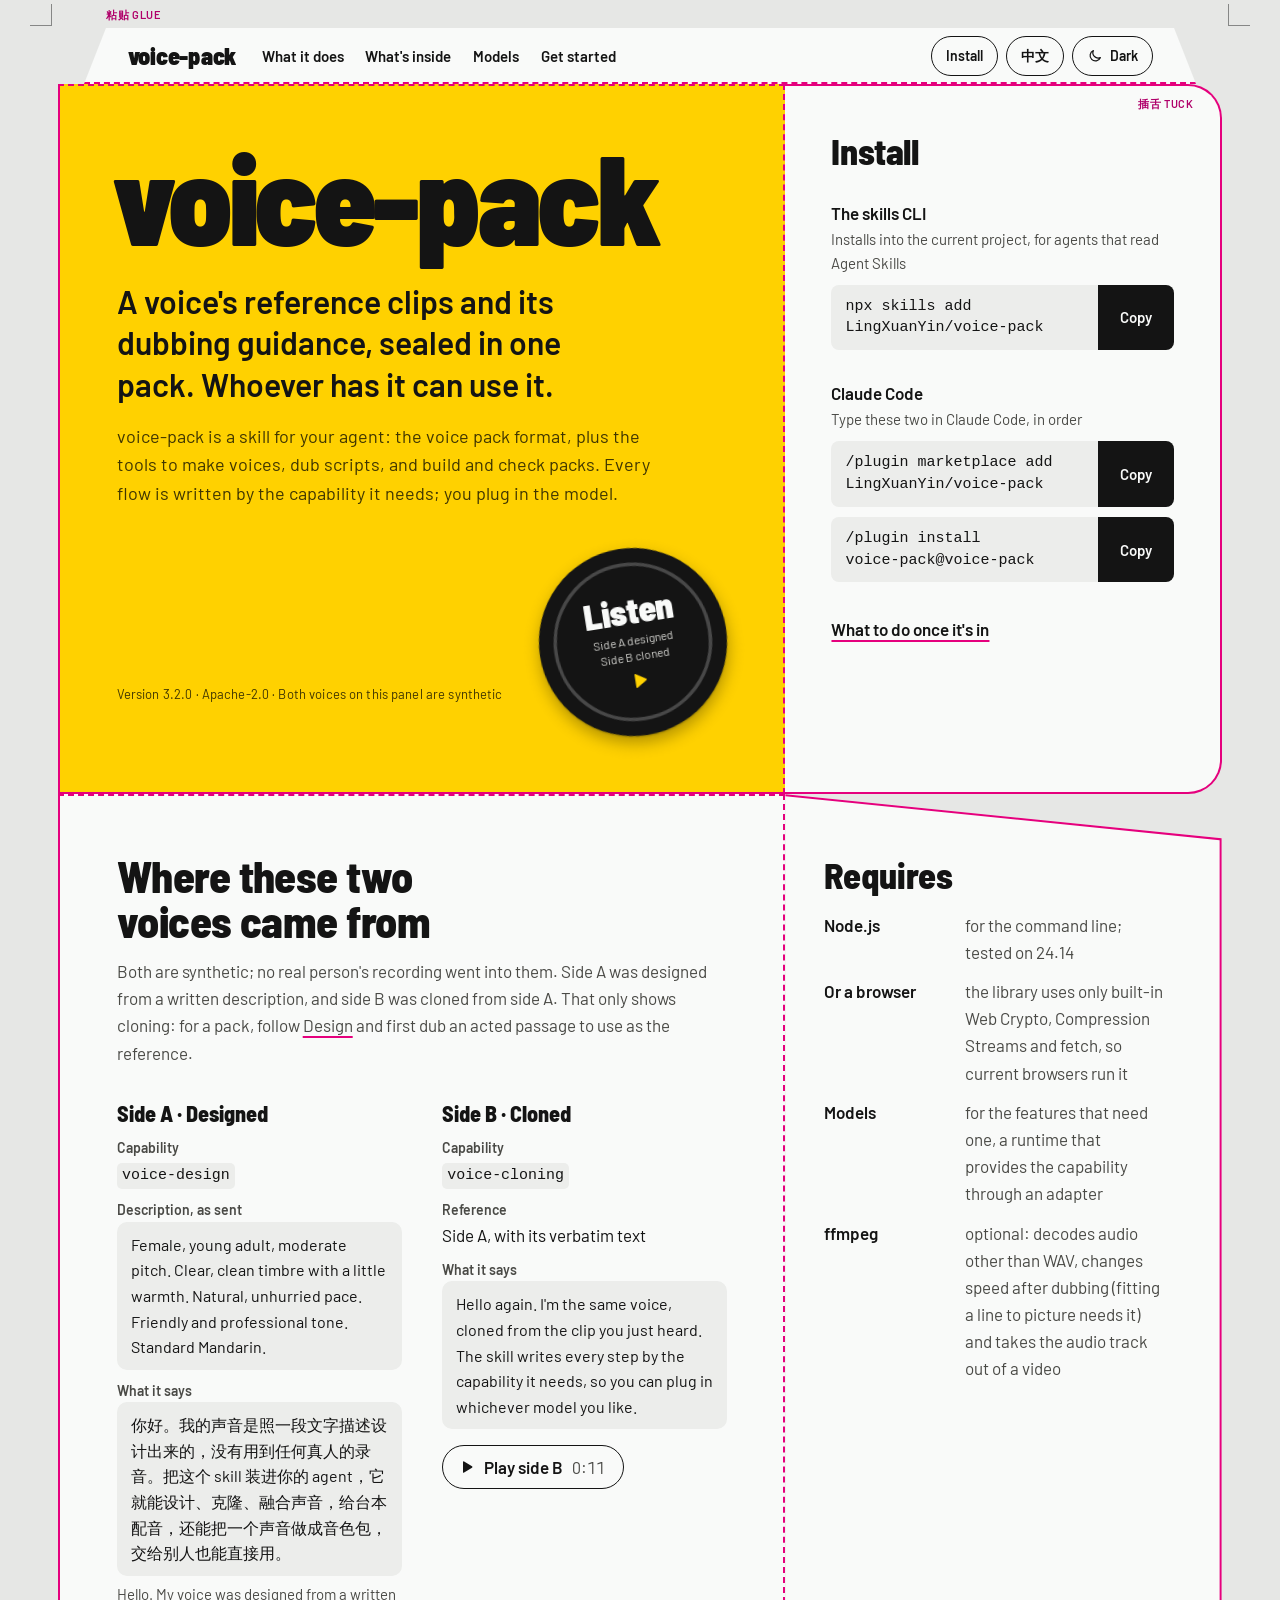
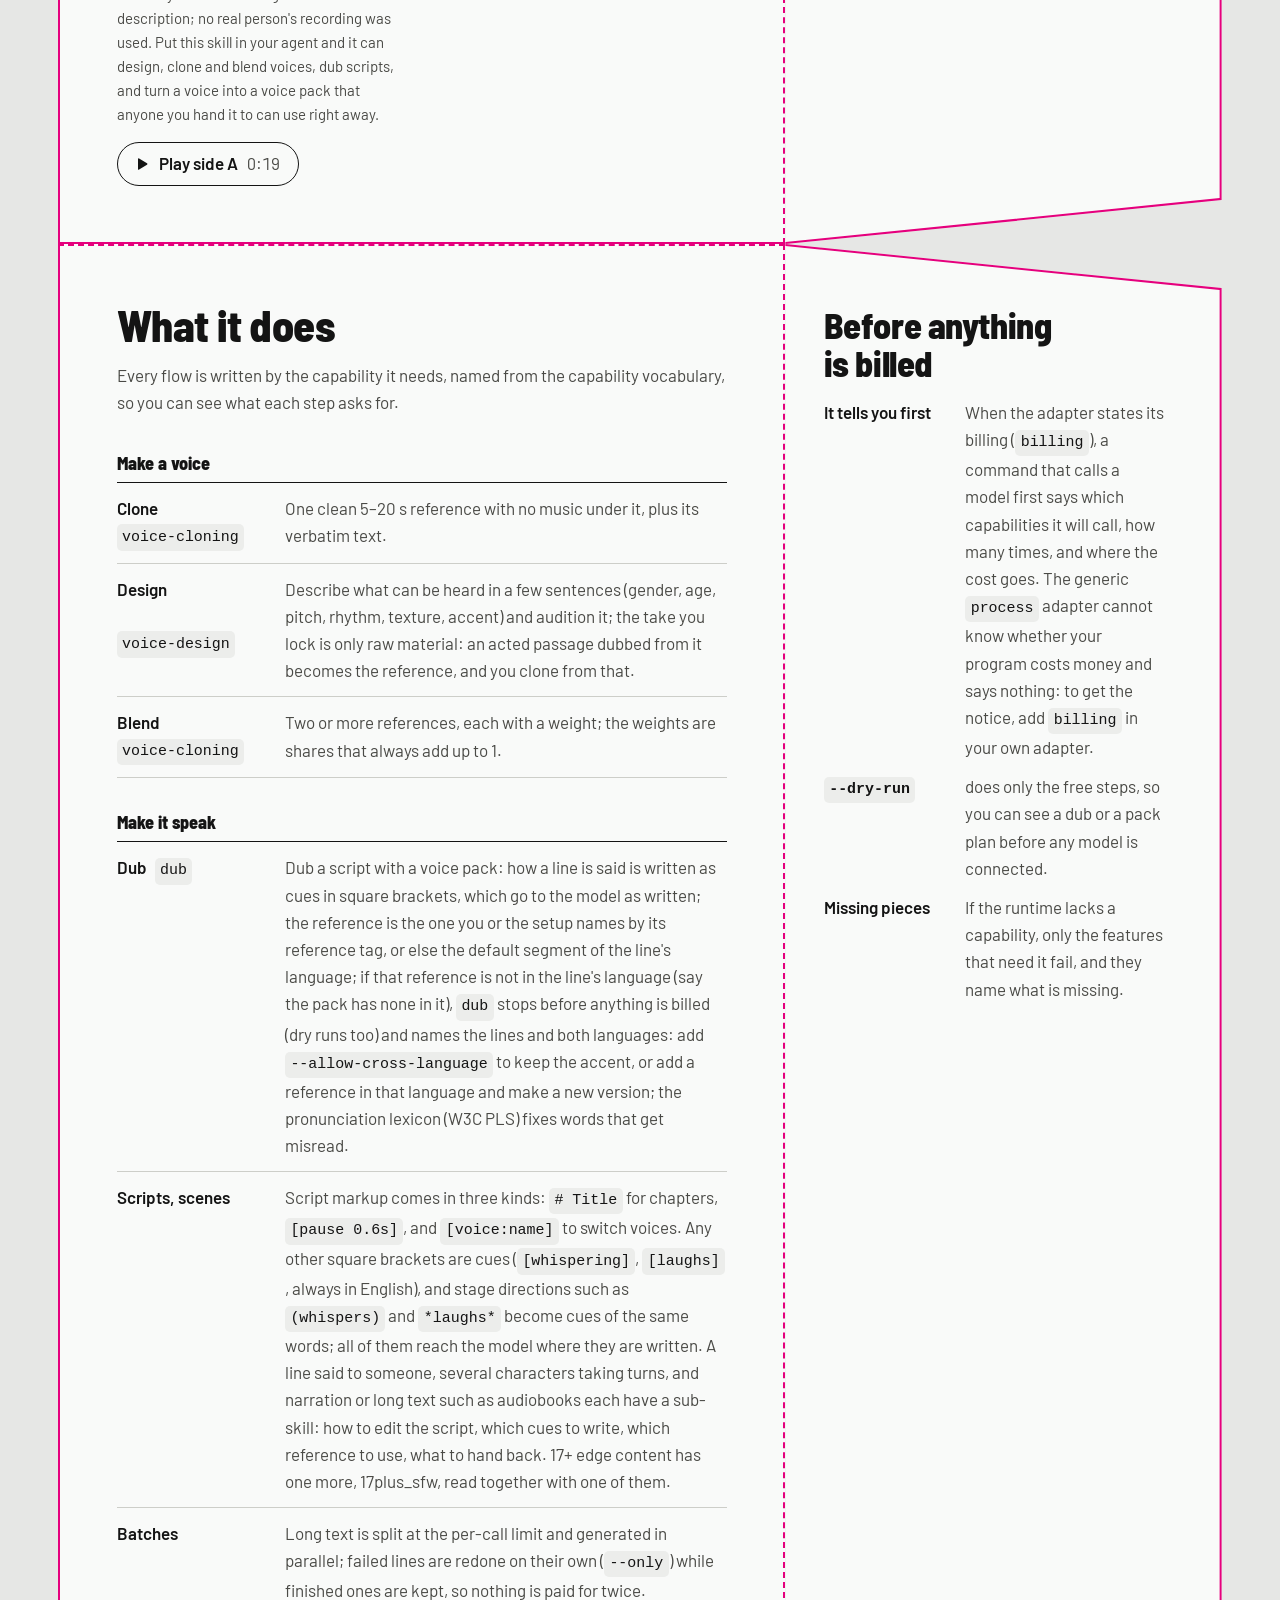
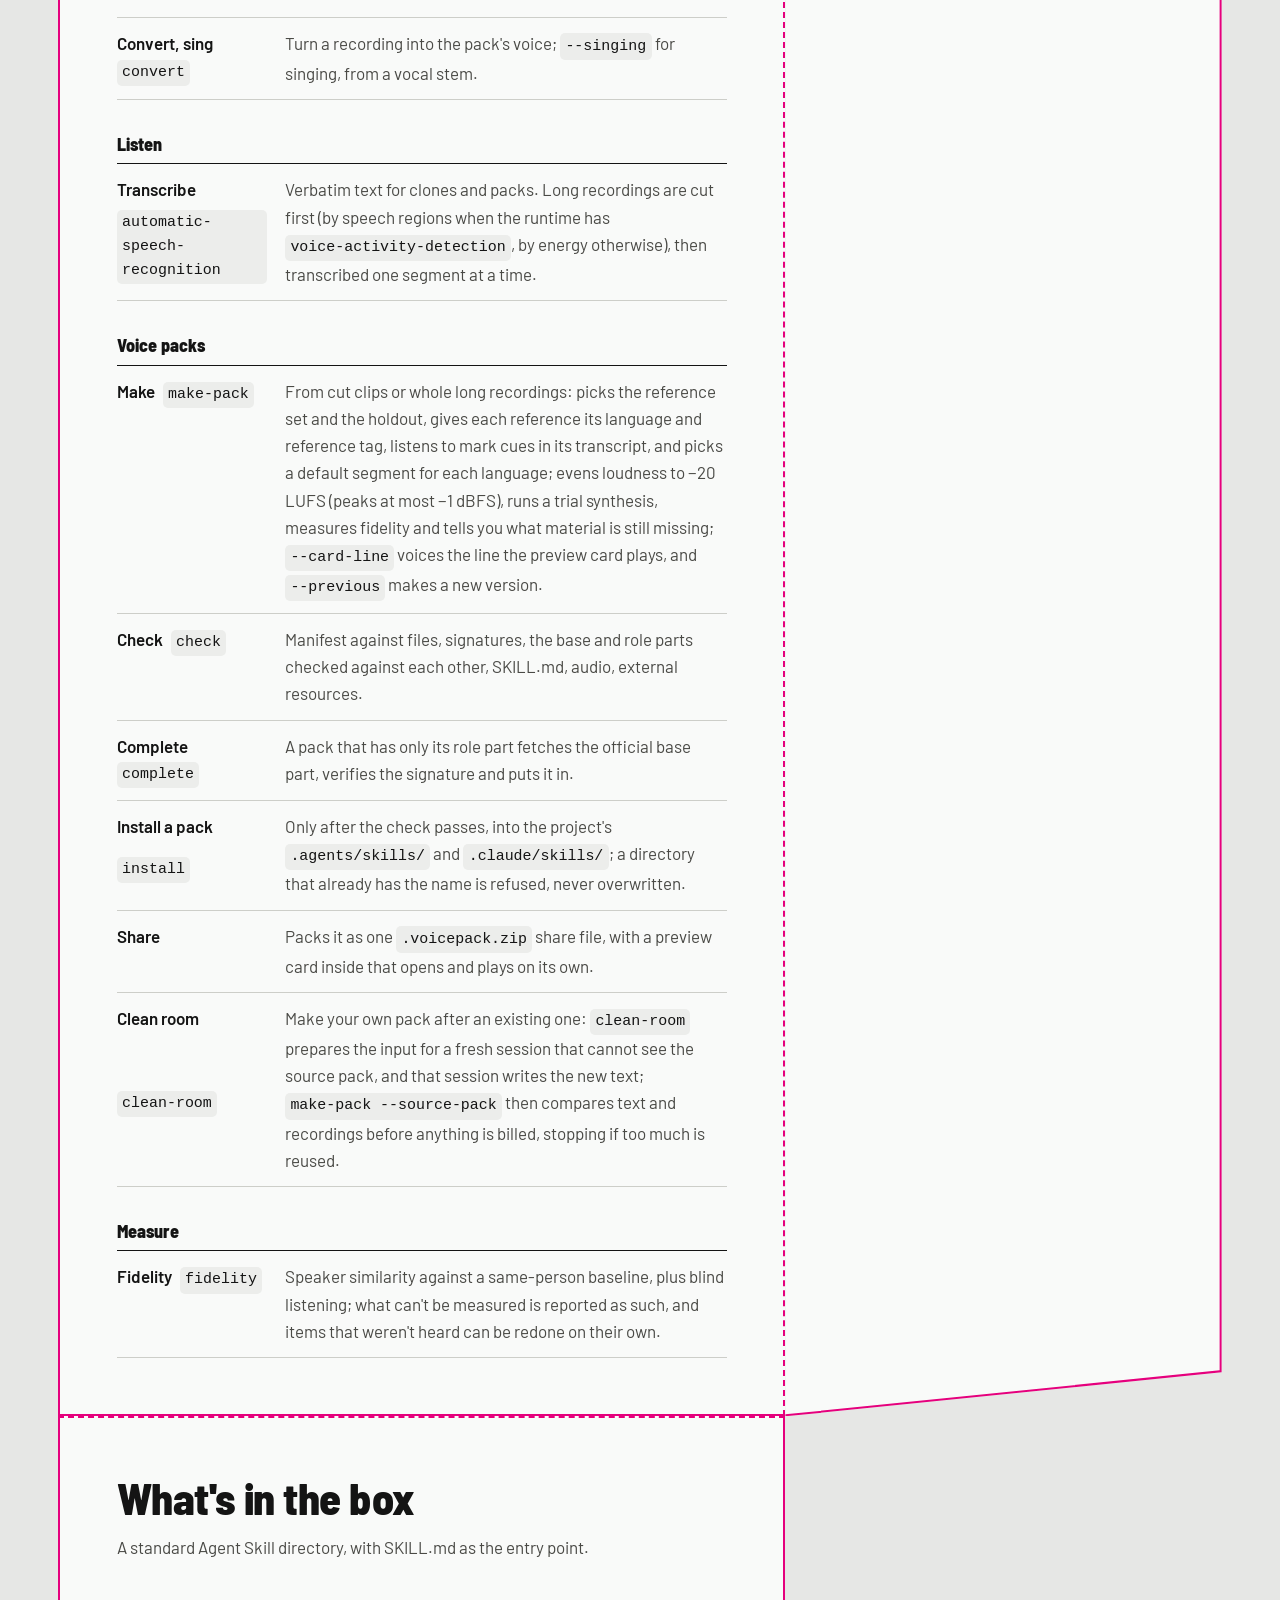
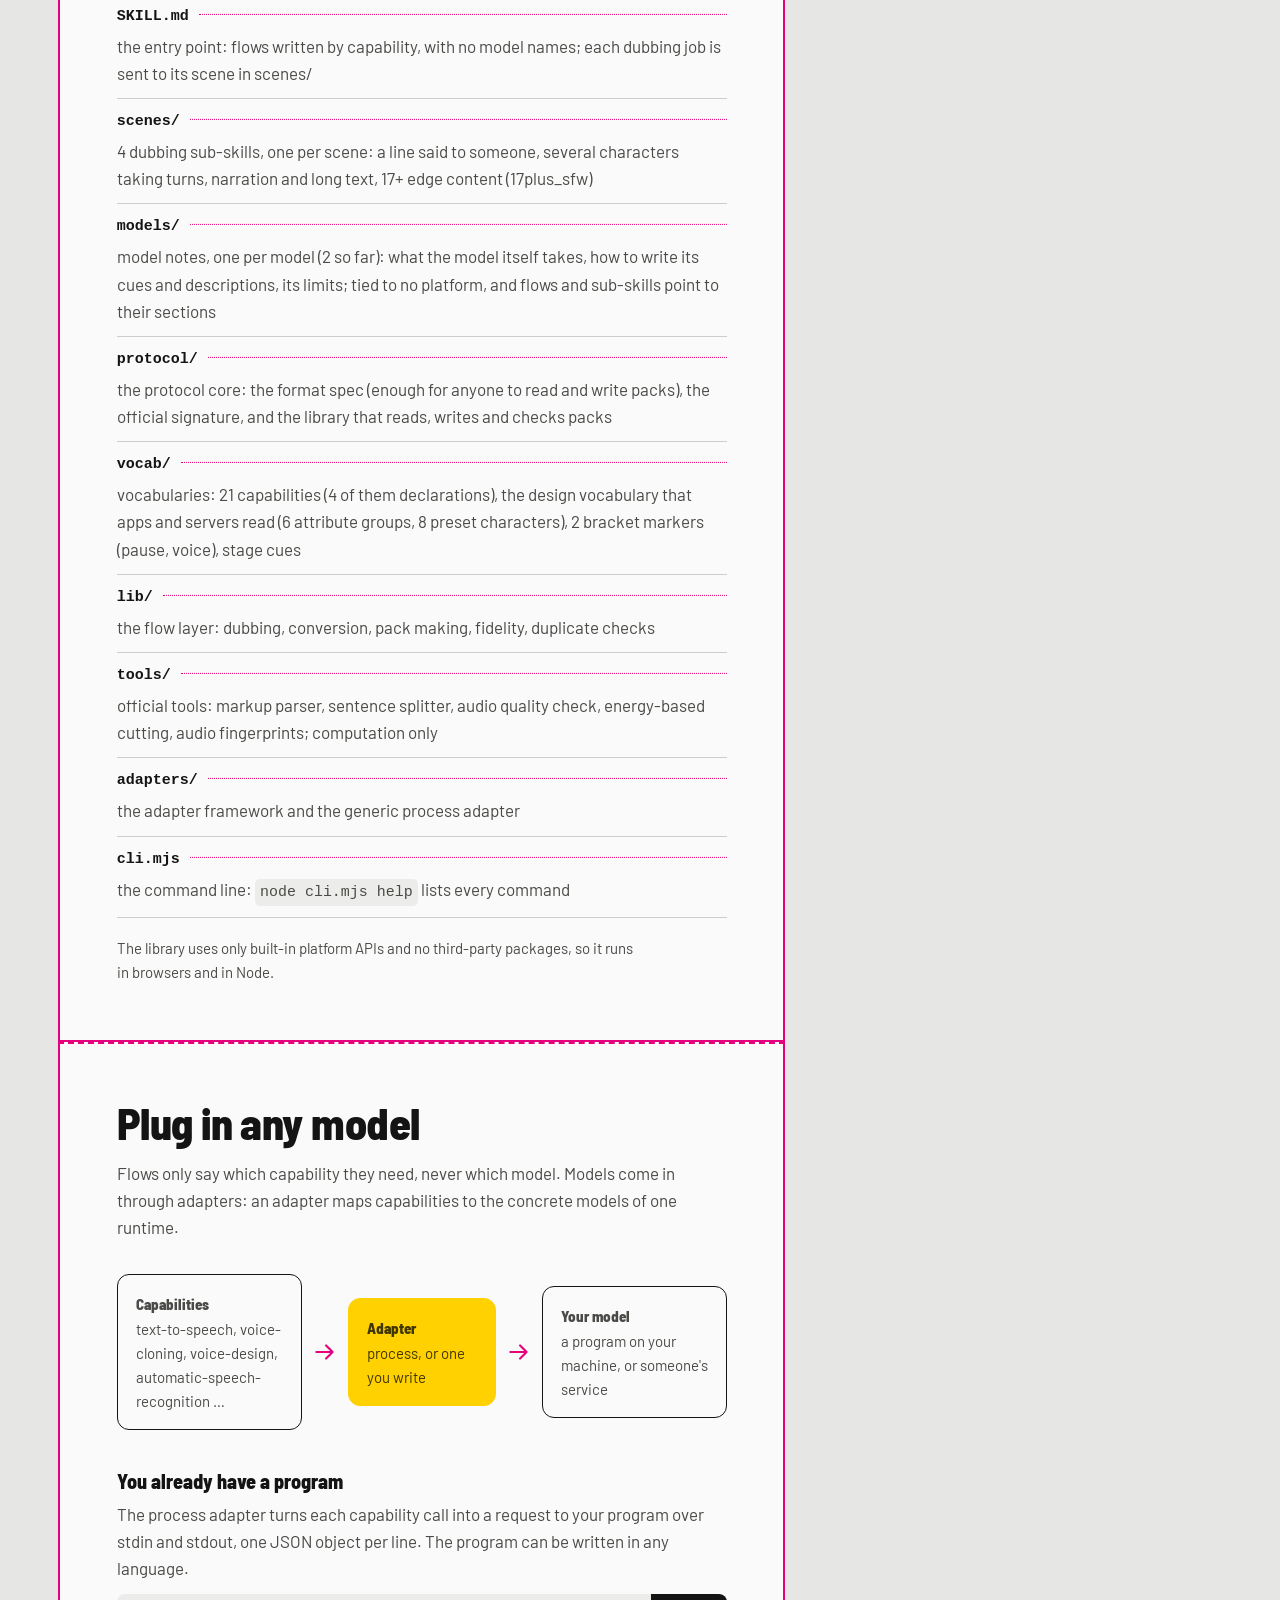
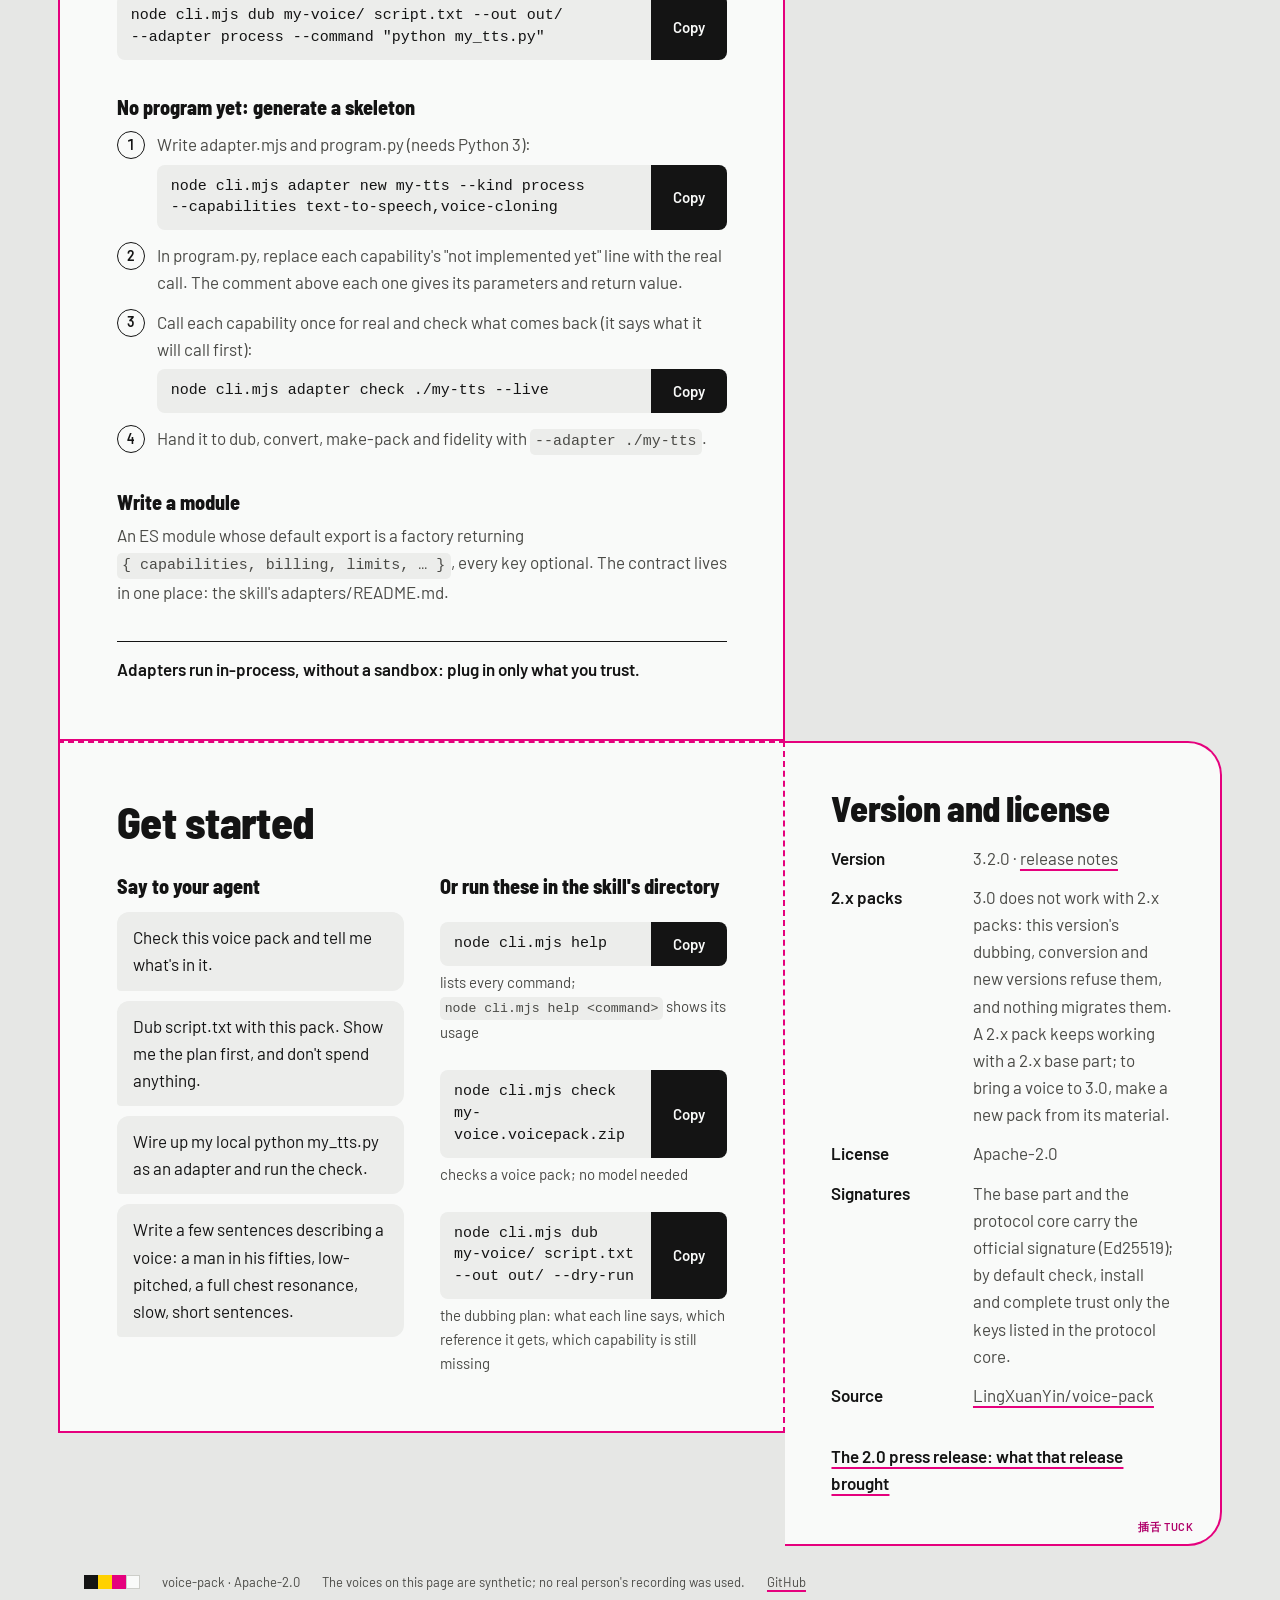
==== commit 445ddcd1: "Pages and releases for voice-pack 3.2.0" ====
--- a/index.html
+++ b/index.html
@@ -56,7 +56,7 @@
       <p class="sub"><span data-l="zh">voice-pack 是给 agent 用的 skill：音色包的格式，和造声音、配音、做包、验包的一整套工具。流程按所需能力写，模型由你接。</span><span data-l="en">voice-pack is a skill for your agent: the voice pack format, plus the tools to make voices, dub scripts, and build and check packs. Every flow is written by the capability it needs; you plug in the model.</span></p>
       <div class="front-foot">
         <div>
-          <p class="print"><span data-l="zh">版本 3.1.0 · Apache-2.0 · 这一面的两段声音都是合成的</span><span data-l="en">Version 3.1.0 · Apache-2.0 · Both voices on this panel are synthetic</span></p>
+          <p class="print"><span data-l="zh">版本 3.2.0 · Apache-2.0 · 这一面的两段声音都是合成的</span><span data-l="en">Version 3.2.0 · Apache-2.0 · Both voices on this panel are synthetic</span></p>
           <p class="player-status" data-player-status aria-live="polite"></p>
         </div>
         <div class="sticker" data-sticker data-state="idle" data-side="a">
@@ -278,7 +278,7 @@
       <span class="die-label die-label--foot" aria-hidden="true">插舌 TUCK</span>
       <h2 id="facts-title"><span data-l="zh">版本和许可</span><span data-l="en">Version and license</span></h2>
       <dl class="facts">
-        <div><dt><span data-l="zh">版本</span><span data-l="en">Version</span></dt><dd>3.1.0 · <a href="https://github.com/LingXuanYin/voice-pack/blob/main/skills/voice-pack/CHANGELOG.md"><span data-l="zh">发布说明</span><span data-l="en">release notes</span></a></dd></div>
+        <div><dt><span data-l="zh">版本</span><span data-l="en">Version</span></dt><dd>3.2.0 · <a href="https://github.com/LingXuanYin/voice-pack/blob/main/skills/voice-pack/CHANGELOG.md"><span data-l="zh">发布说明</span><span data-l="en">release notes</span></a></dd></div>
         <div><dt><span data-l="zh">2.x 的包</span><span data-l="en">2.x packs</span></dt><dd><span data-l="zh">3.0 和 2.x 不兼容：这一版配音、变声、发新版本都不收 2.x 的包，也不迁移。2.x 的包用 2.x 的基础部分照旧能用；要带到 3.0，用它的素材做一个新包。</span><span data-l="en">3.0 does not work with 2.x packs: this version's dubbing, conversion and new versions refuse them, and nothing migrates them. A 2.x pack keeps working with a 2.x base part; to bring a voice to 3.0, make a new pack from its material.</span></dd></div>
         <div><dt><span data-l="zh">许可</span><span data-l="en">License</span></dt><dd>Apache-2.0</dd></div>
         <div><dt><span data-l="zh">签名</span><span data-l="en">Signatures</span></dt><dd><span data-l="zh">基础部分和协议核心带官方签名（Ed25519）；check、install、complete 默认只认协议核心里列出的公钥。</span><span data-l="en">The base part and the protocol core carry the official signature (Ed25519); by default check, install and complete trust only the keys listed in the protocol core.</span></dd></div>
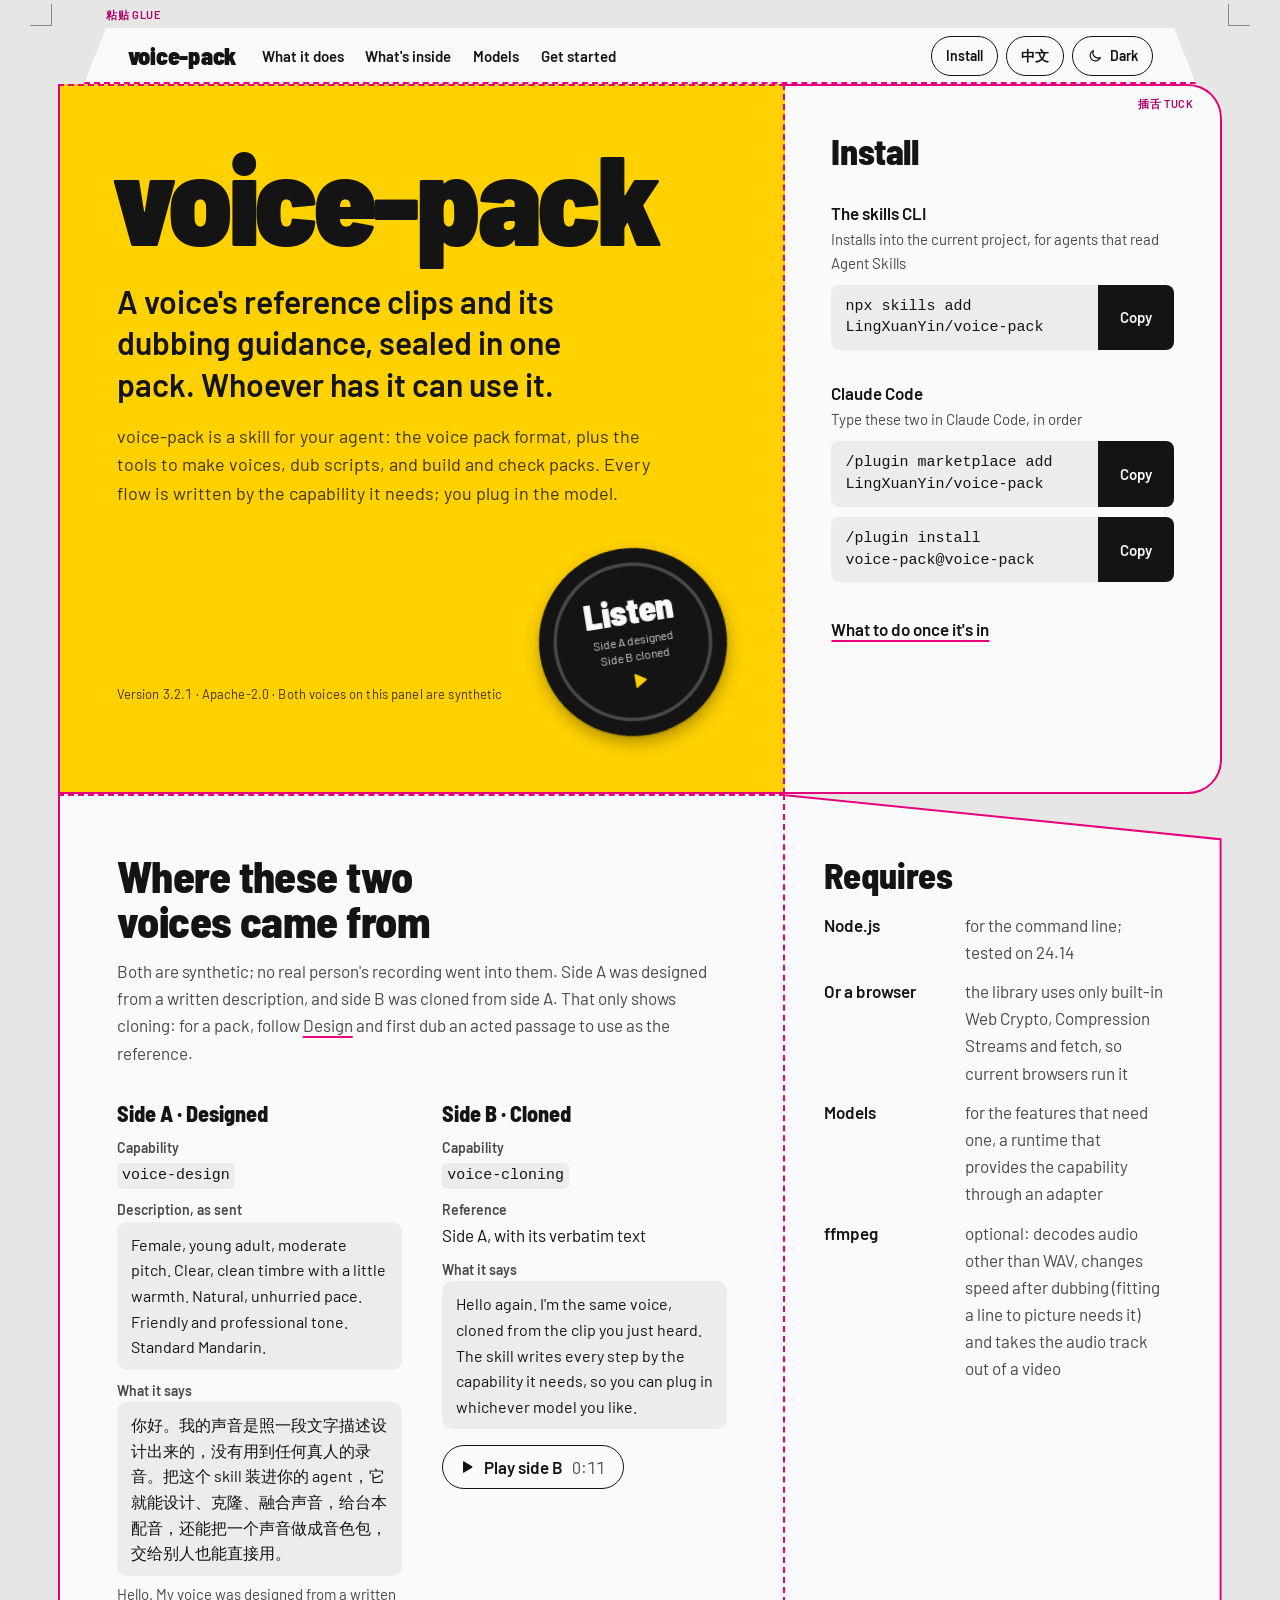
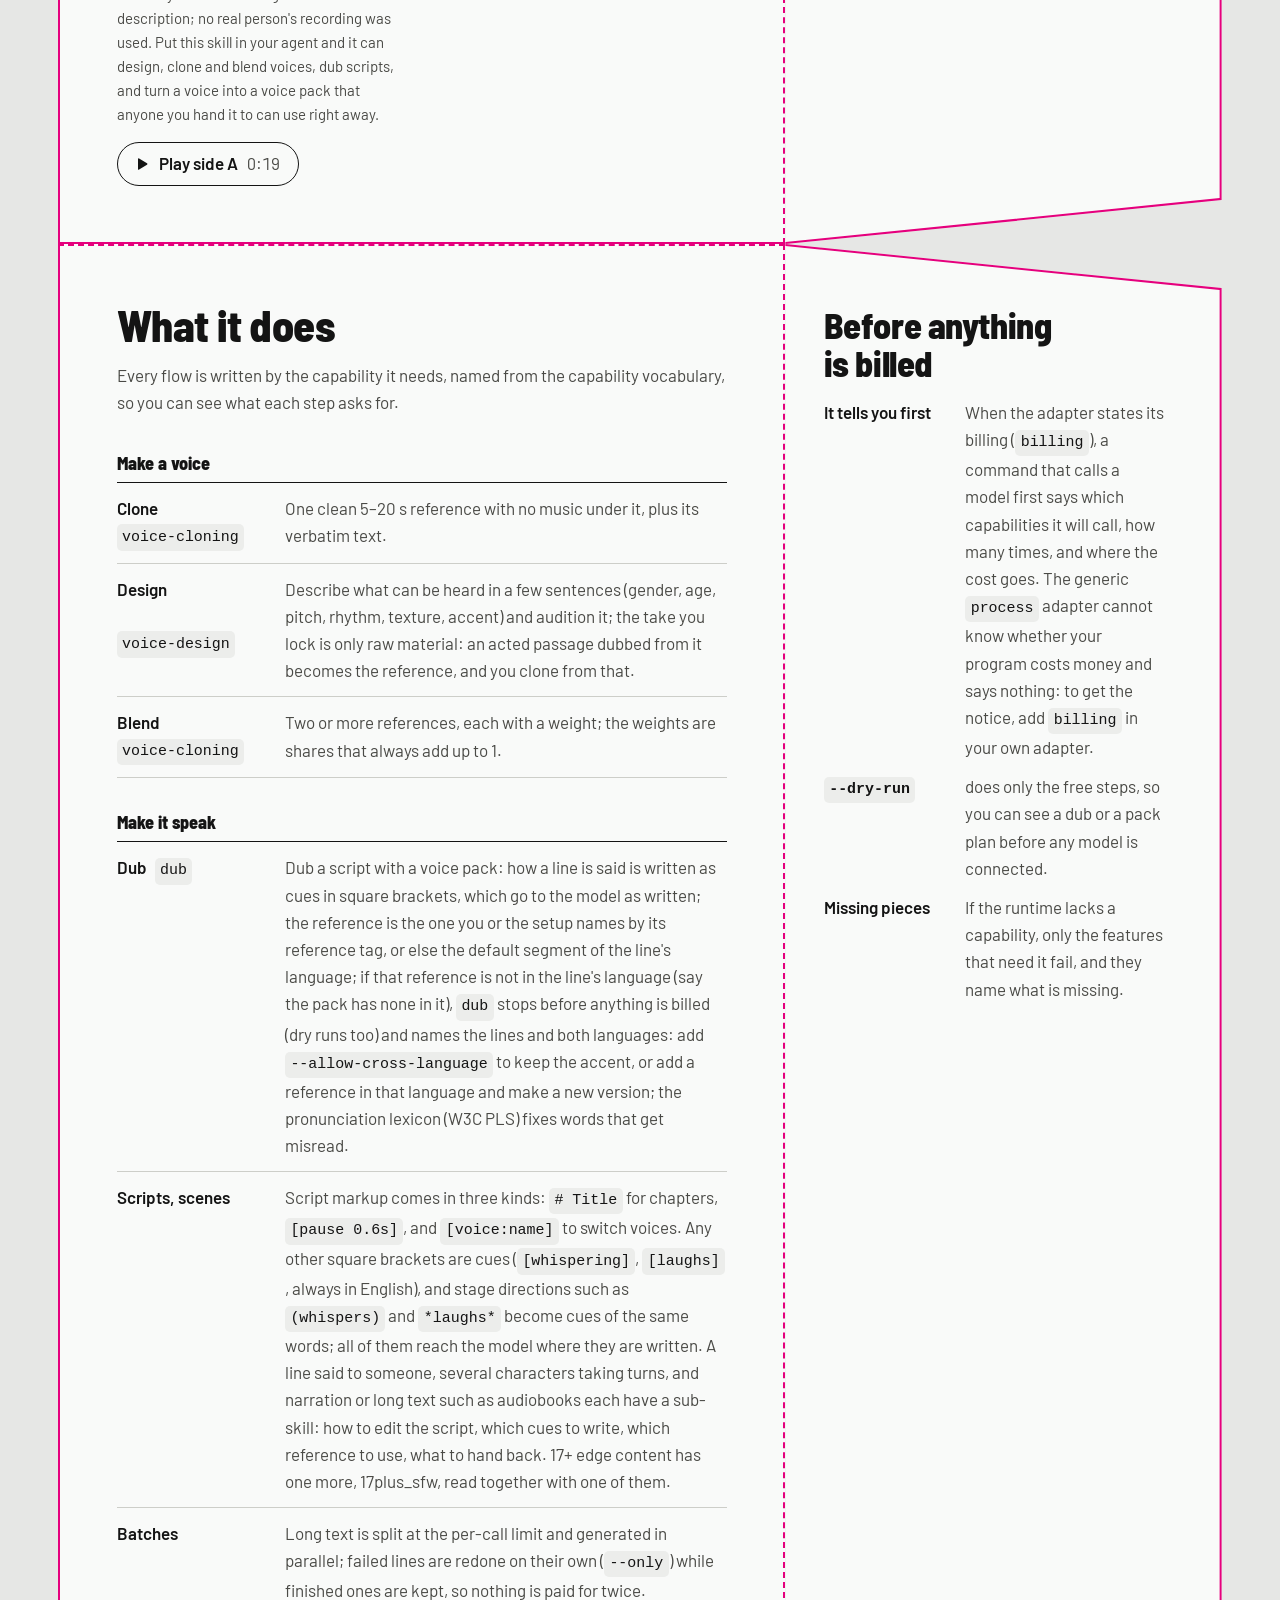
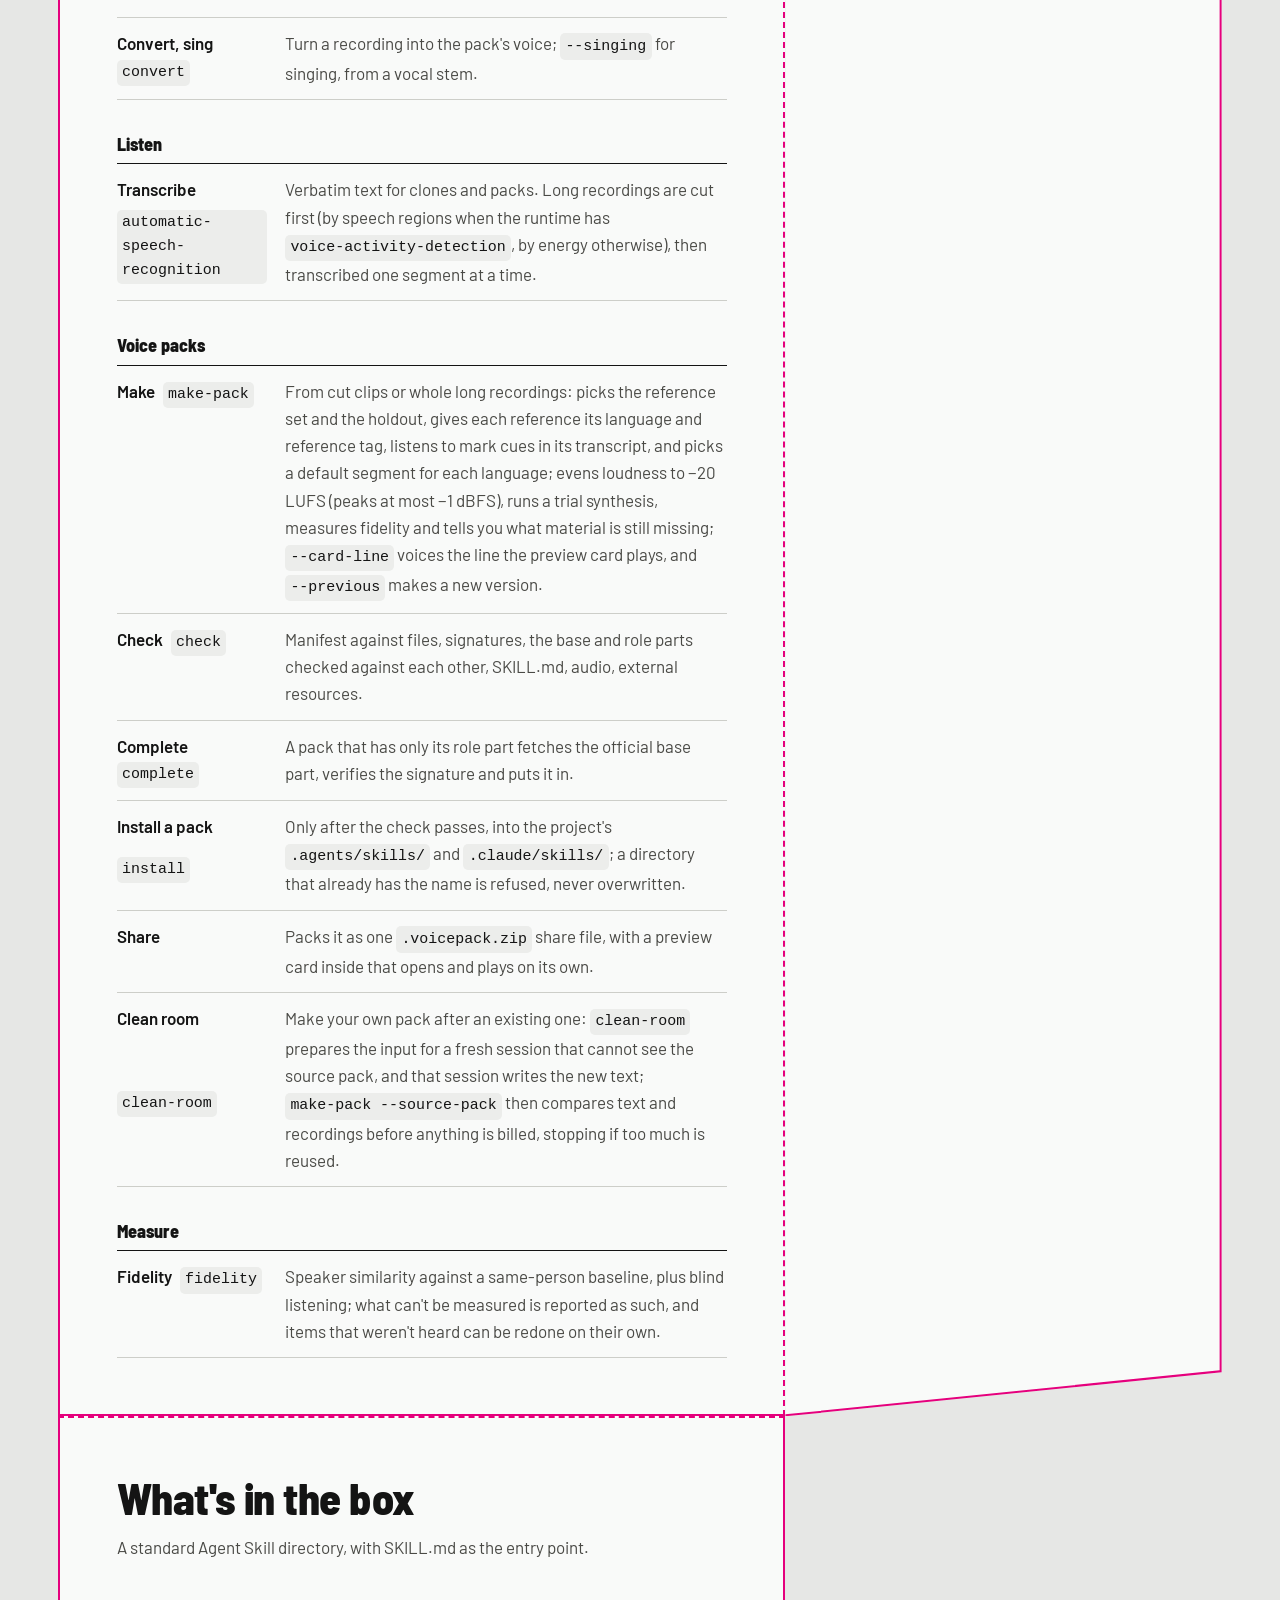
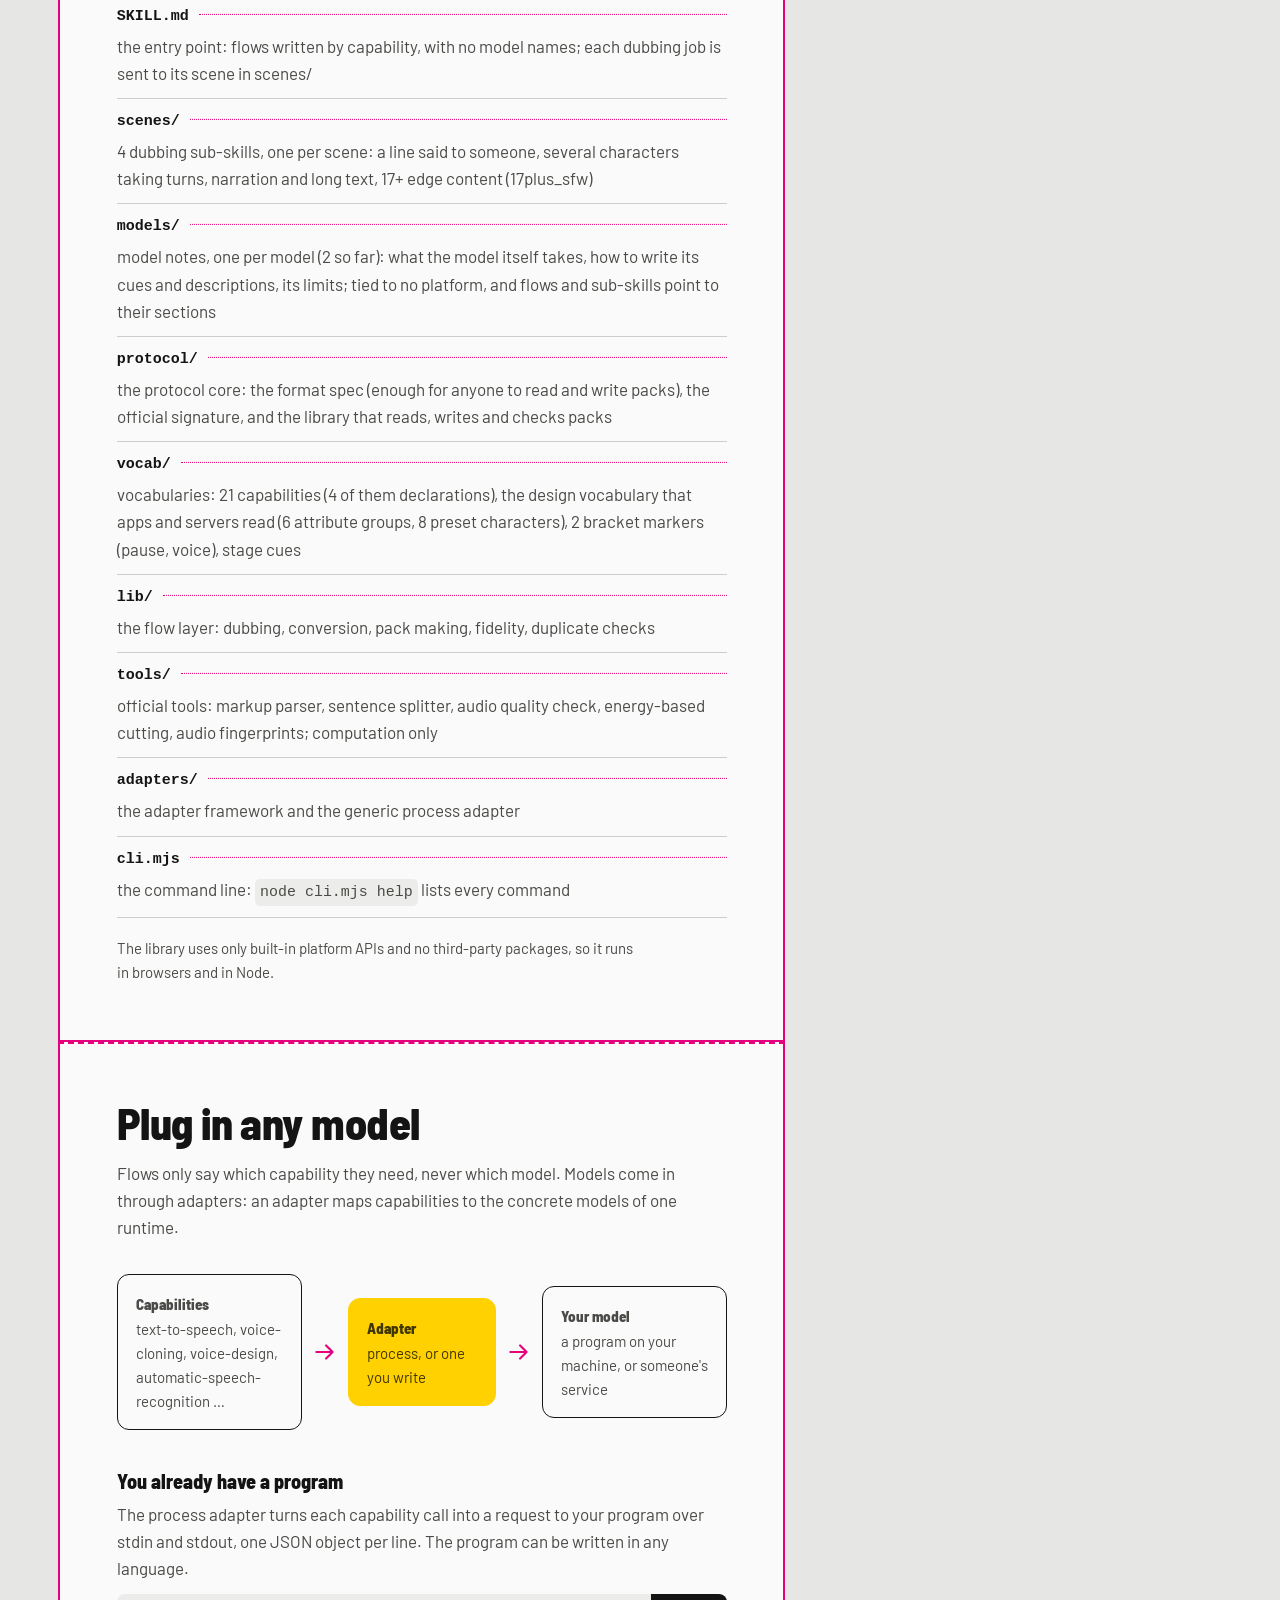
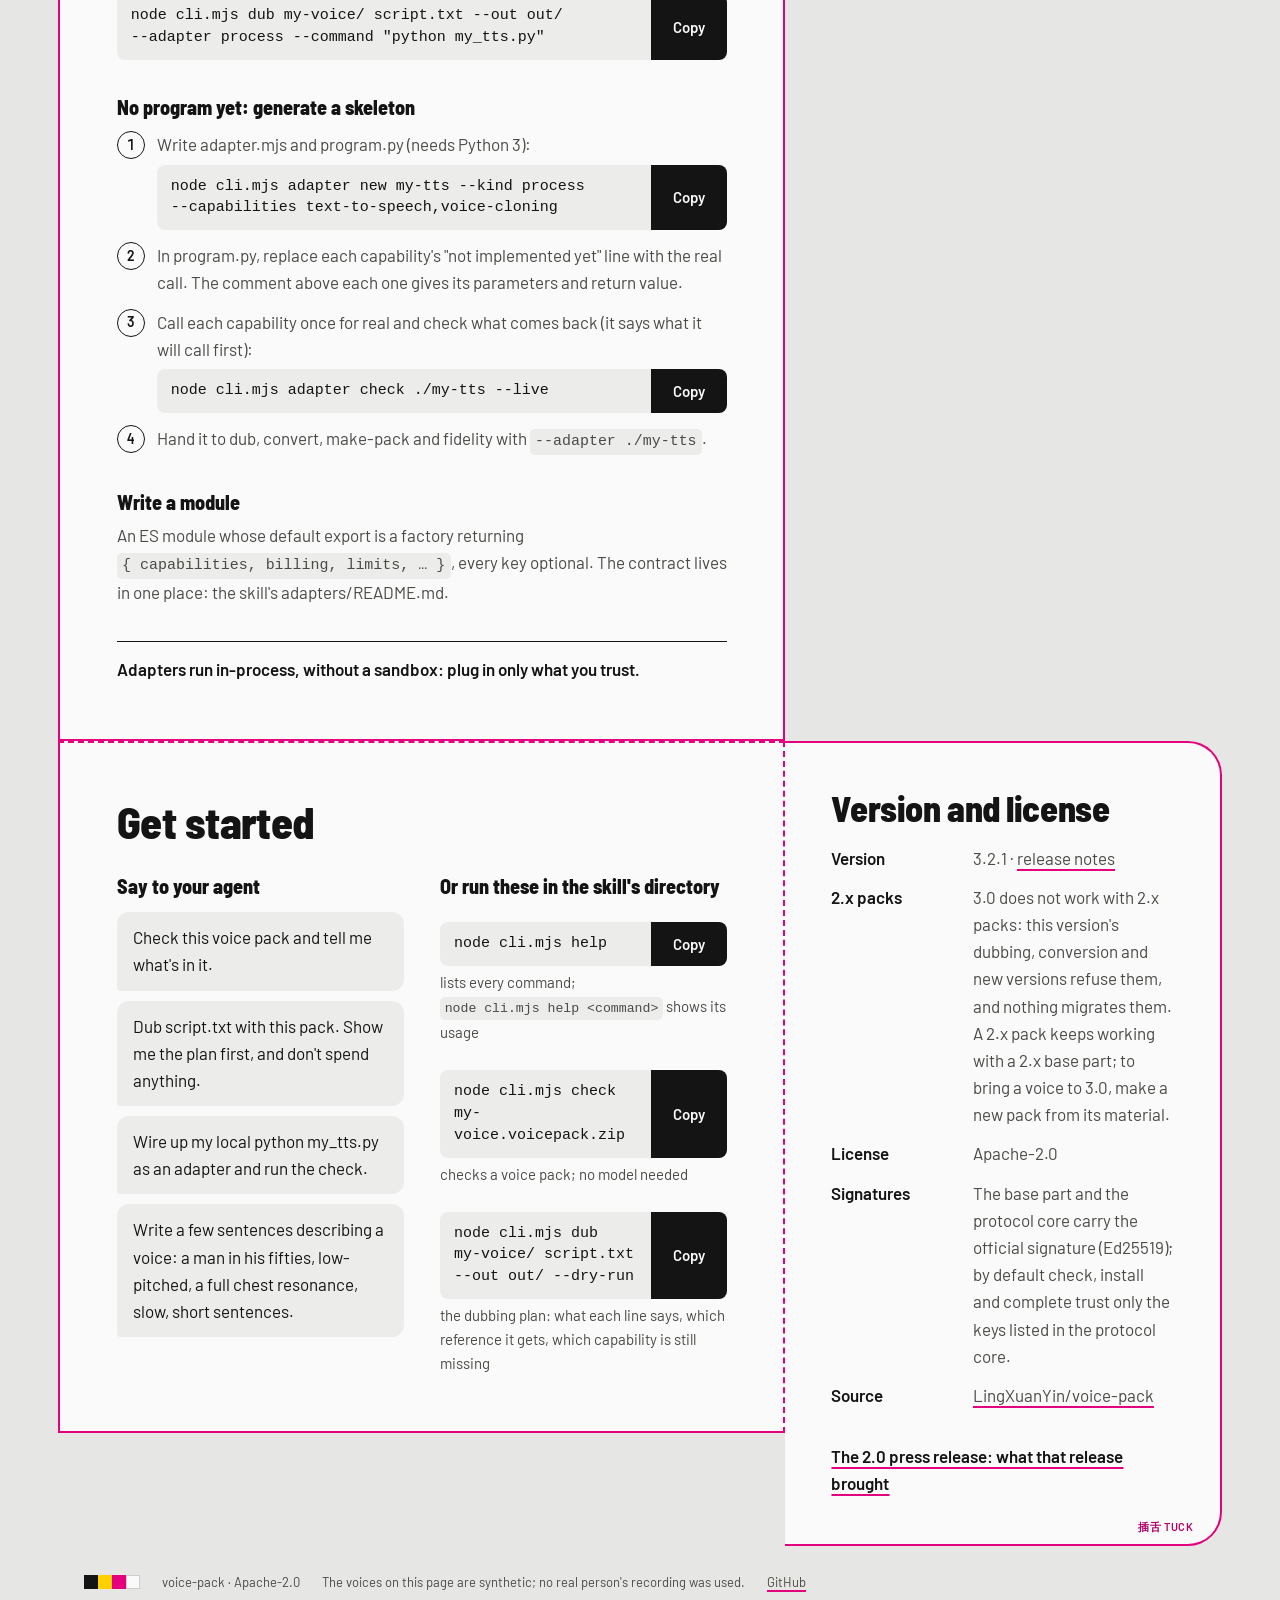
==== commit c2155cfb: "Pages and releases for voice-pack 3.2.1" ====
--- a/index.html
+++ b/index.html
@@ -56,7 +56,7 @@
       <p class="sub"><span data-l="zh">voice-pack 是给 agent 用的 skill：音色包的格式，和造声音、配音、做包、验包的一整套工具。流程按所需能力写，模型由你接。</span><span data-l="en">voice-pack is a skill for your agent: the voice pack format, plus the tools to make voices, dub scripts, and build and check packs. Every flow is written by the capability it needs; you plug in the model.</span></p>
       <div class="front-foot">
         <div>
-          <p class="print"><span data-l="zh">版本 3.2.0 · Apache-2.0 · 这一面的两段声音都是合成的</span><span data-l="en">Version 3.2.0 · Apache-2.0 · Both voices on this panel are synthetic</span></p>
+          <p class="print"><span data-l="zh">版本 3.2.1 · Apache-2.0 · 这一面的两段声音都是合成的</span><span data-l="en">Version 3.2.1 · Apache-2.0 · Both voices on this panel are synthetic</span></p>
           <p class="player-status" data-player-status aria-live="polite"></p>
         </div>
         <div class="sticker" data-sticker data-state="idle" data-side="a">
@@ -278,7 +278,7 @@
       <span class="die-label die-label--foot" aria-hidden="true">插舌 TUCK</span>
       <h2 id="facts-title"><span data-l="zh">版本和许可</span><span data-l="en">Version and license</span></h2>
       <dl class="facts">
-        <div><dt><span data-l="zh">版本</span><span data-l="en">Version</span></dt><dd>3.2.0 · <a href="https://github.com/LingXuanYin/voice-pack/blob/main/skills/voice-pack/CHANGELOG.md"><span data-l="zh">发布说明</span><span data-l="en">release notes</span></a></dd></div>
+        <div><dt><span data-l="zh">版本</span><span data-l="en">Version</span></dt><dd>3.2.1 · <a href="https://github.com/LingXuanYin/voice-pack/blob/main/skills/voice-pack/CHANGELOG.md"><span data-l="zh">发布说明</span><span data-l="en">release notes</span></a></dd></div>
         <div><dt><span data-l="zh">2.x 的包</span><span data-l="en">2.x packs</span></dt><dd><span data-l="zh">3.0 和 2.x 不兼容：这一版配音、变声、发新版本都不收 2.x 的包，也不迁移。2.x 的包用 2.x 的基础部分照旧能用；要带到 3.0，用它的素材做一个新包。</span><span data-l="en">3.0 does not work with 2.x packs: this version's dubbing, conversion and new versions refuse them, and nothing migrates them. A 2.x pack keeps working with a 2.x base part; to bring a voice to 3.0, make a new pack from its material.</span></dd></div>
         <div><dt><span data-l="zh">许可</span><span data-l="en">License</span></dt><dd>Apache-2.0</dd></div>
         <div><dt><span data-l="zh">签名</span><span data-l="en">Signatures</span></dt><dd><span data-l="zh">基础部分和协议核心带官方签名（Ed25519）；check、install、complete 默认只认协议核心里列出的公钥。</span><span data-l="en">The base part and the protocol core carry the official signature (Ed25519); by default check, install and complete trust only the keys listed in the protocol core.</span></dd></div>
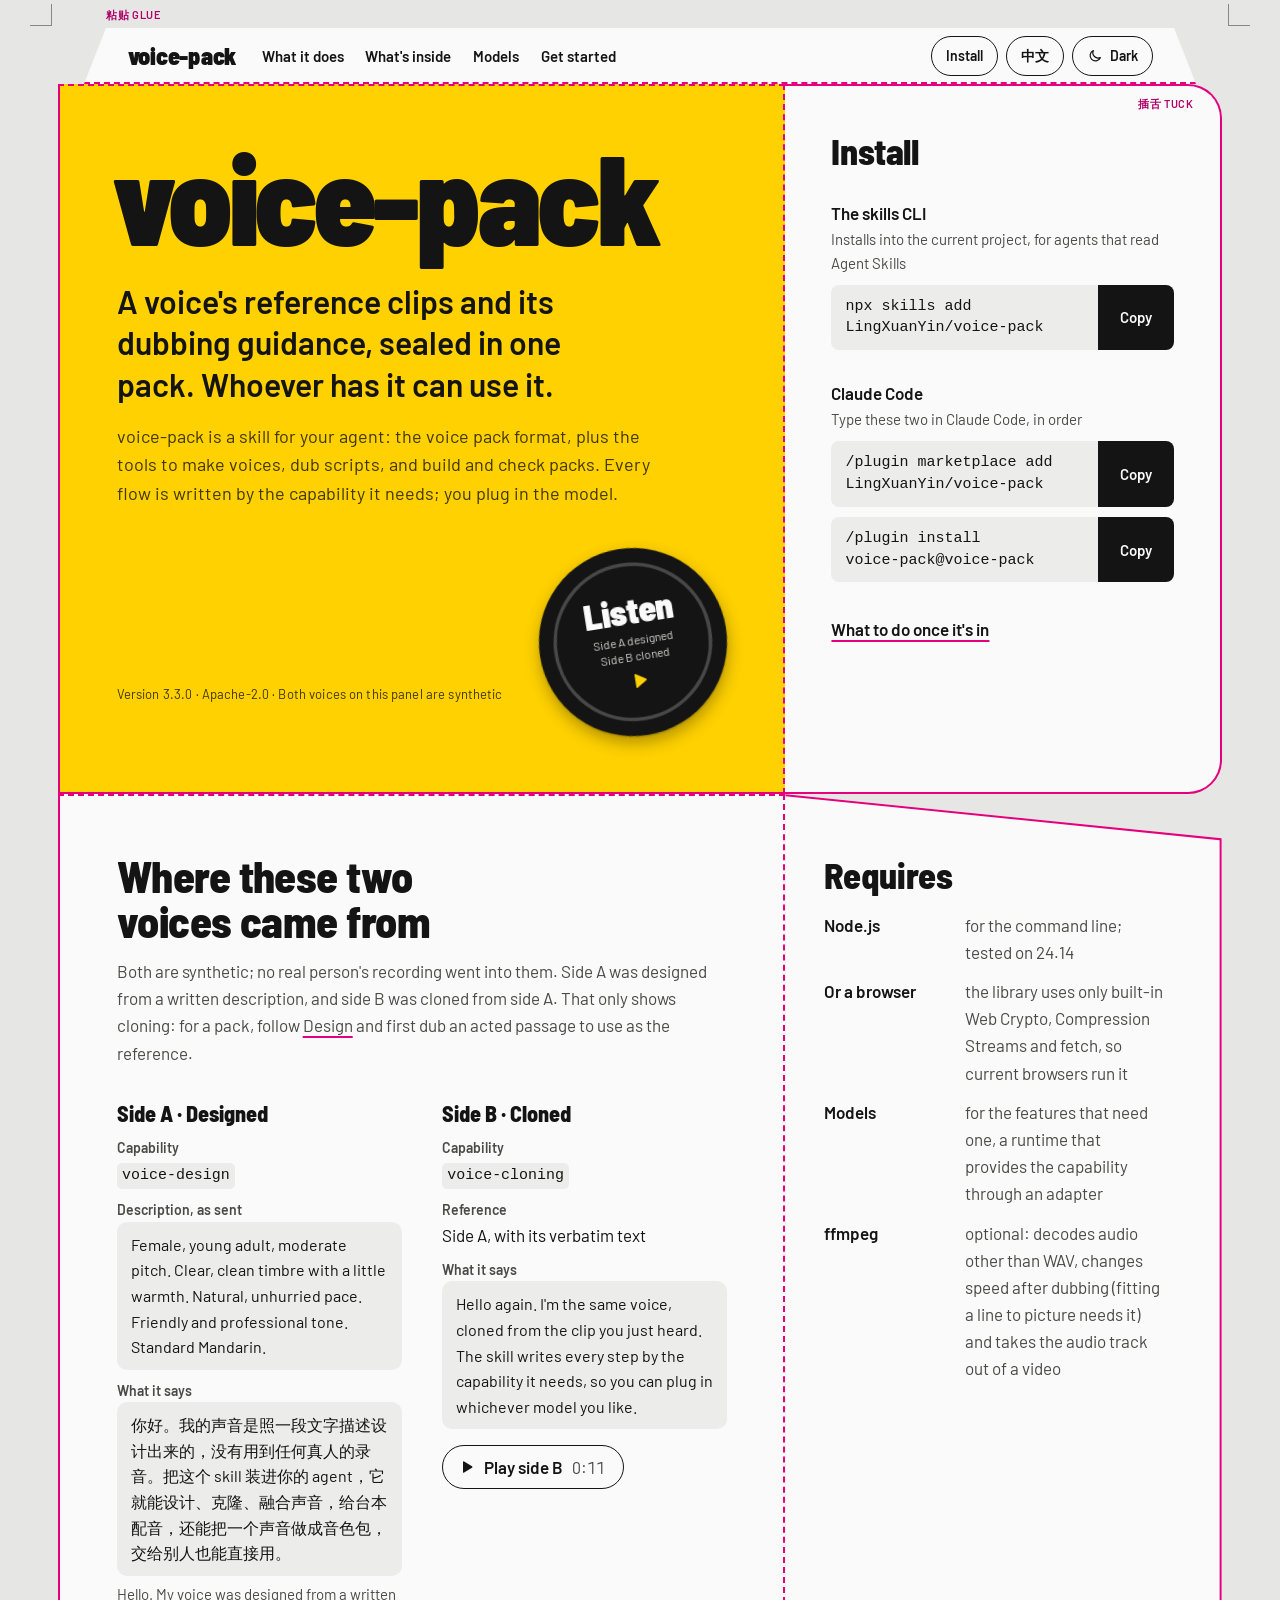
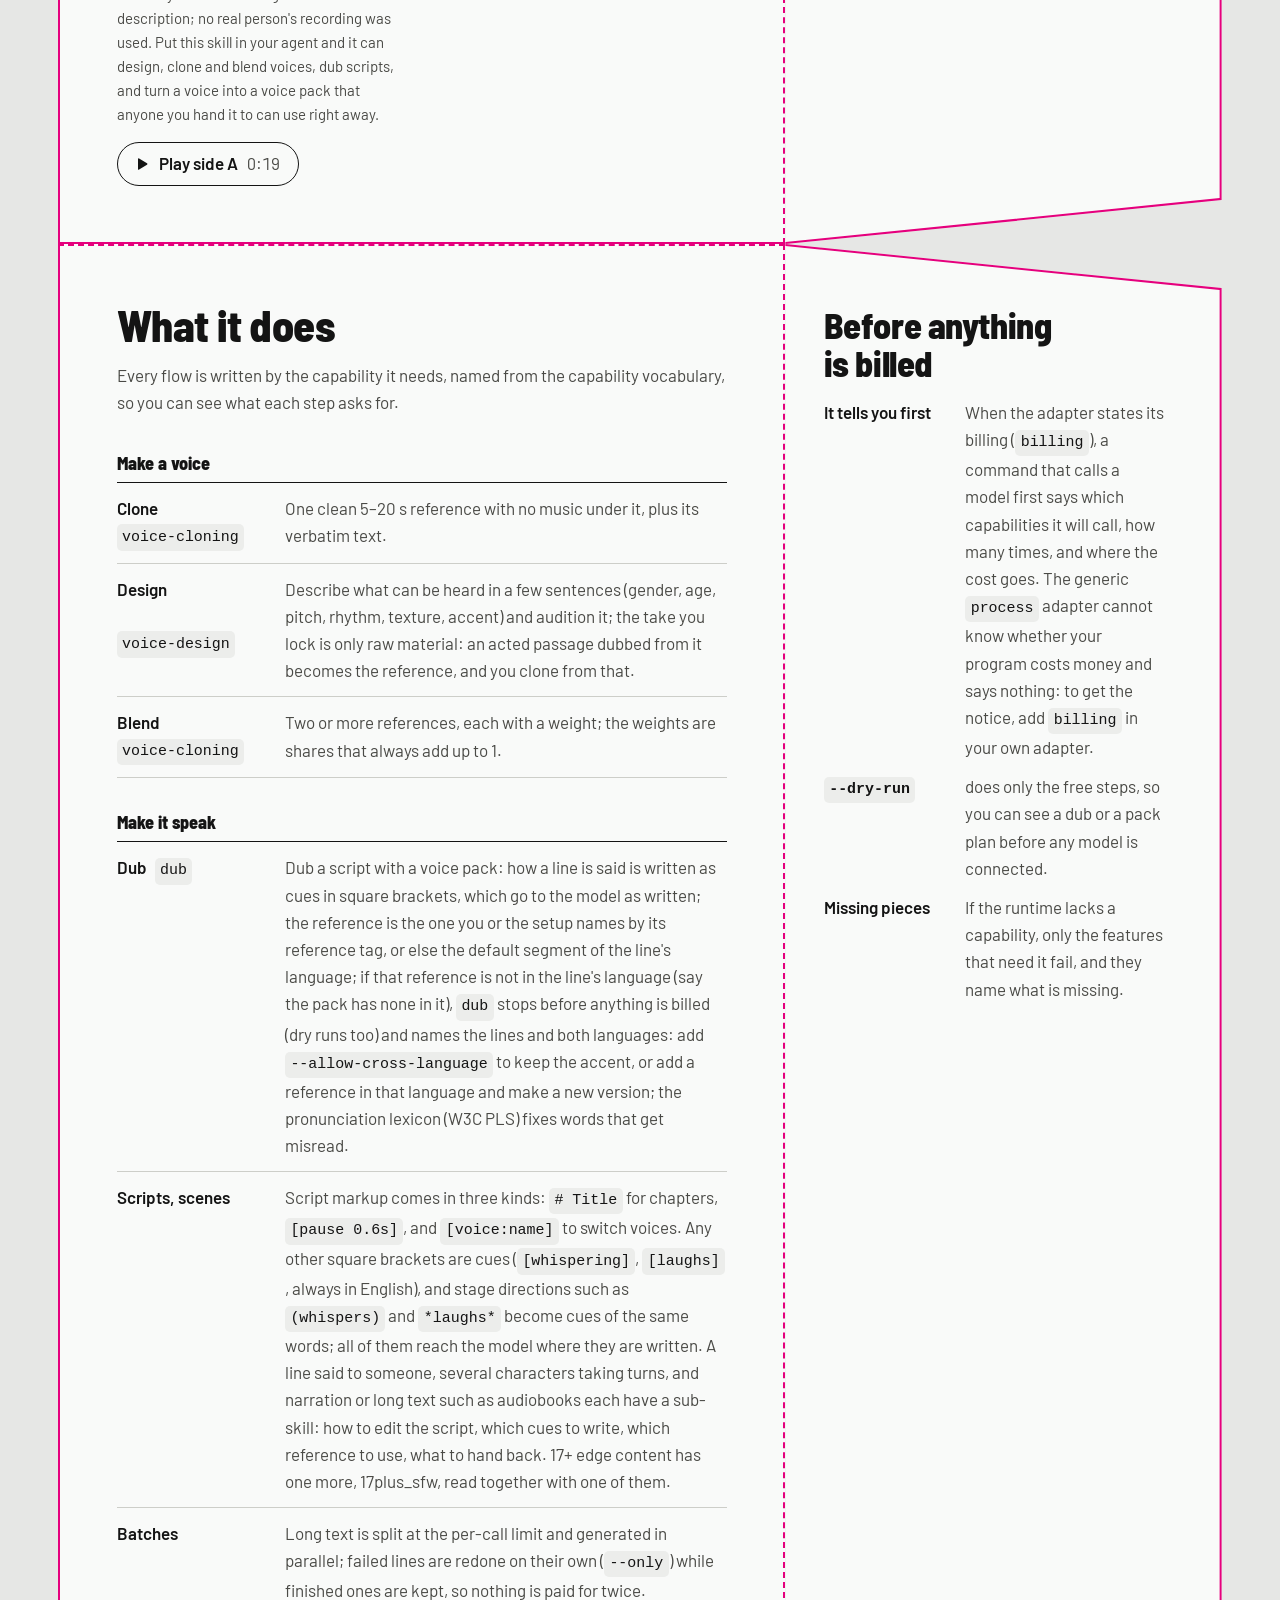
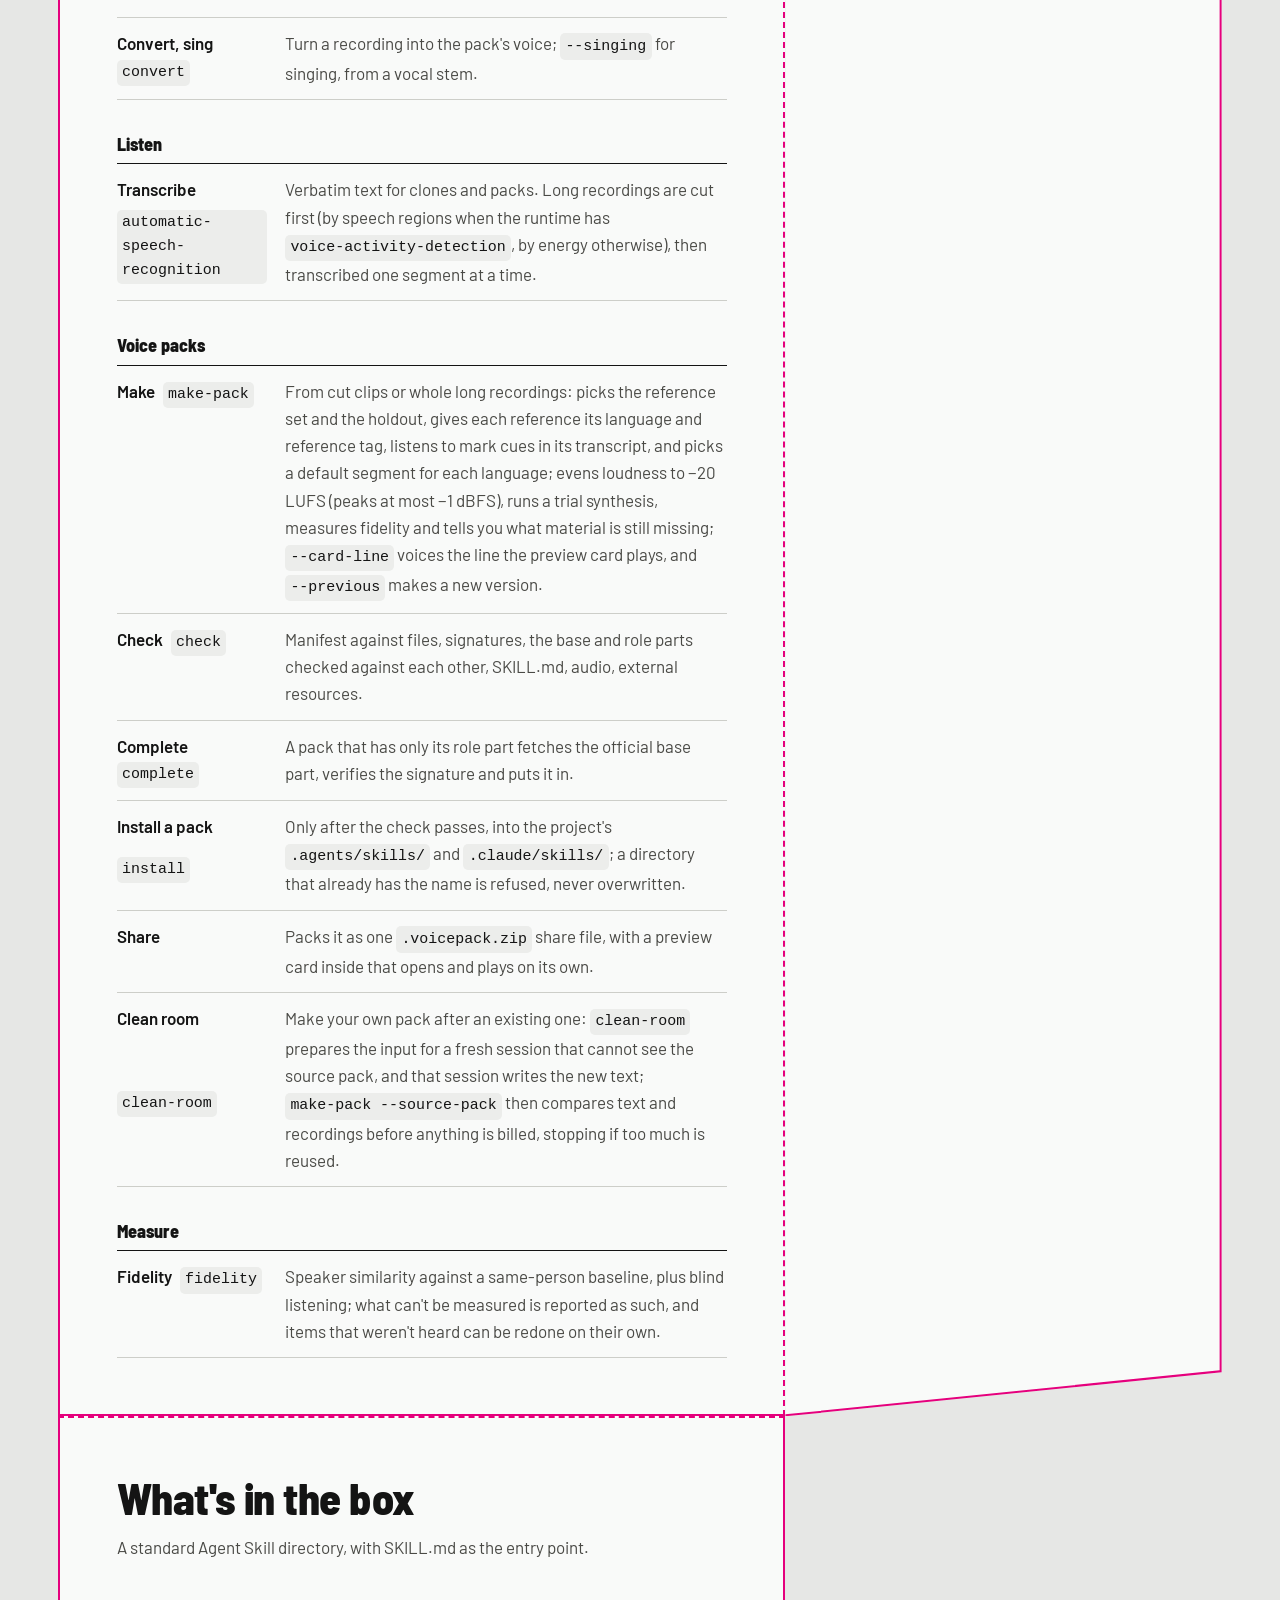
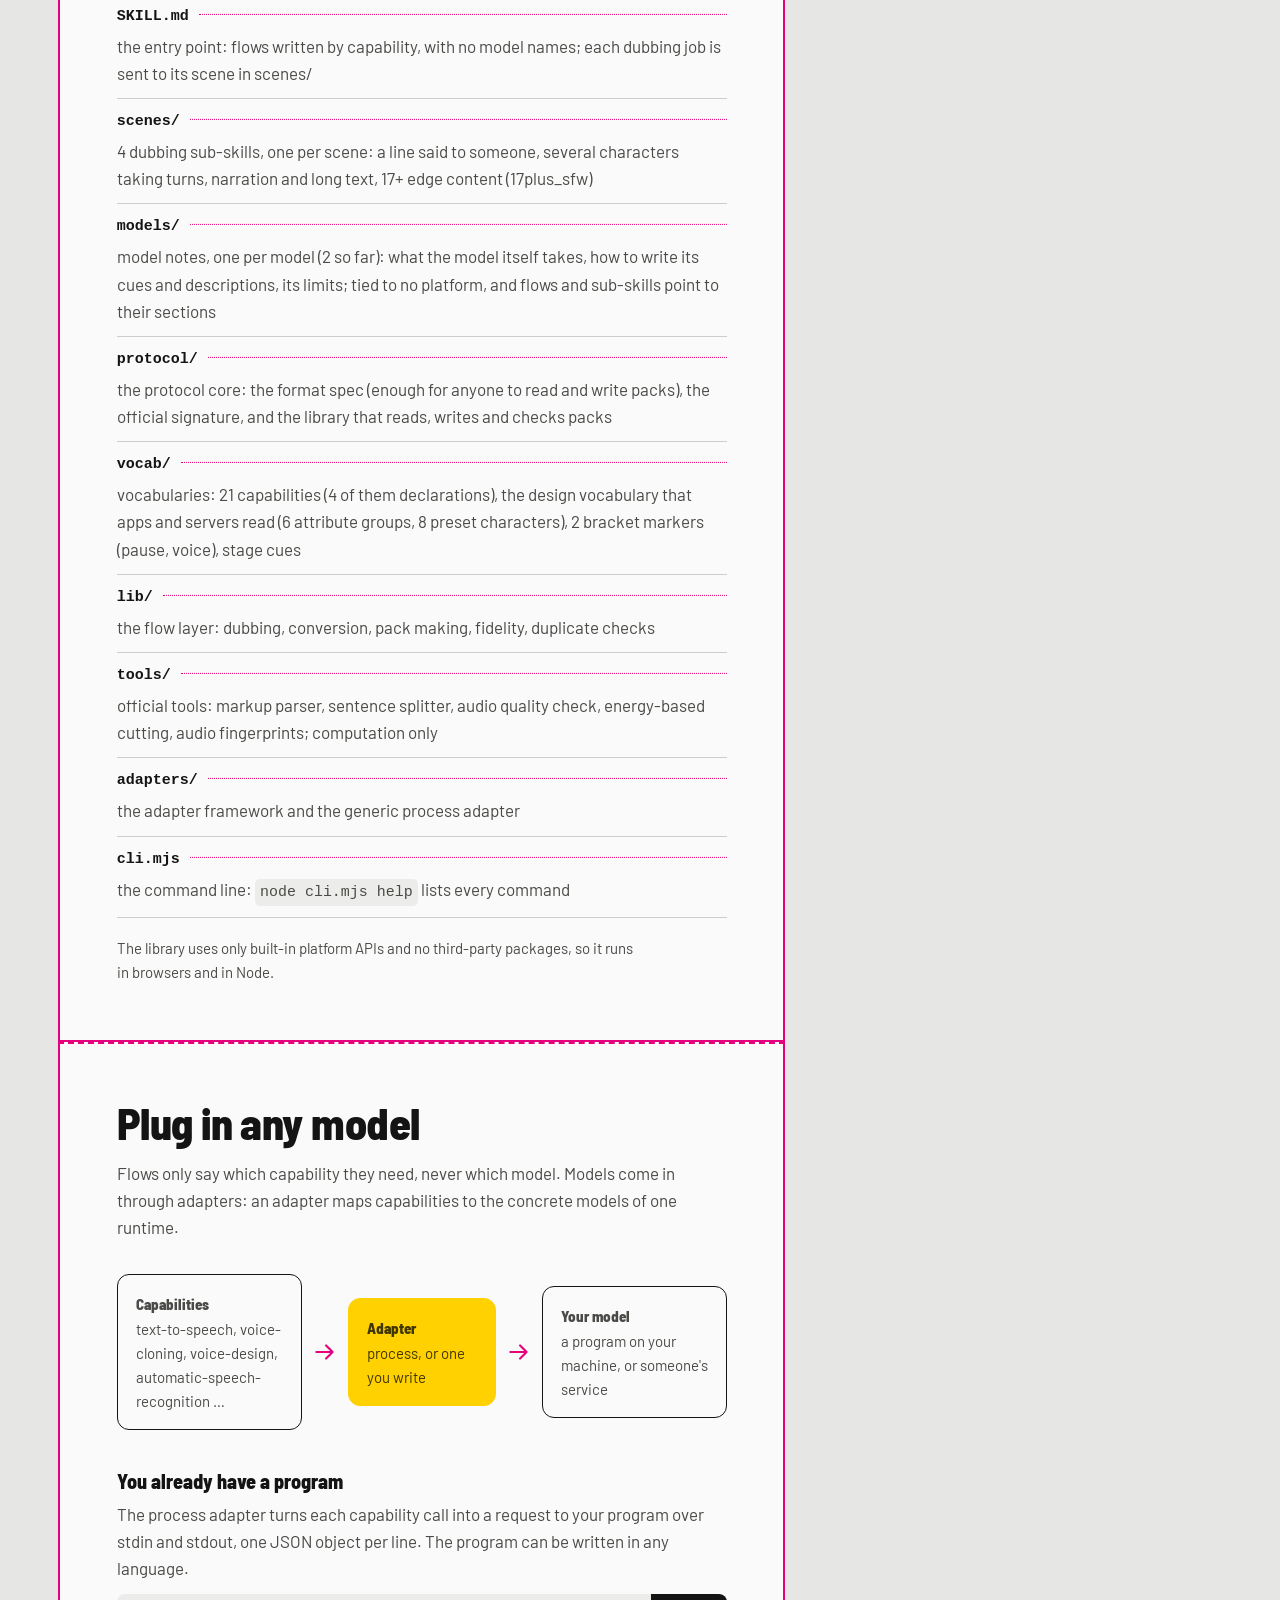
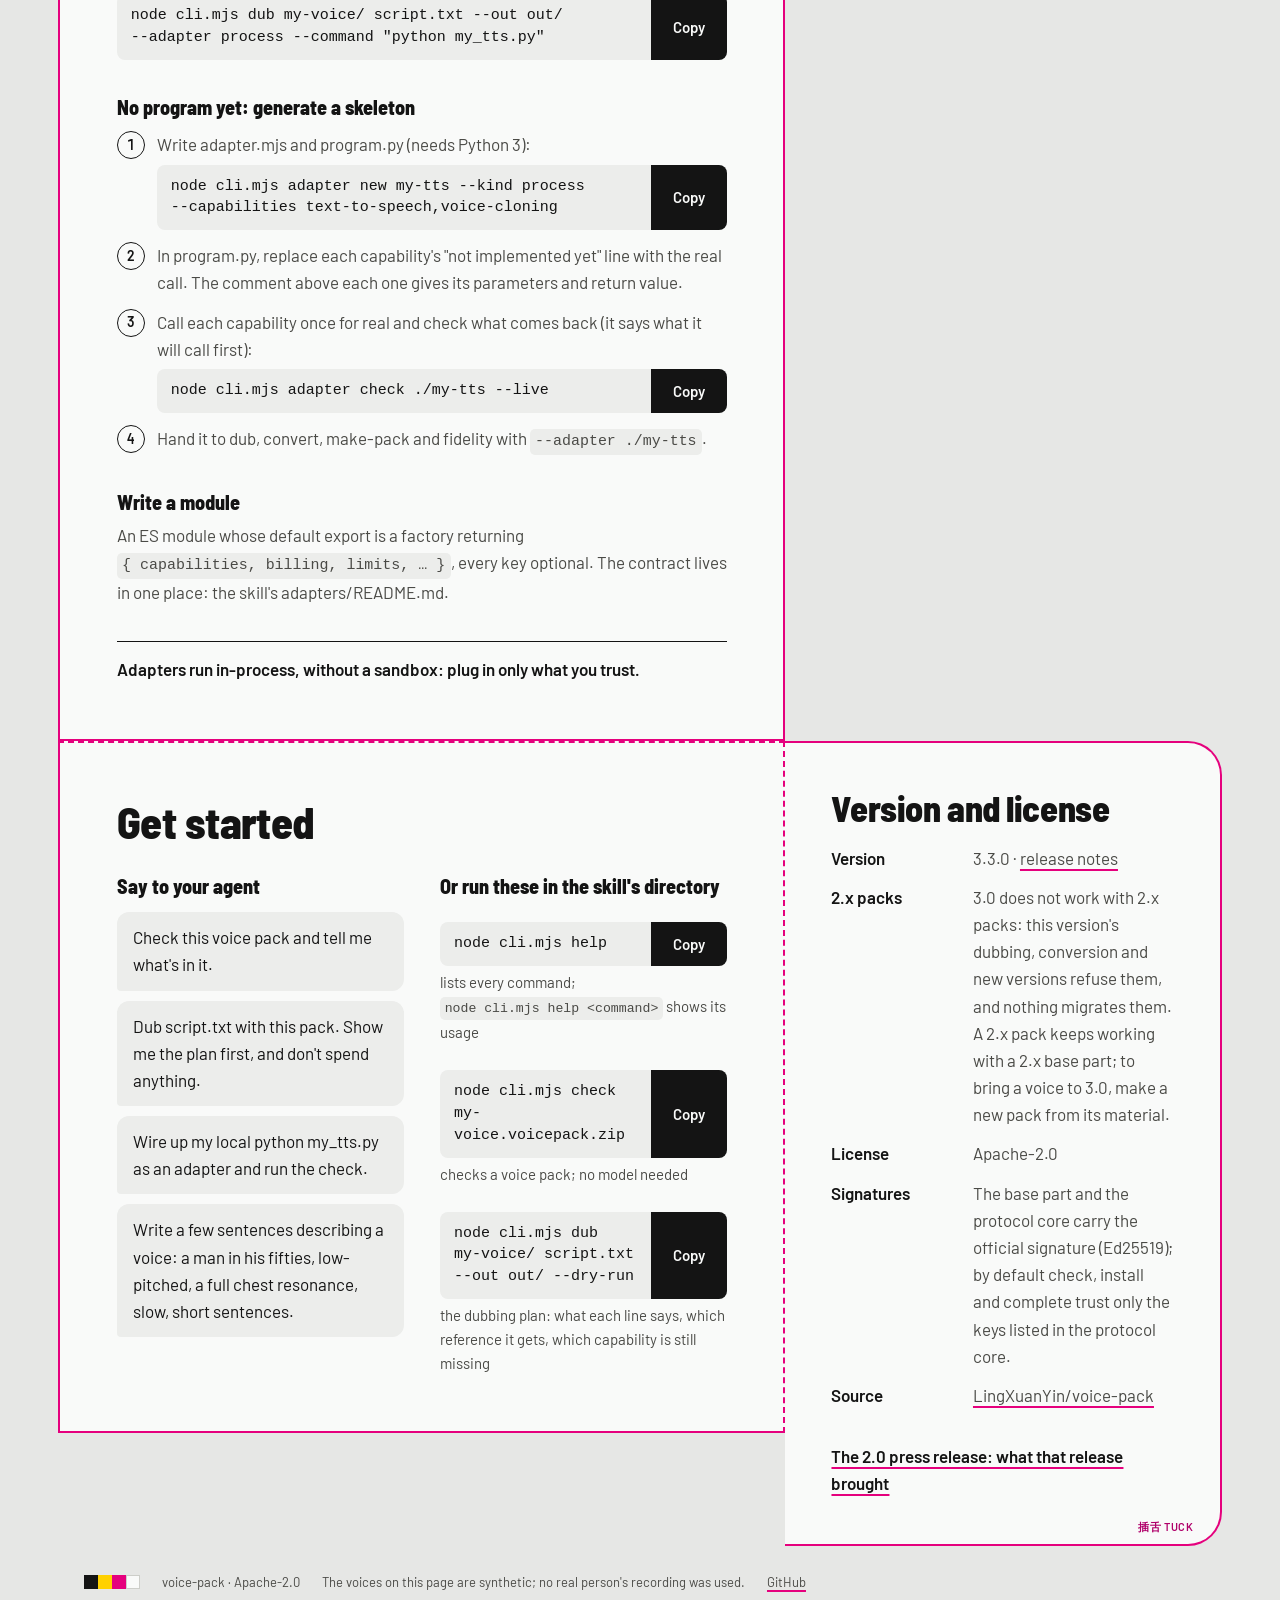
==== commit 1d703b22: "Pages and releases for voice-pack 3.3.0" ====
--- a/index.html
+++ b/index.html
@@ -56,7 +56,7 @@
       <p class="sub"><span data-l="zh">voice-pack 是给 agent 用的 skill：音色包的格式，和造声音、配音、做包、验包的一整套工具。流程按所需能力写，模型由你接。</span><span data-l="en">voice-pack is a skill for your agent: the voice pack format, plus the tools to make voices, dub scripts, and build and check packs. Every flow is written by the capability it needs; you plug in the model.</span></p>
       <div class="front-foot">
         <div>
-          <p class="print"><span data-l="zh">版本 3.2.1 · Apache-2.0 · 这一面的两段声音都是合成的</span><span data-l="en">Version 3.2.1 · Apache-2.0 · Both voices on this panel are synthetic</span></p>
+          <p class="print"><span data-l="zh">版本 3.3.0 · Apache-2.0 · 这一面的两段声音都是合成的</span><span data-l="en">Version 3.3.0 · Apache-2.0 · Both voices on this panel are synthetic</span></p>
           <p class="player-status" data-player-status aria-live="polite"></p>
         </div>
         <div class="sticker" data-sticker data-state="idle" data-side="a">
@@ -278,7 +278,7 @@
       <span class="die-label die-label--foot" aria-hidden="true">插舌 TUCK</span>
       <h2 id="facts-title"><span data-l="zh">版本和许可</span><span data-l="en">Version and license</span></h2>
       <dl class="facts">
-        <div><dt><span data-l="zh">版本</span><span data-l="en">Version</span></dt><dd>3.2.1 · <a href="https://github.com/LingXuanYin/voice-pack/blob/main/skills/voice-pack/CHANGELOG.md"><span data-l="zh">发布说明</span><span data-l="en">release notes</span></a></dd></div>
+        <div><dt><span data-l="zh">版本</span><span data-l="en">Version</span></dt><dd>3.3.0 · <a href="https://github.com/LingXuanYin/voice-pack/blob/main/skills/voice-pack/CHANGELOG.md"><span data-l="zh">发布说明</span><span data-l="en">release notes</span></a></dd></div>
         <div><dt><span data-l="zh">2.x 的包</span><span data-l="en">2.x packs</span></dt><dd><span data-l="zh">3.0 和 2.x 不兼容：这一版配音、变声、发新版本都不收 2.x 的包，也不迁移。2.x 的包用 2.x 的基础部分照旧能用；要带到 3.0，用它的素材做一个新包。</span><span data-l="en">3.0 does not work with 2.x packs: this version's dubbing, conversion and new versions refuse them, and nothing migrates them. A 2.x pack keeps working with a 2.x base part; to bring a voice to 3.0, make a new pack from its material.</span></dd></div>
         <div><dt><span data-l="zh">许可</span><span data-l="en">License</span></dt><dd>Apache-2.0</dd></div>
         <div><dt><span data-l="zh">签名</span><span data-l="en">Signatures</span></dt><dd><span data-l="zh">基础部分和协议核心带官方签名（Ed25519）；check、install、complete 默认只认协议核心里列出的公钥。</span><span data-l="en">The base part and the protocol core carry the official signature (Ed25519); by default check, install and complete trust only the keys listed in the protocol core.</span></dd></div>
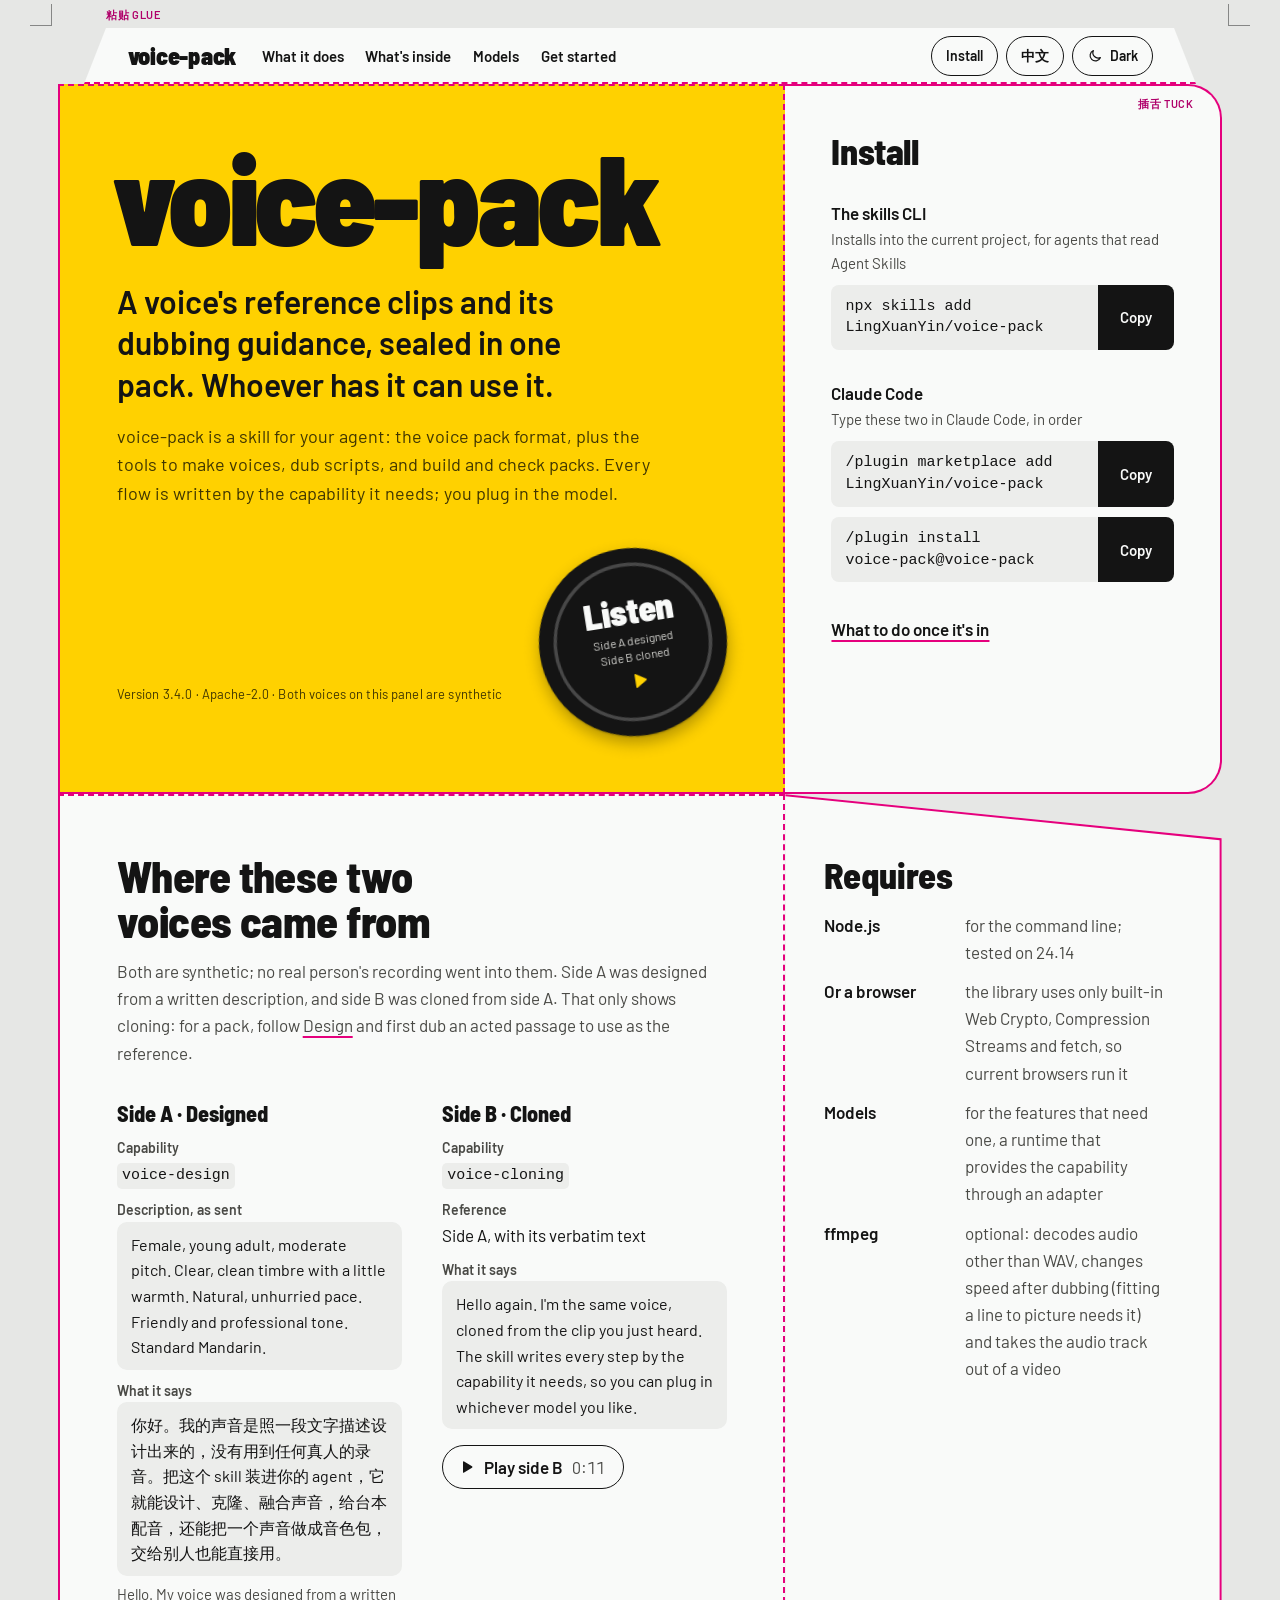
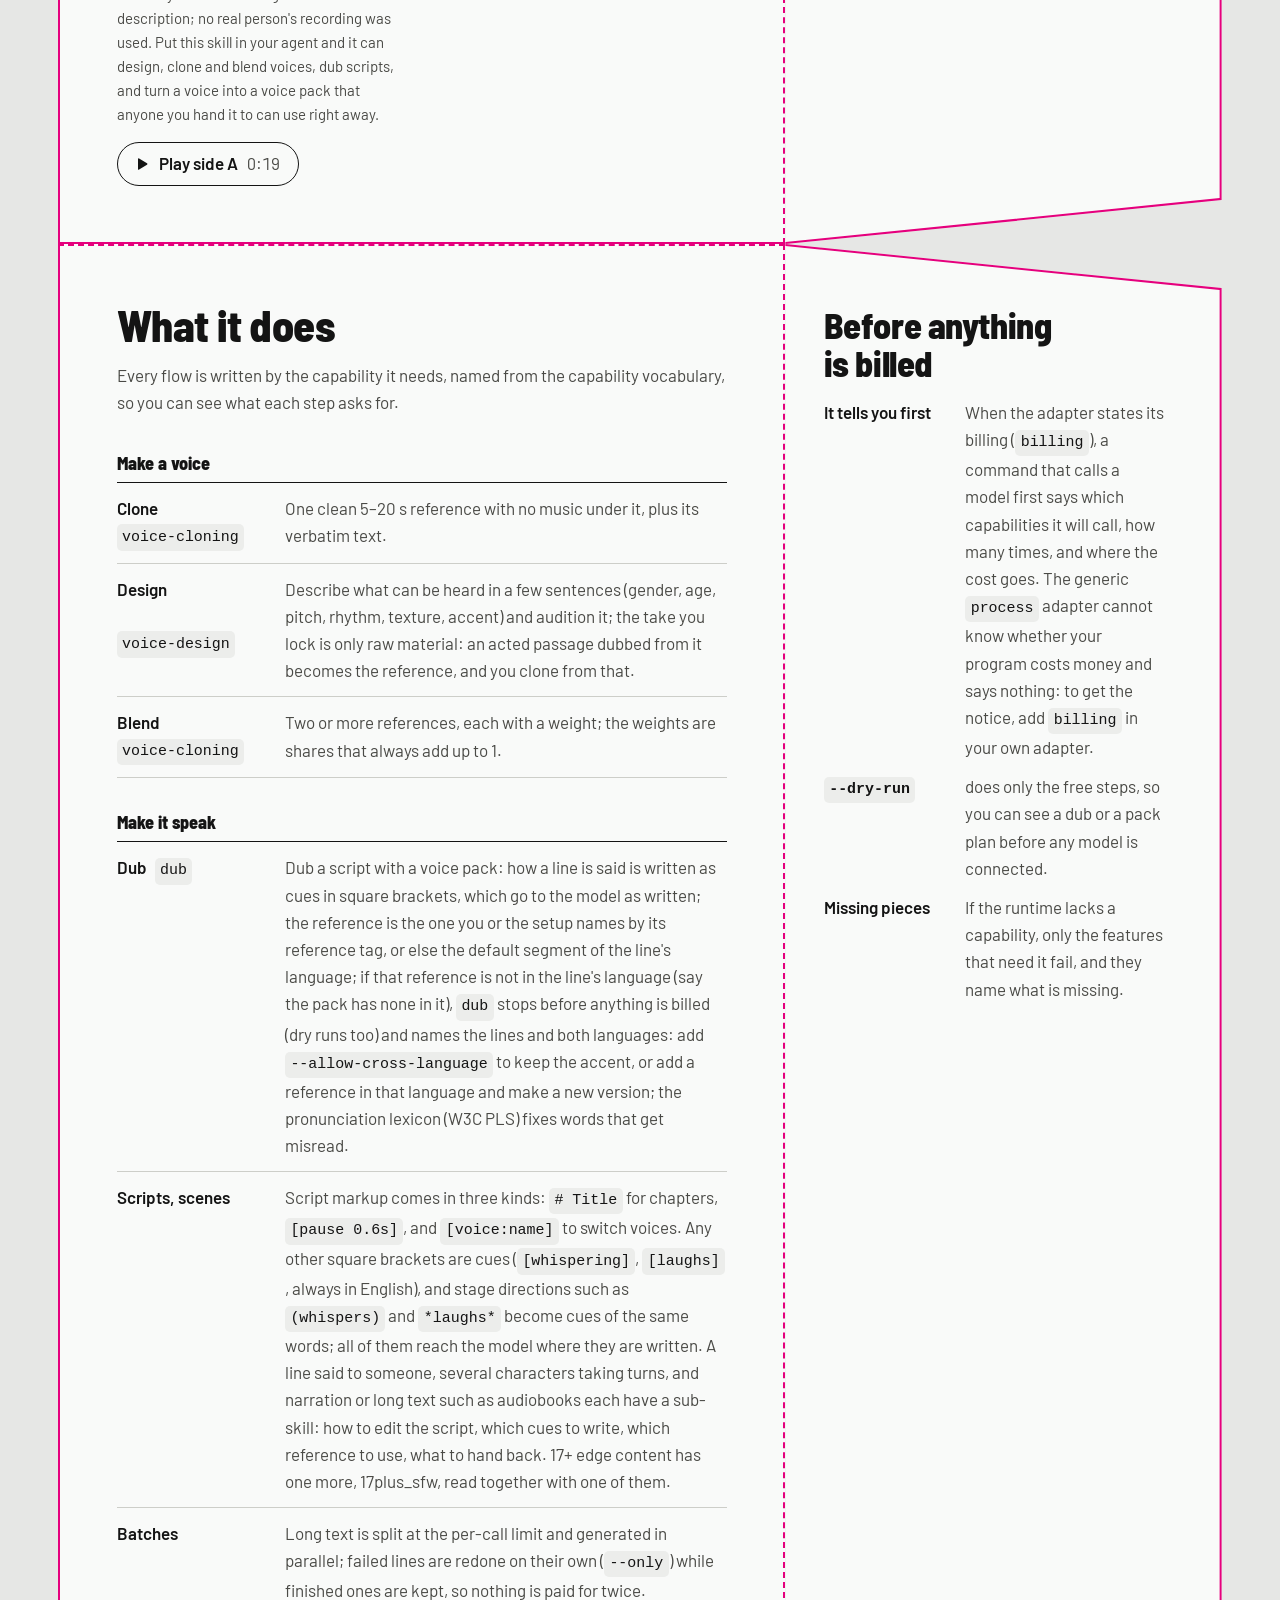
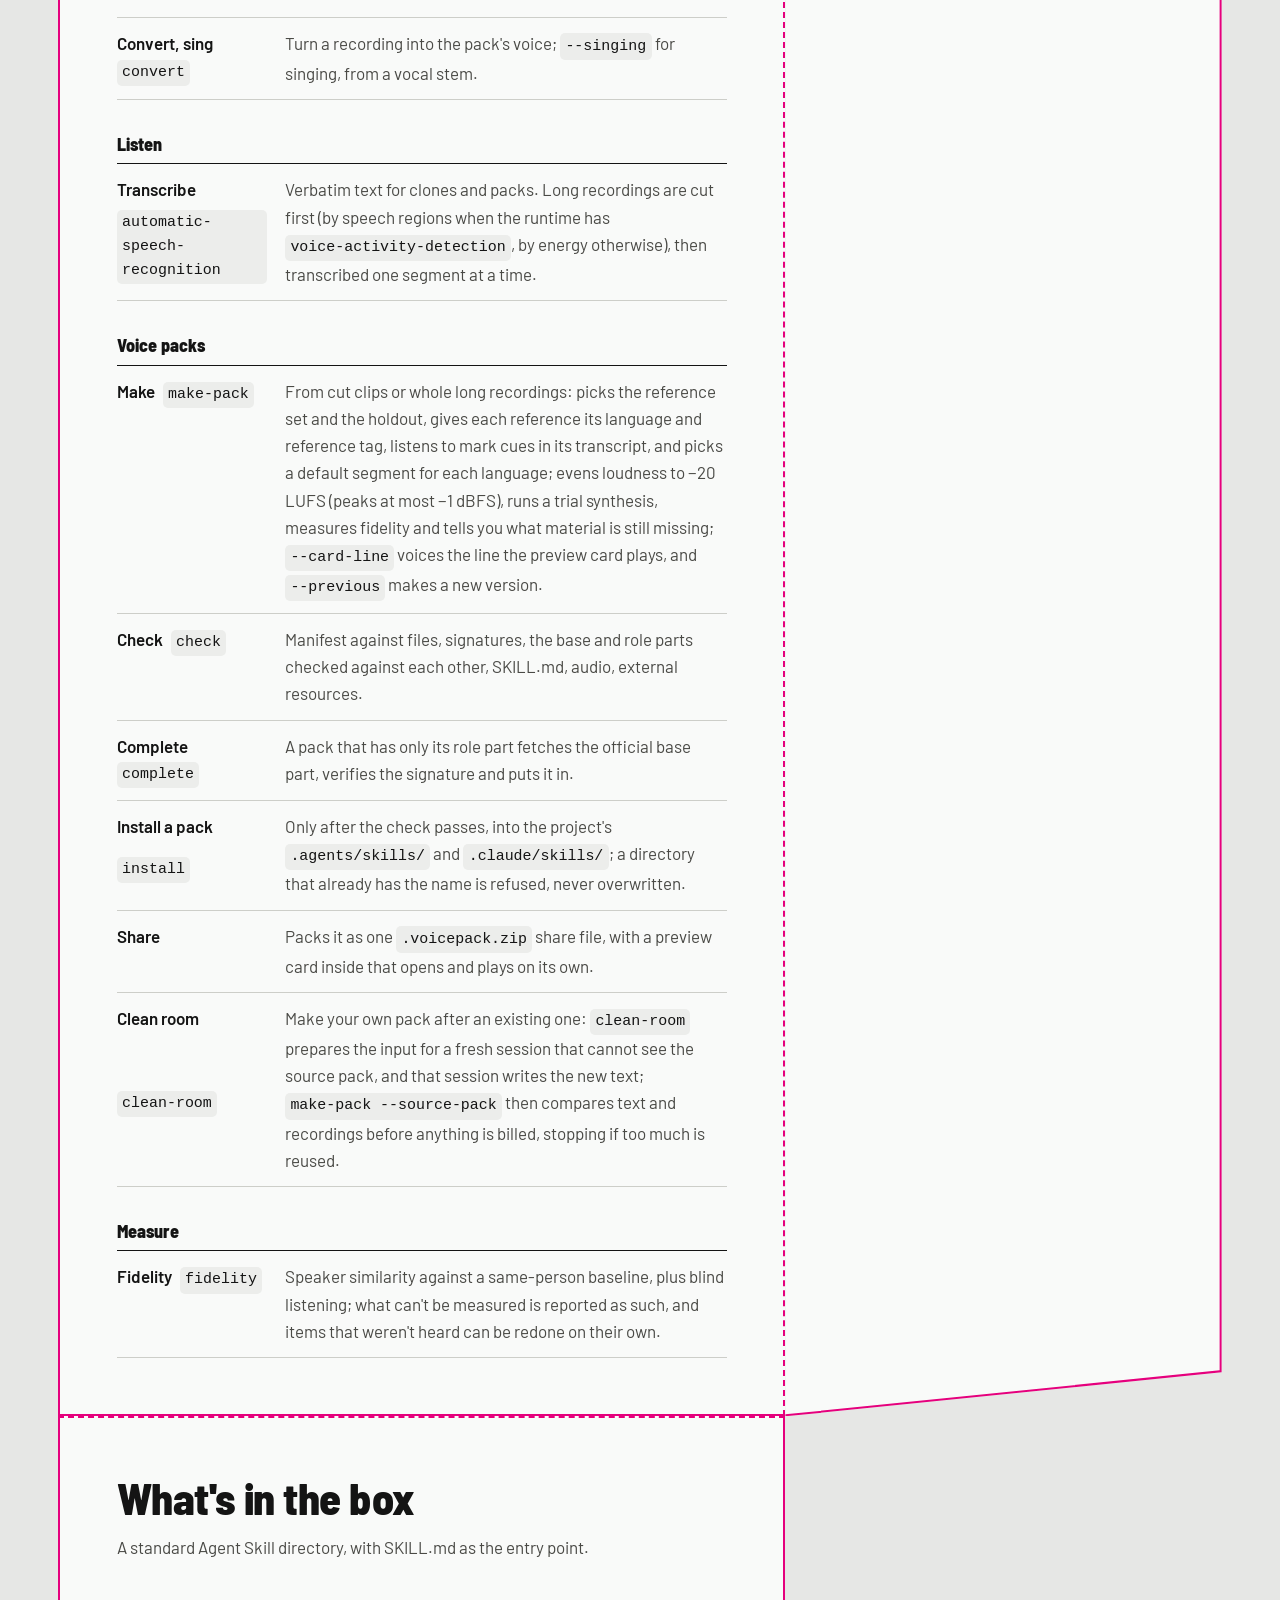
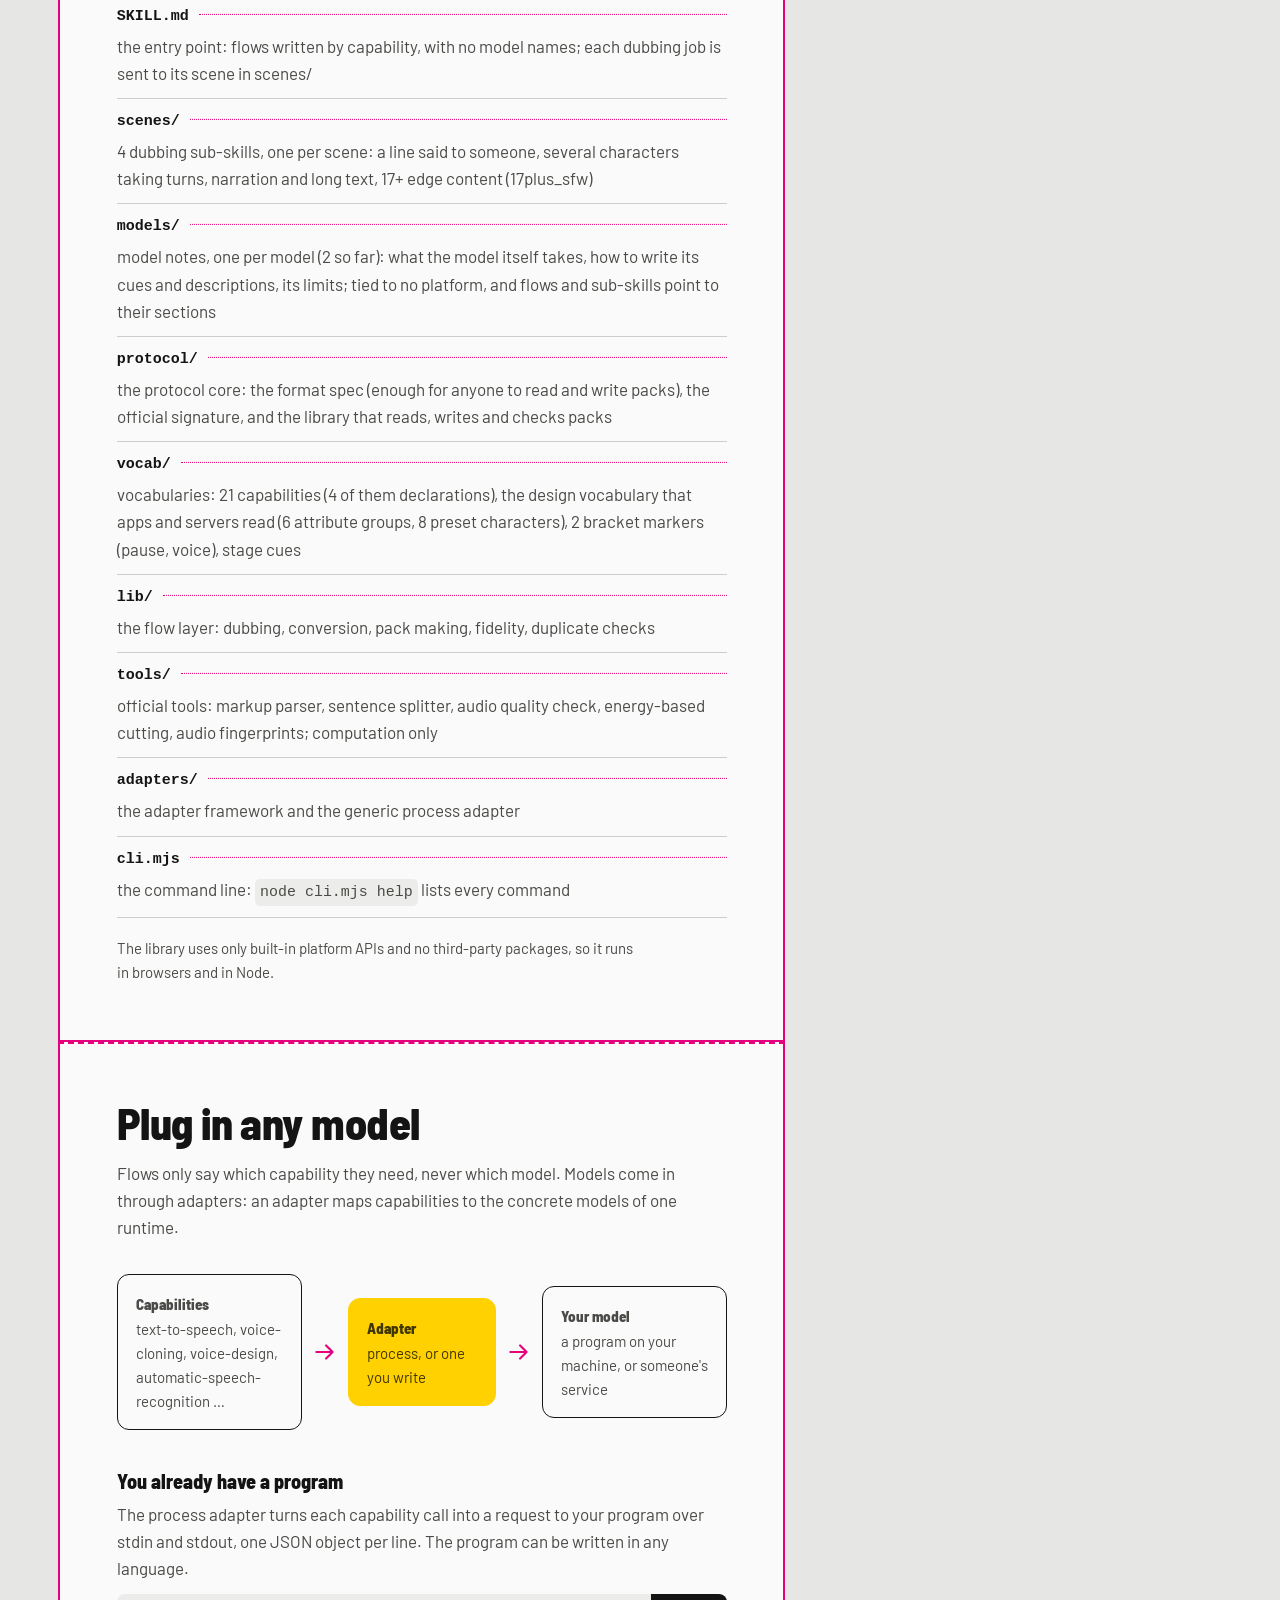
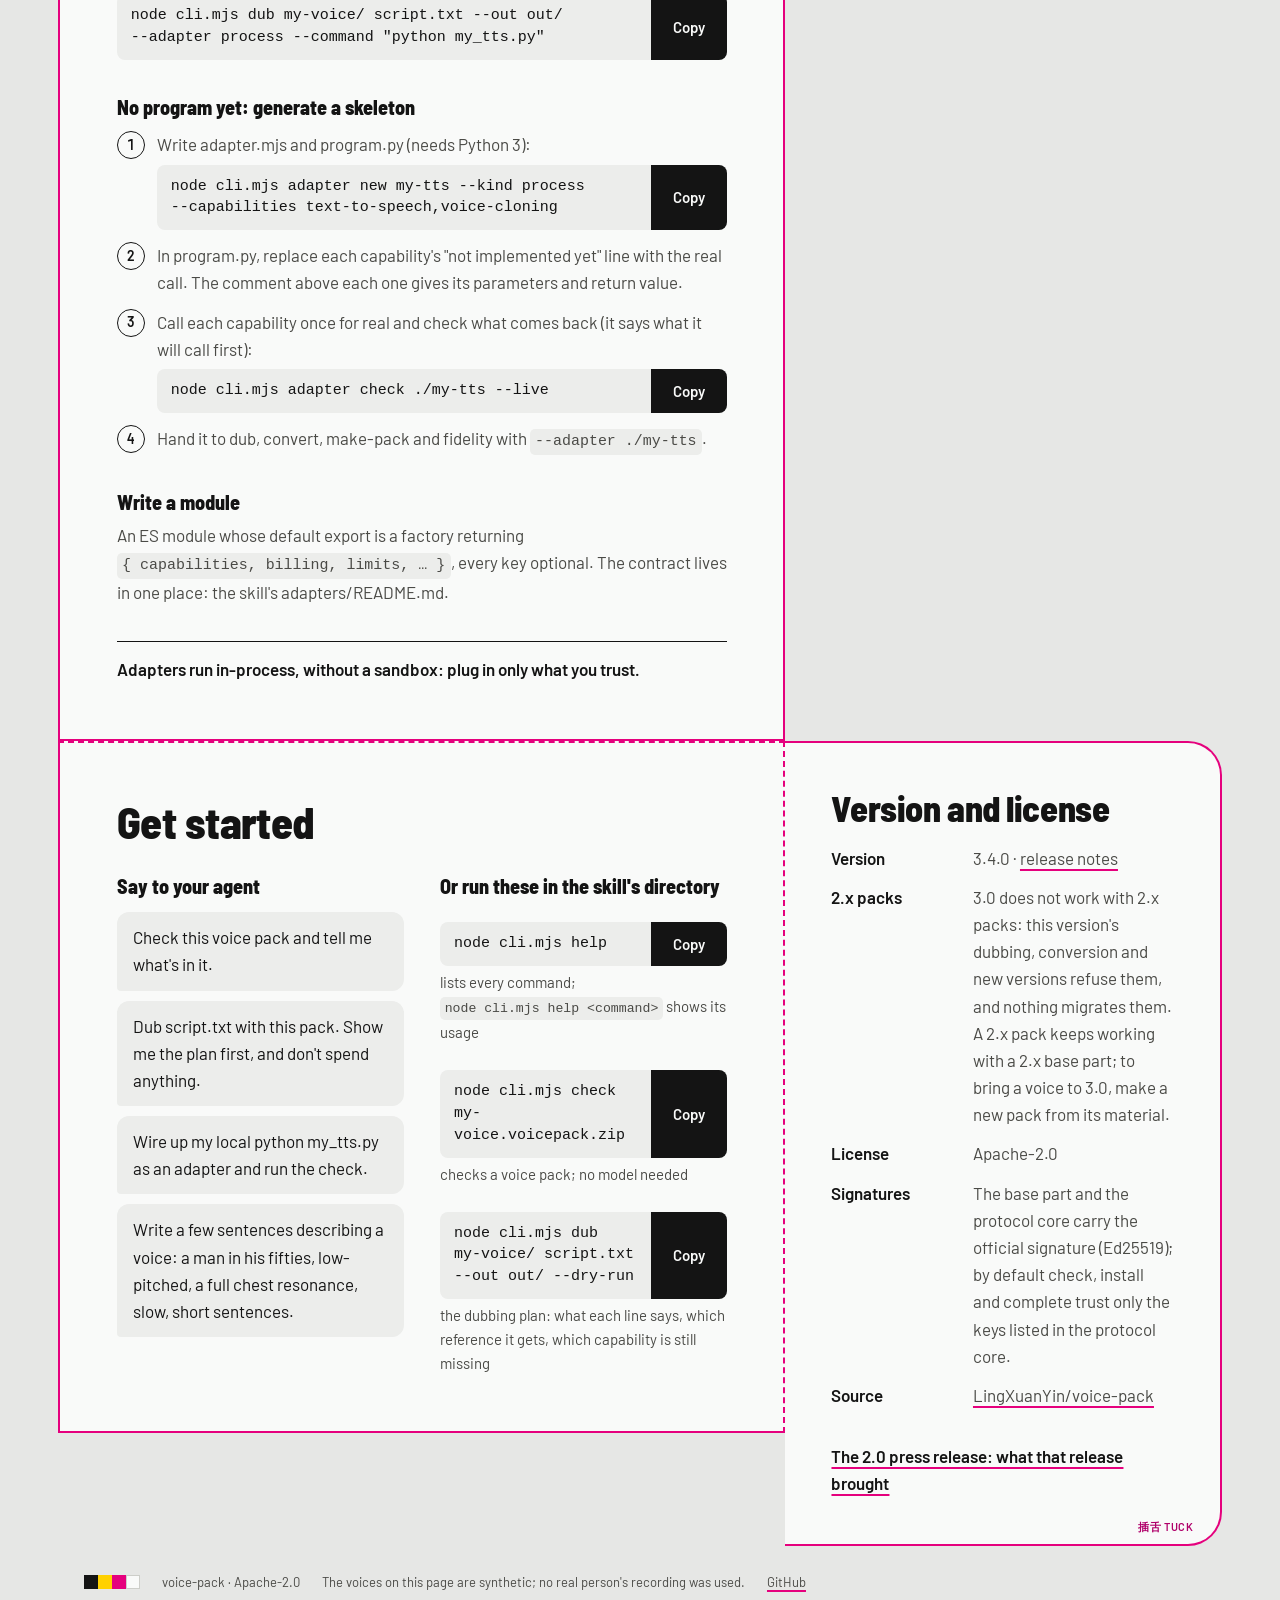
==== commit a18cc4f8: "Pages and releases for voice-pack 3.4.0" ====
--- a/index.html
+++ b/index.html
@@ -56,7 +56,7 @@
       <p class="sub"><span data-l="zh">voice-pack 是给 agent 用的 skill：音色包的格式，和造声音、配音、做包、验包的一整套工具。流程按所需能力写，模型由你接。</span><span data-l="en">voice-pack is a skill for your agent: the voice pack format, plus the tools to make voices, dub scripts, and build and check packs. Every flow is written by the capability it needs; you plug in the model.</span></p>
       <div class="front-foot">
         <div>
-          <p class="print"><span data-l="zh">版本 3.3.0 · Apache-2.0 · 这一面的两段声音都是合成的</span><span data-l="en">Version 3.3.0 · Apache-2.0 · Both voices on this panel are synthetic</span></p>
+          <p class="print"><span data-l="zh">版本 3.4.0 · Apache-2.0 · 这一面的两段声音都是合成的</span><span data-l="en">Version 3.4.0 · Apache-2.0 · Both voices on this panel are synthetic</span></p>
           <p class="player-status" data-player-status aria-live="polite"></p>
         </div>
         <div class="sticker" data-sticker data-state="idle" data-side="a">
@@ -278,7 +278,7 @@
       <span class="die-label die-label--foot" aria-hidden="true">插舌 TUCK</span>
       <h2 id="facts-title"><span data-l="zh">版本和许可</span><span data-l="en">Version and license</span></h2>
       <dl class="facts">
-        <div><dt><span data-l="zh">版本</span><span data-l="en">Version</span></dt><dd>3.3.0 · <a href="https://github.com/LingXuanYin/voice-pack/blob/main/skills/voice-pack/CHANGELOG.md"><span data-l="zh">发布说明</span><span data-l="en">release notes</span></a></dd></div>
+        <div><dt><span data-l="zh">版本</span><span data-l="en">Version</span></dt><dd>3.4.0 · <a href="https://github.com/LingXuanYin/voice-pack/blob/main/skills/voice-pack/CHANGELOG.md"><span data-l="zh">发布说明</span><span data-l="en">release notes</span></a></dd></div>
         <div><dt><span data-l="zh">2.x 的包</span><span data-l="en">2.x packs</span></dt><dd><span data-l="zh">3.0 和 2.x 不兼容：这一版配音、变声、发新版本都不收 2.x 的包，也不迁移。2.x 的包用 2.x 的基础部分照旧能用；要带到 3.0，用它的素材做一个新包。</span><span data-l="en">3.0 does not work with 2.x packs: this version's dubbing, conversion and new versions refuse them, and nothing migrates them. A 2.x pack keeps working with a 2.x base part; to bring a voice to 3.0, make a new pack from its material.</span></dd></div>
         <div><dt><span data-l="zh">许可</span><span data-l="en">License</span></dt><dd>Apache-2.0</dd></div>
         <div><dt><span data-l="zh">签名</span><span data-l="en">Signatures</span></dt><dd><span data-l="zh">基础部分和协议核心带官方签名（Ed25519）；check、install、complete 默认只认协议核心里列出的公钥。</span><span data-l="en">The base part and the protocol core carry the official signature (Ed25519); by default check, install and complete trust only the keys listed in the protocol core.</span></dd></div>
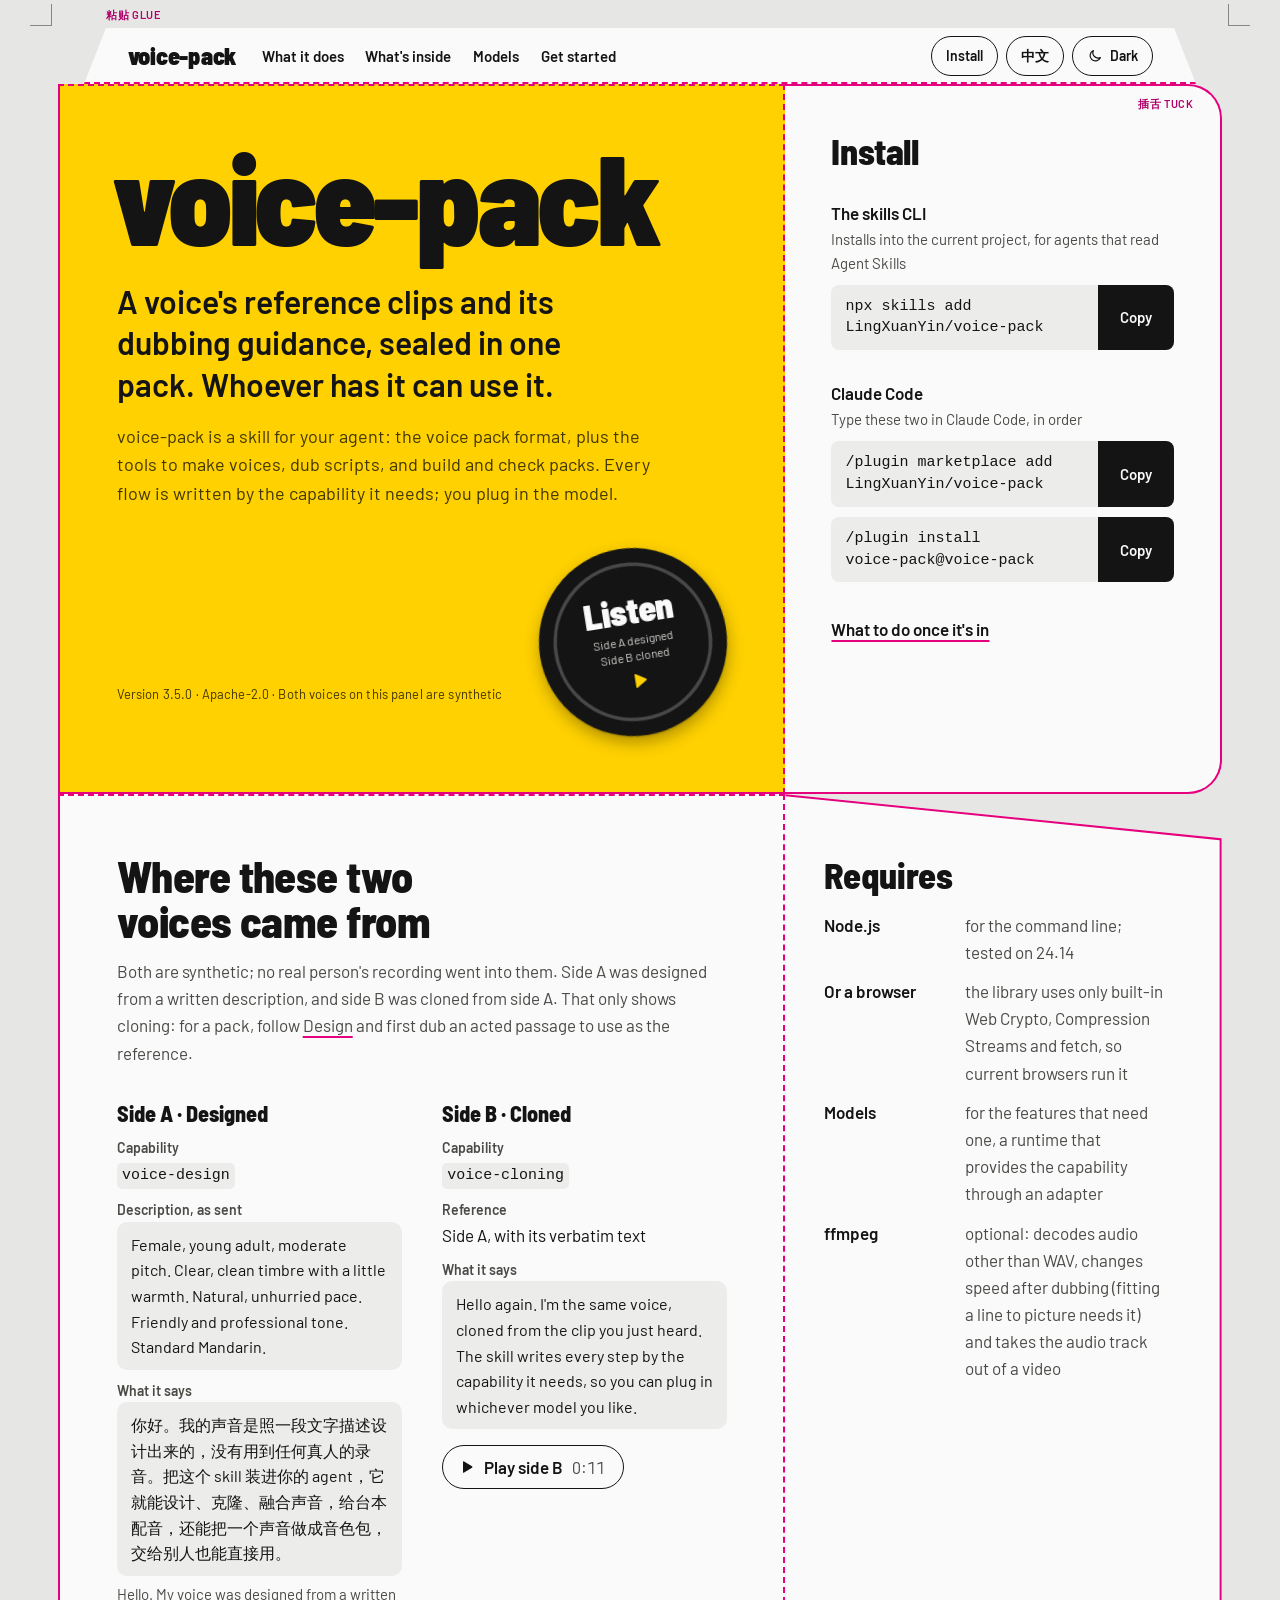
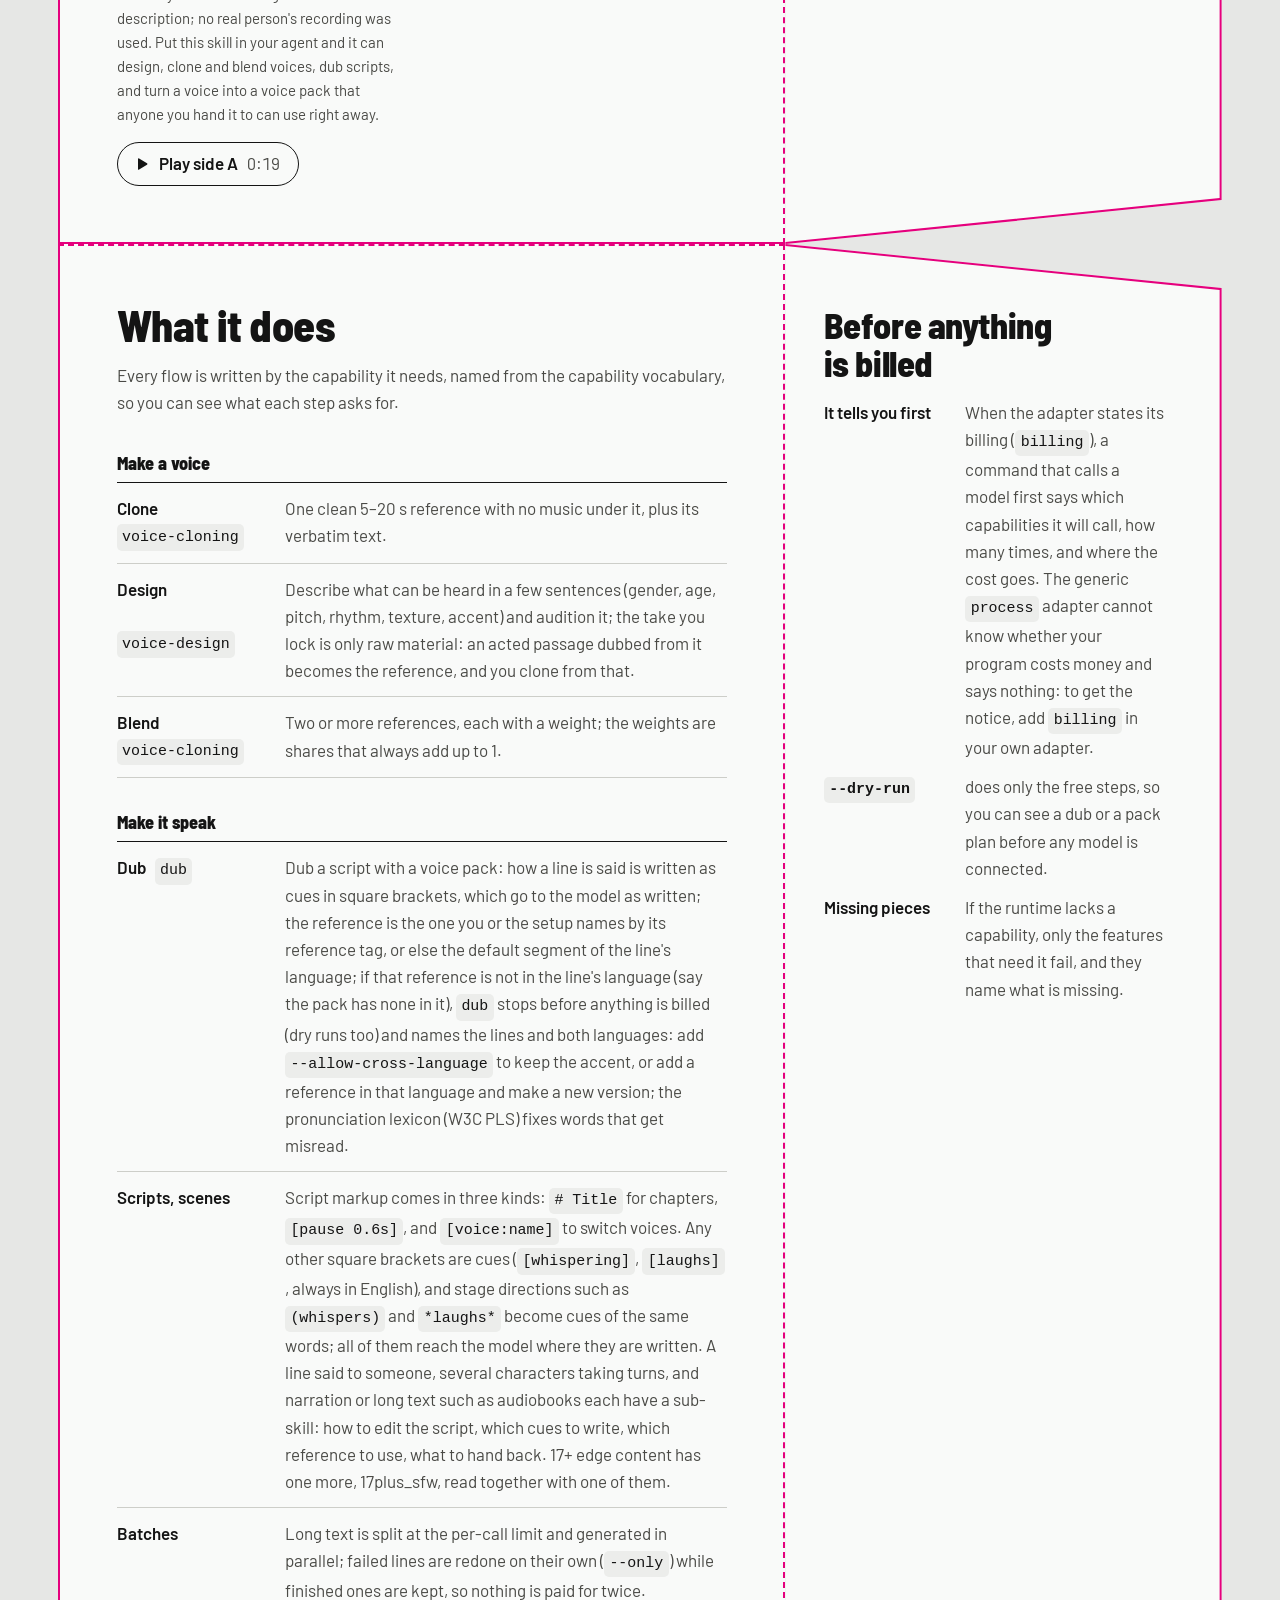
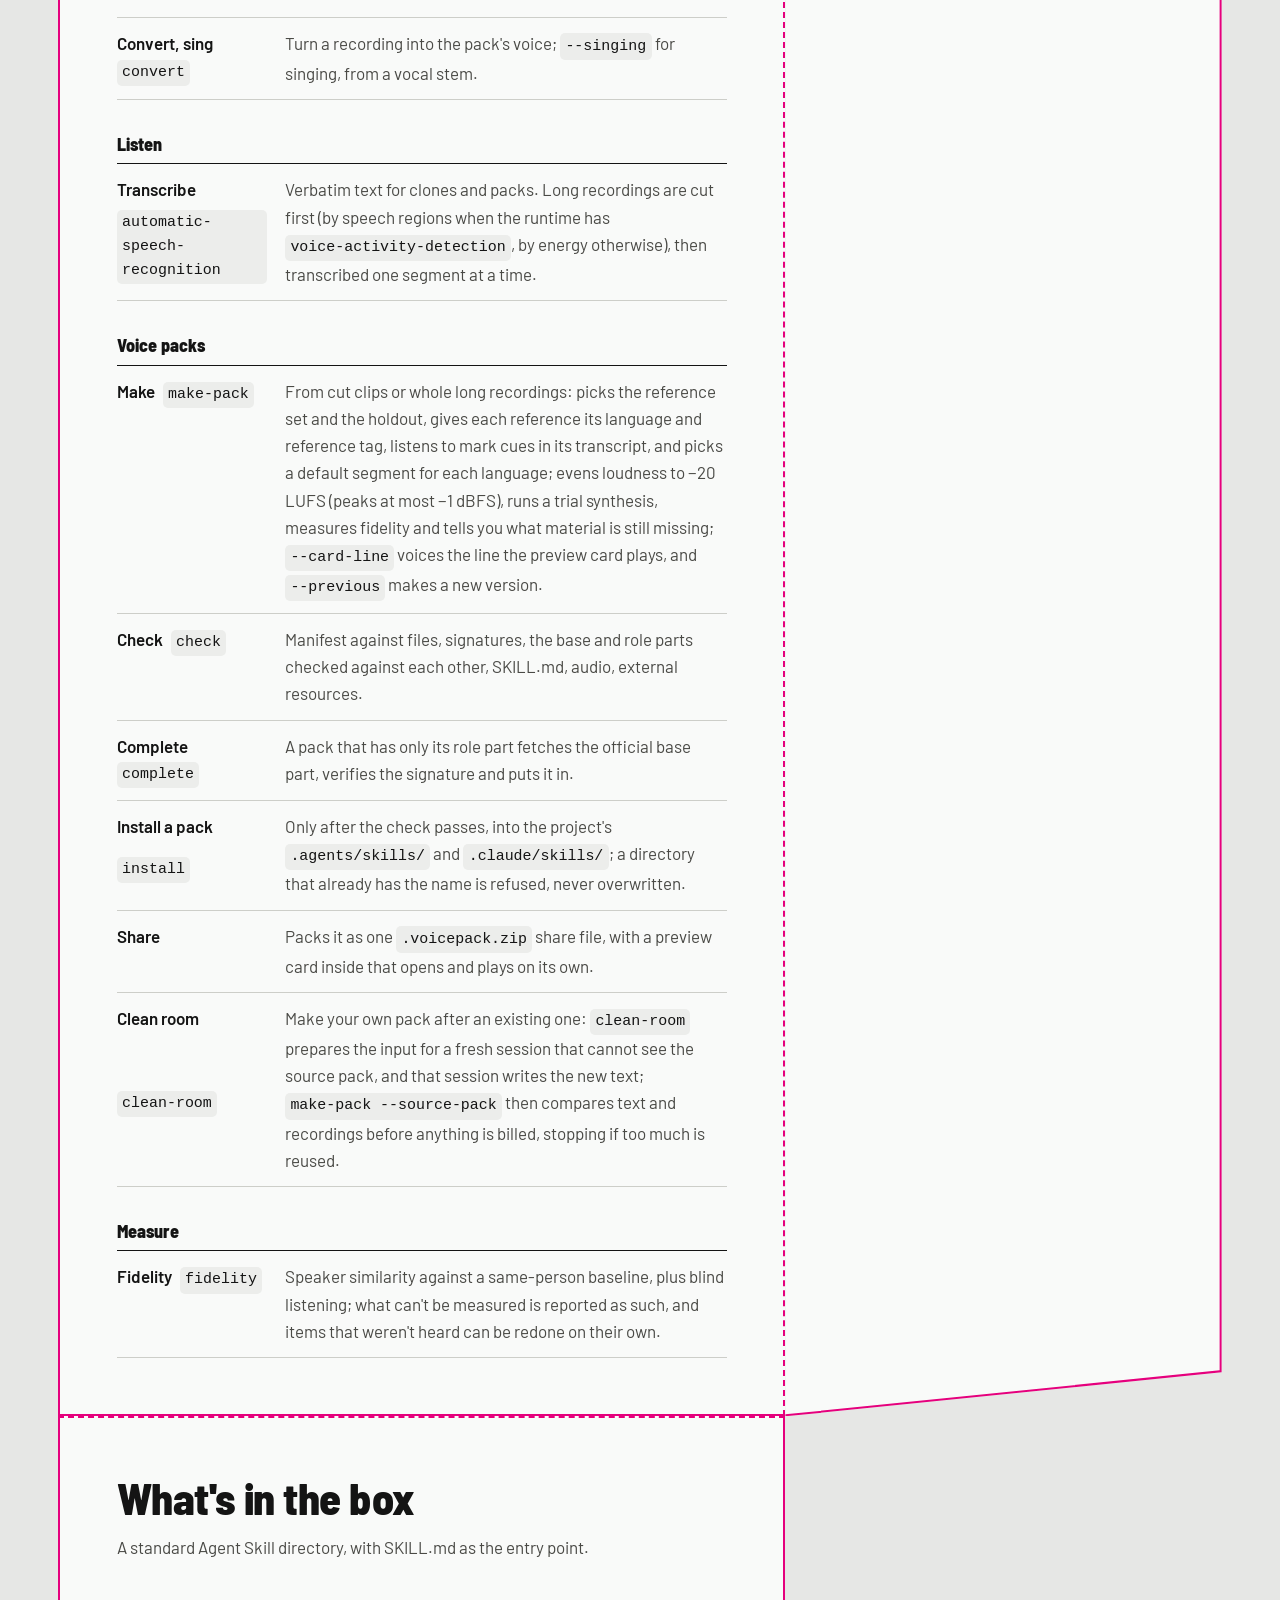
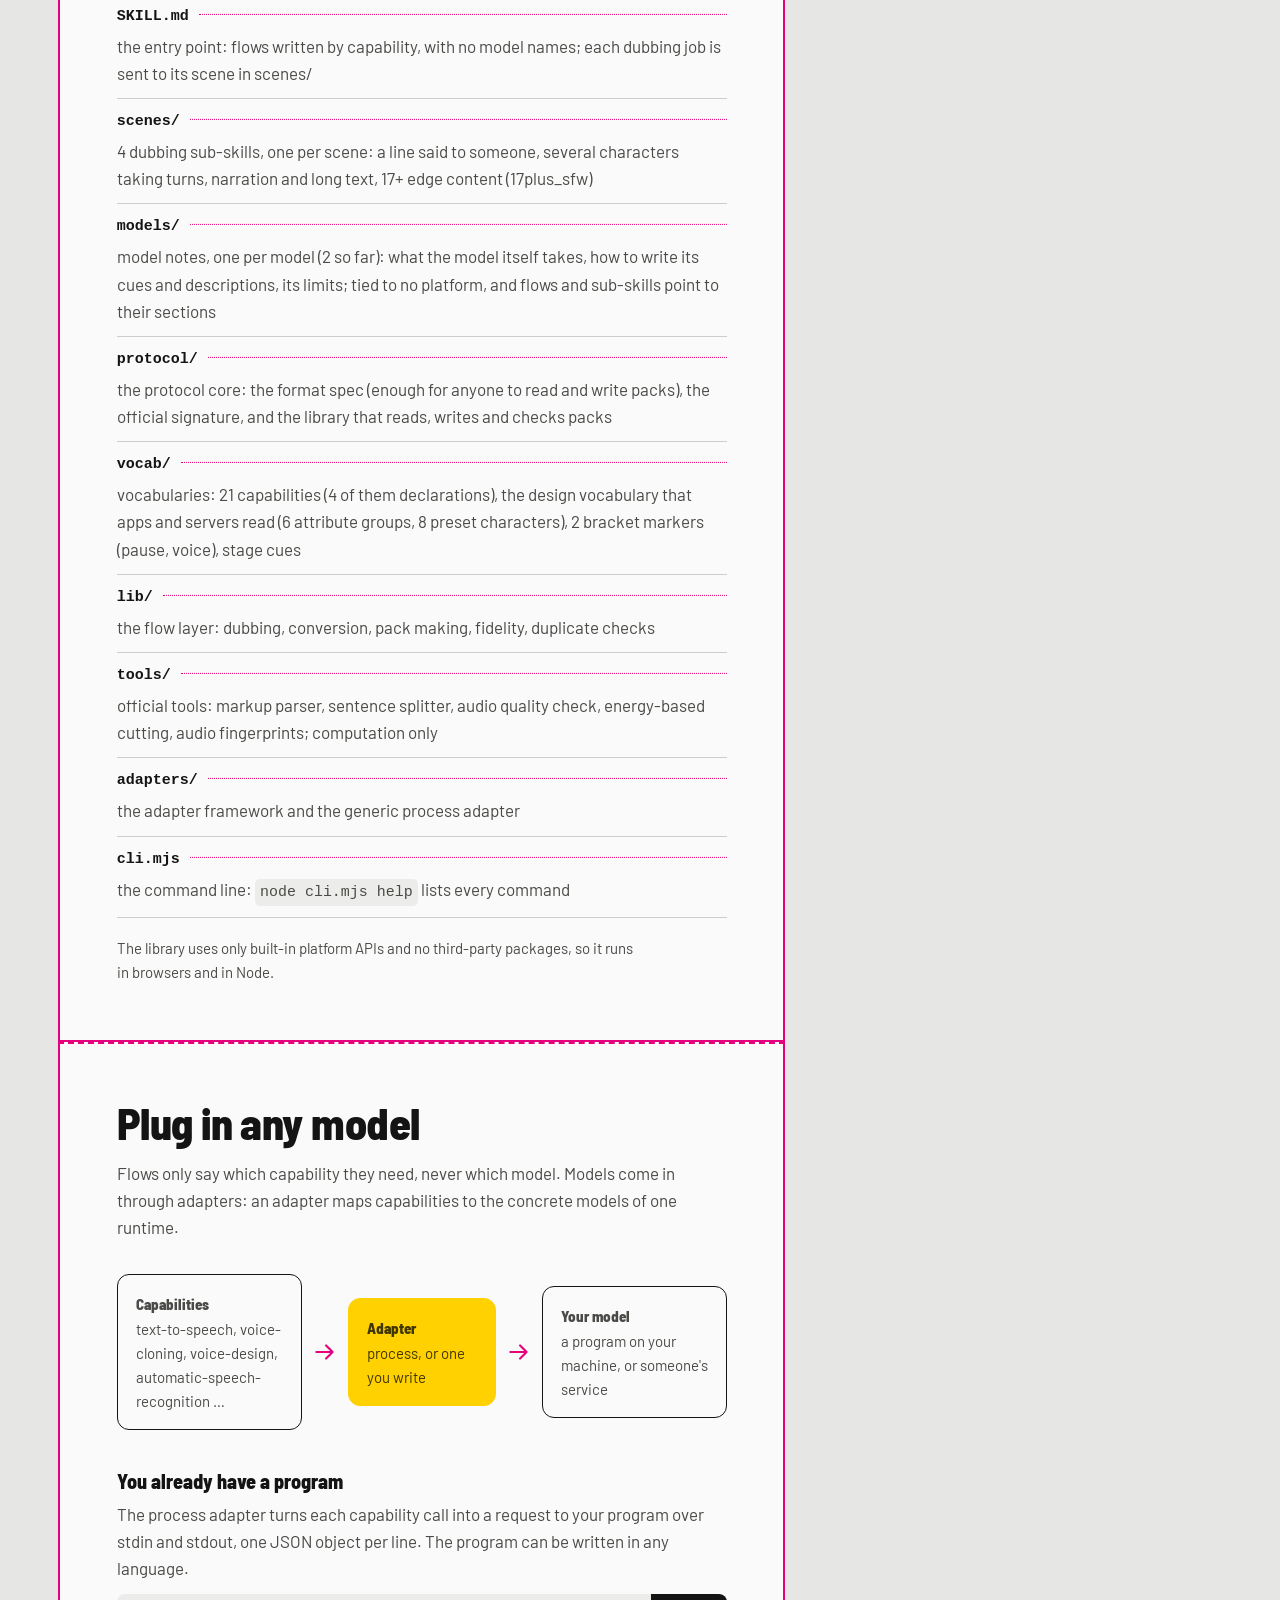
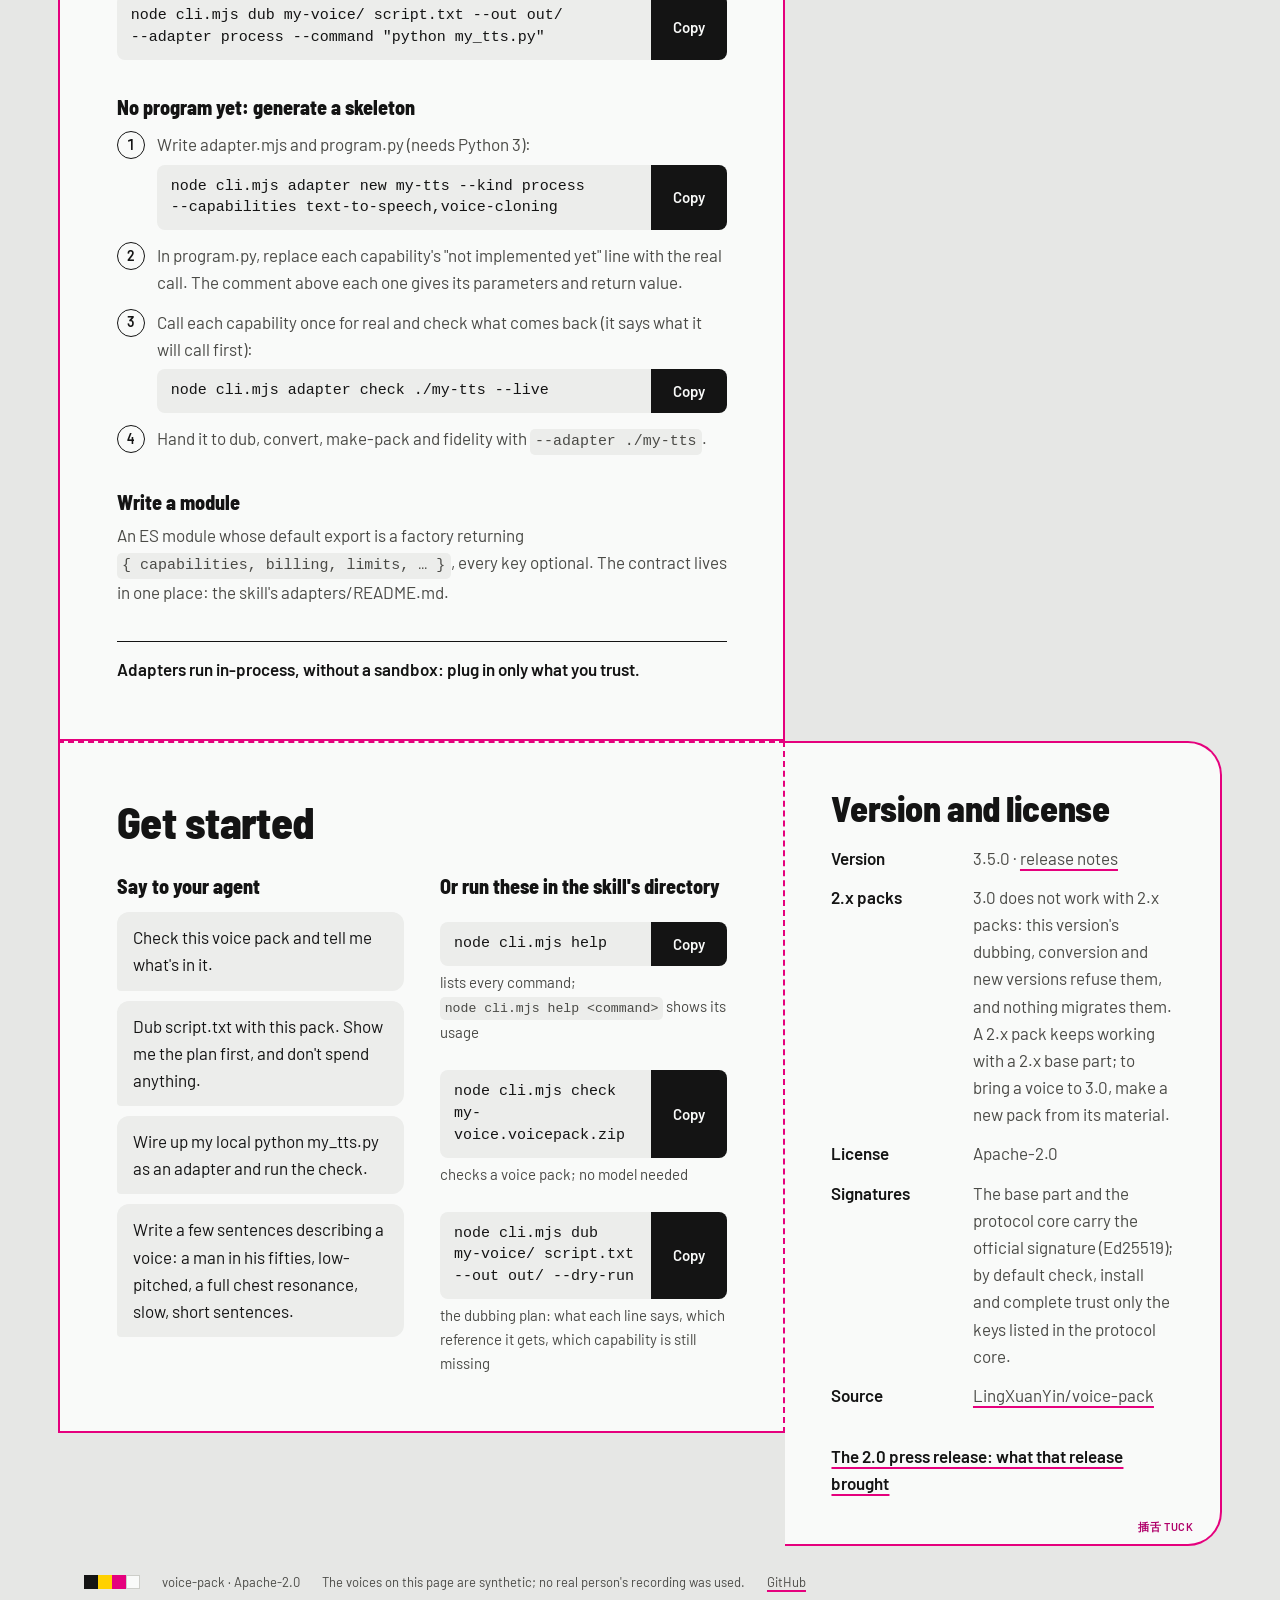
==== commit bc7e27b8: "Pages and releases for voice-pack 3.5.0" ====
--- a/index.html
+++ b/index.html
@@ -56,7 +56,7 @@
       <p class="sub"><span data-l="zh">voice-pack 是给 agent 用的 skill：音色包的格式，和造声音、配音、做包、验包的一整套工具。流程按所需能力写，模型由你接。</span><span data-l="en">voice-pack is a skill for your agent: the voice pack format, plus the tools to make voices, dub scripts, and build and check packs. Every flow is written by the capability it needs; you plug in the model.</span></p>
       <div class="front-foot">
         <div>
-          <p class="print"><span data-l="zh">版本 3.4.0 · Apache-2.0 · 这一面的两段声音都是合成的</span><span data-l="en">Version 3.4.0 · Apache-2.0 · Both voices on this panel are synthetic</span></p>
+          <p class="print"><span data-l="zh">版本 3.5.0 · Apache-2.0 · 这一面的两段声音都是合成的</span><span data-l="en">Version 3.5.0 · Apache-2.0 · Both voices on this panel are synthetic</span></p>
           <p class="player-status" data-player-status aria-live="polite"></p>
         </div>
         <div class="sticker" data-sticker data-state="idle" data-side="a">
@@ -278,7 +278,7 @@
       <span class="die-label die-label--foot" aria-hidden="true">插舌 TUCK</span>
       <h2 id="facts-title"><span data-l="zh">版本和许可</span><span data-l="en">Version and license</span></h2>
       <dl class="facts">
-        <div><dt><span data-l="zh">版本</span><span data-l="en">Version</span></dt><dd>3.4.0 · <a href="https://github.com/LingXuanYin/voice-pack/blob/main/skills/voice-pack/CHANGELOG.md"><span data-l="zh">发布说明</span><span data-l="en">release notes</span></a></dd></div>
+        <div><dt><span data-l="zh">版本</span><span data-l="en">Version</span></dt><dd>3.5.0 · <a href="https://github.com/LingXuanYin/voice-pack/blob/main/skills/voice-pack/CHANGELOG.md"><span data-l="zh">发布说明</span><span data-l="en">release notes</span></a></dd></div>
         <div><dt><span data-l="zh">2.x 的包</span><span data-l="en">2.x packs</span></dt><dd><span data-l="zh">3.0 和 2.x 不兼容：这一版配音、变声、发新版本都不收 2.x 的包，也不迁移。2.x 的包用 2.x 的基础部分照旧能用；要带到 3.0，用它的素材做一个新包。</span><span data-l="en">3.0 does not work with 2.x packs: this version's dubbing, conversion and new versions refuse them, and nothing migrates them. A 2.x pack keeps working with a 2.x base part; to bring a voice to 3.0, make a new pack from its material.</span></dd></div>
         <div><dt><span data-l="zh">许可</span><span data-l="en">License</span></dt><dd>Apache-2.0</dd></div>
         <div><dt><span data-l="zh">签名</span><span data-l="en">Signatures</span></dt><dd><span data-l="zh">基础部分和协议核心带官方签名（Ed25519）；check、install、complete 默认只认协议核心里列出的公钥。</span><span data-l="en">The base part and the protocol core carry the official signature (Ed25519); by default check, install and complete trust only the keys listed in the protocol core.</span></dd></div>
